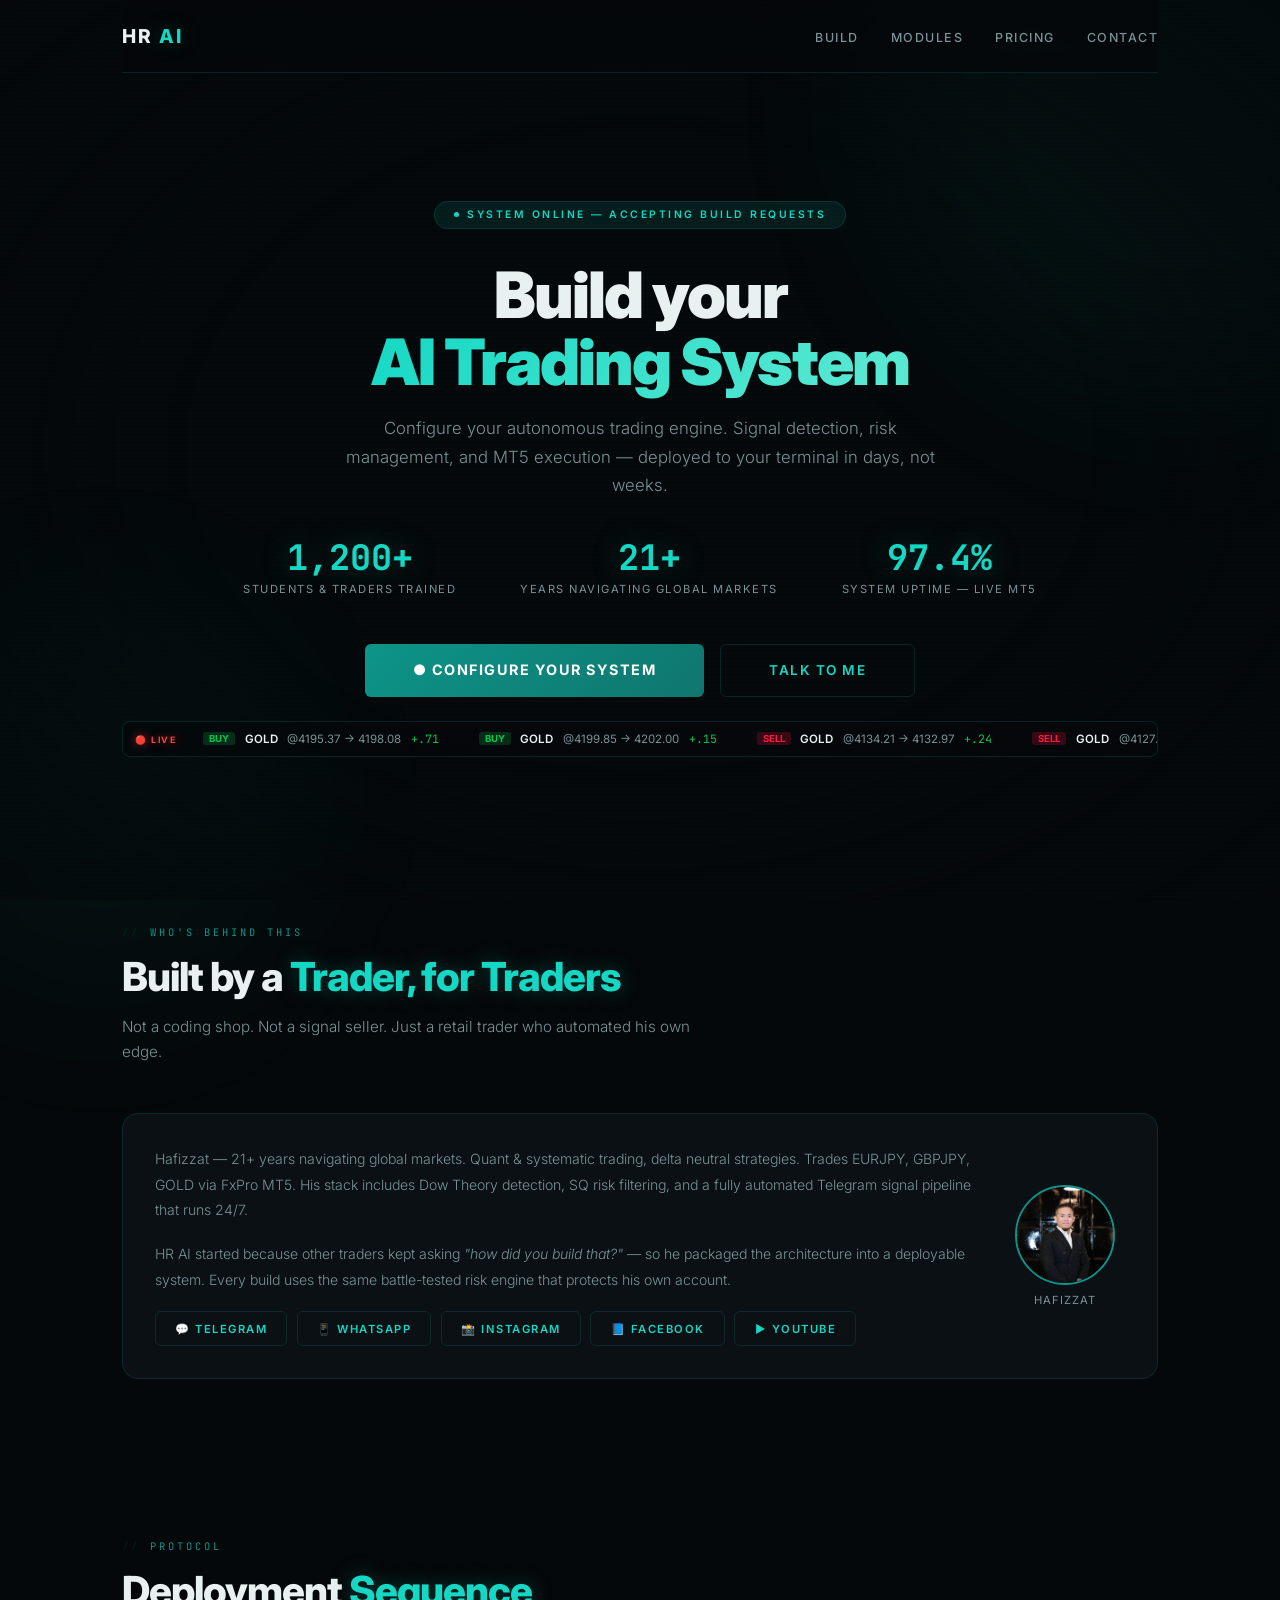
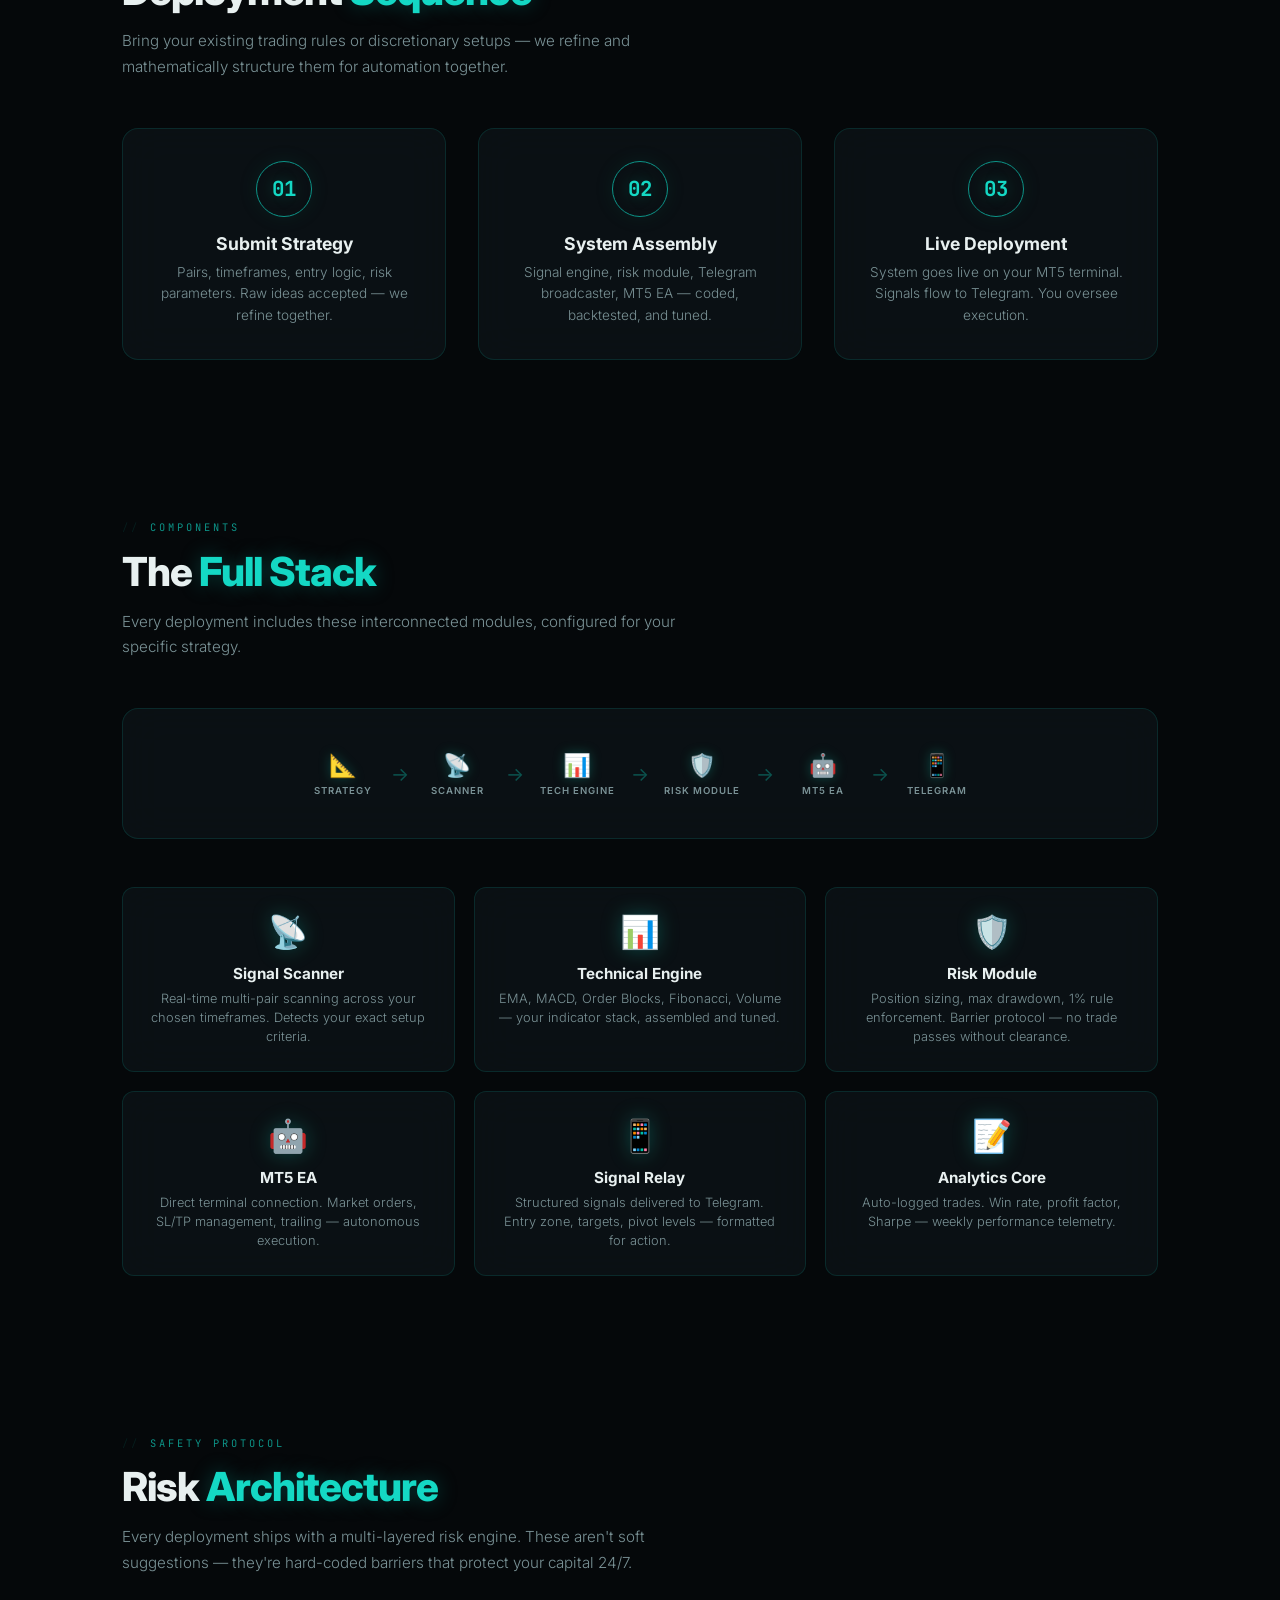
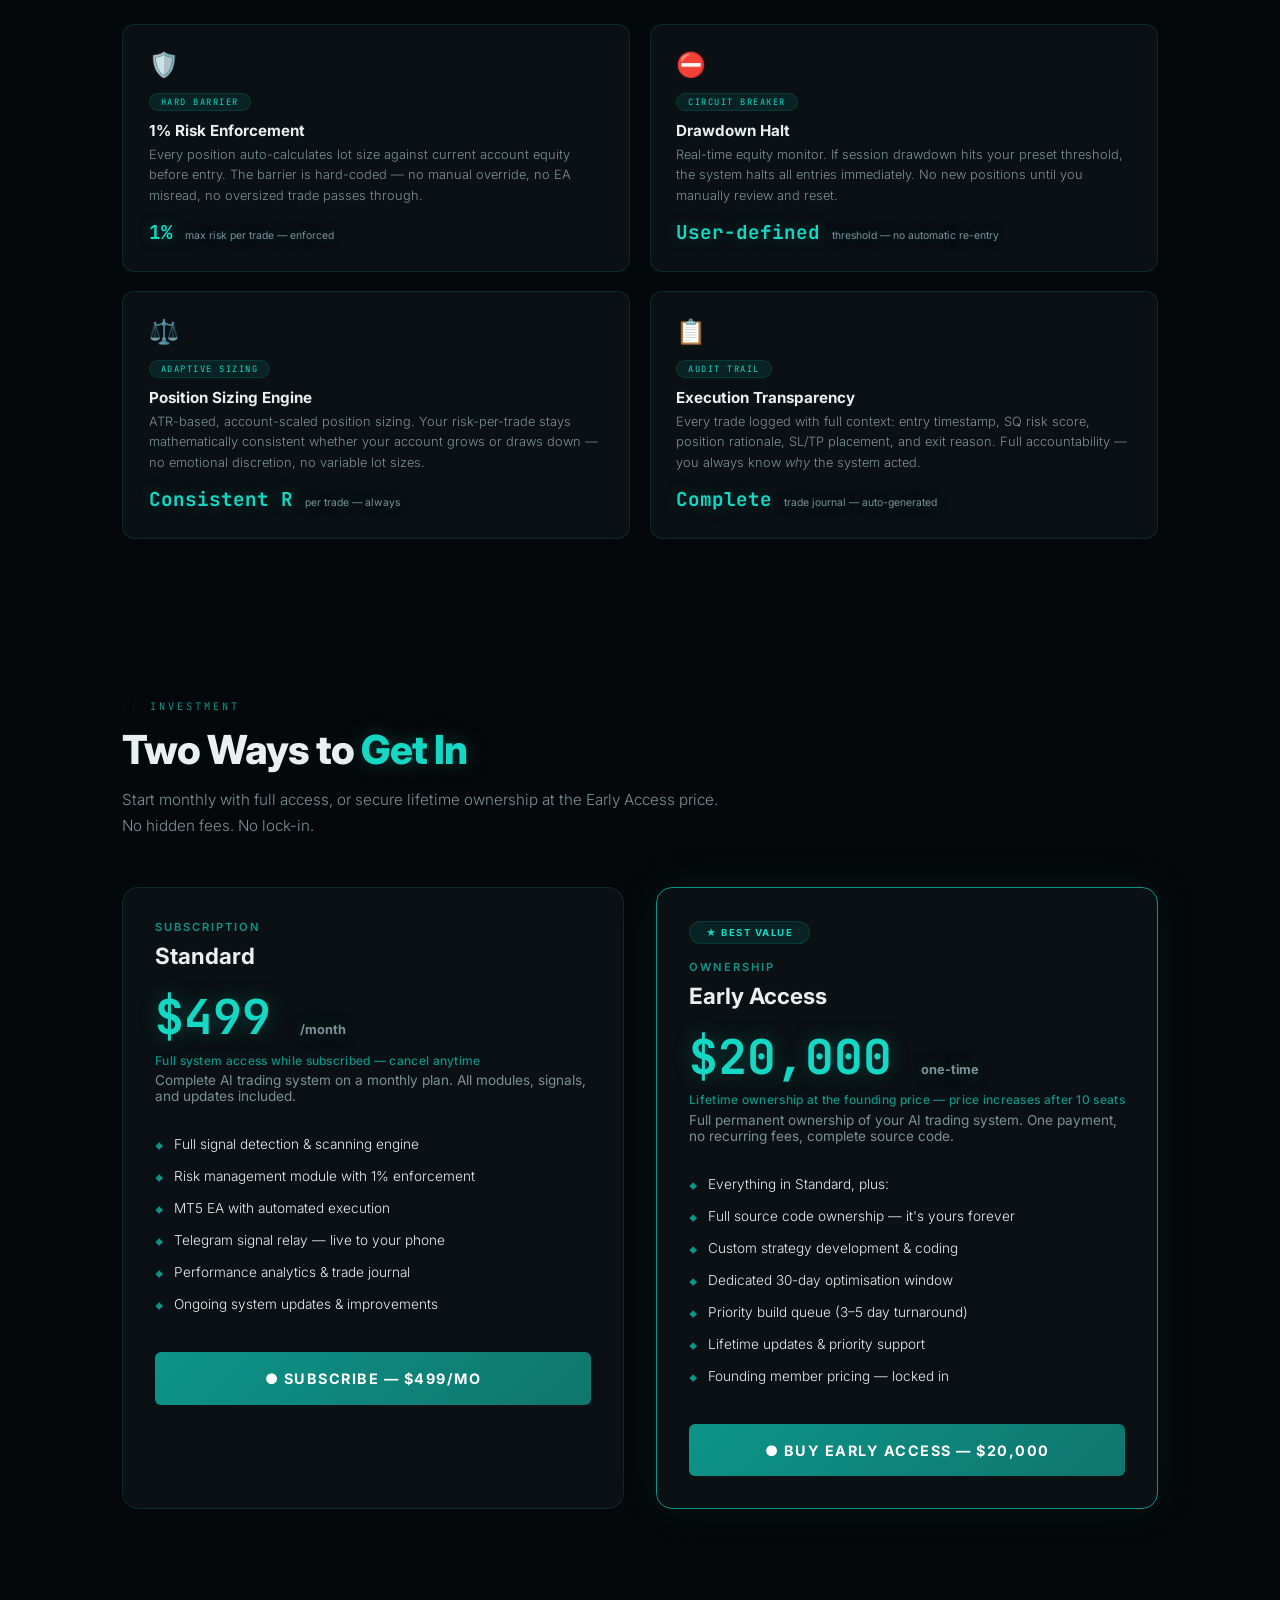
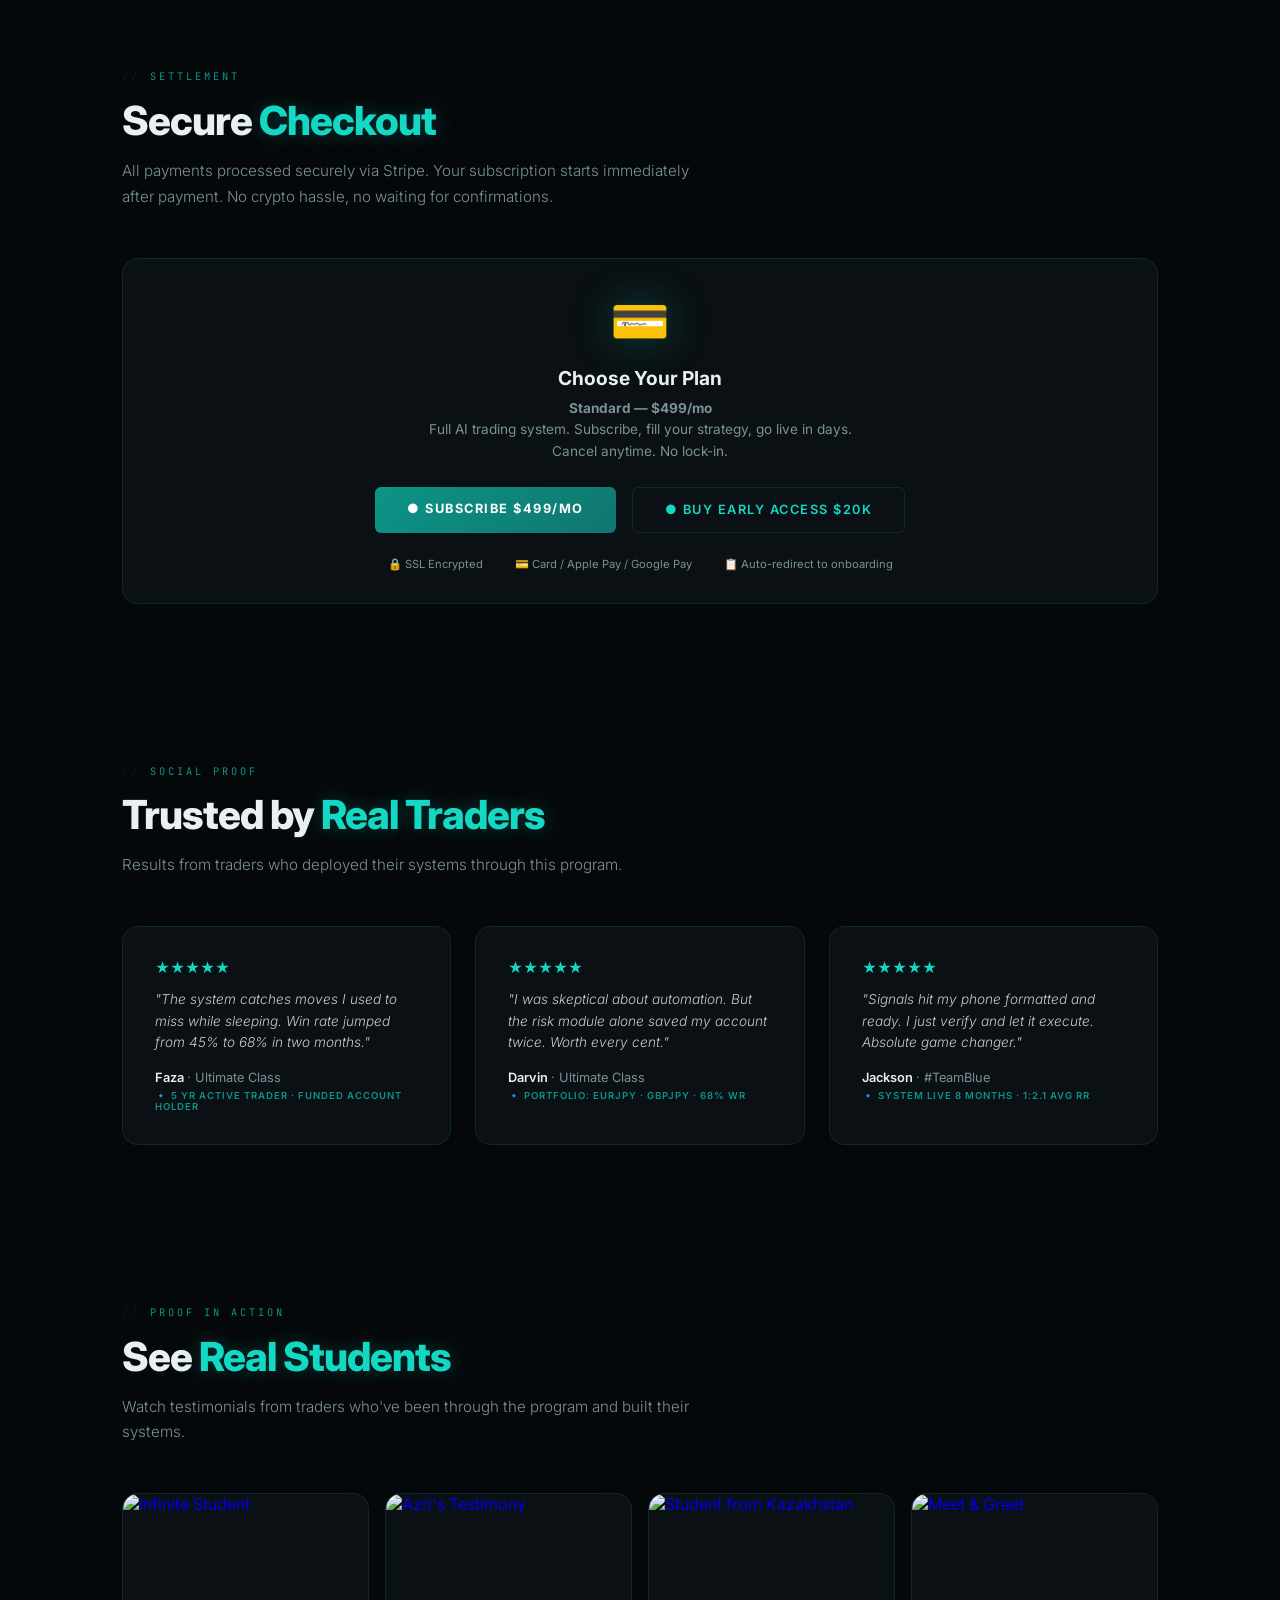
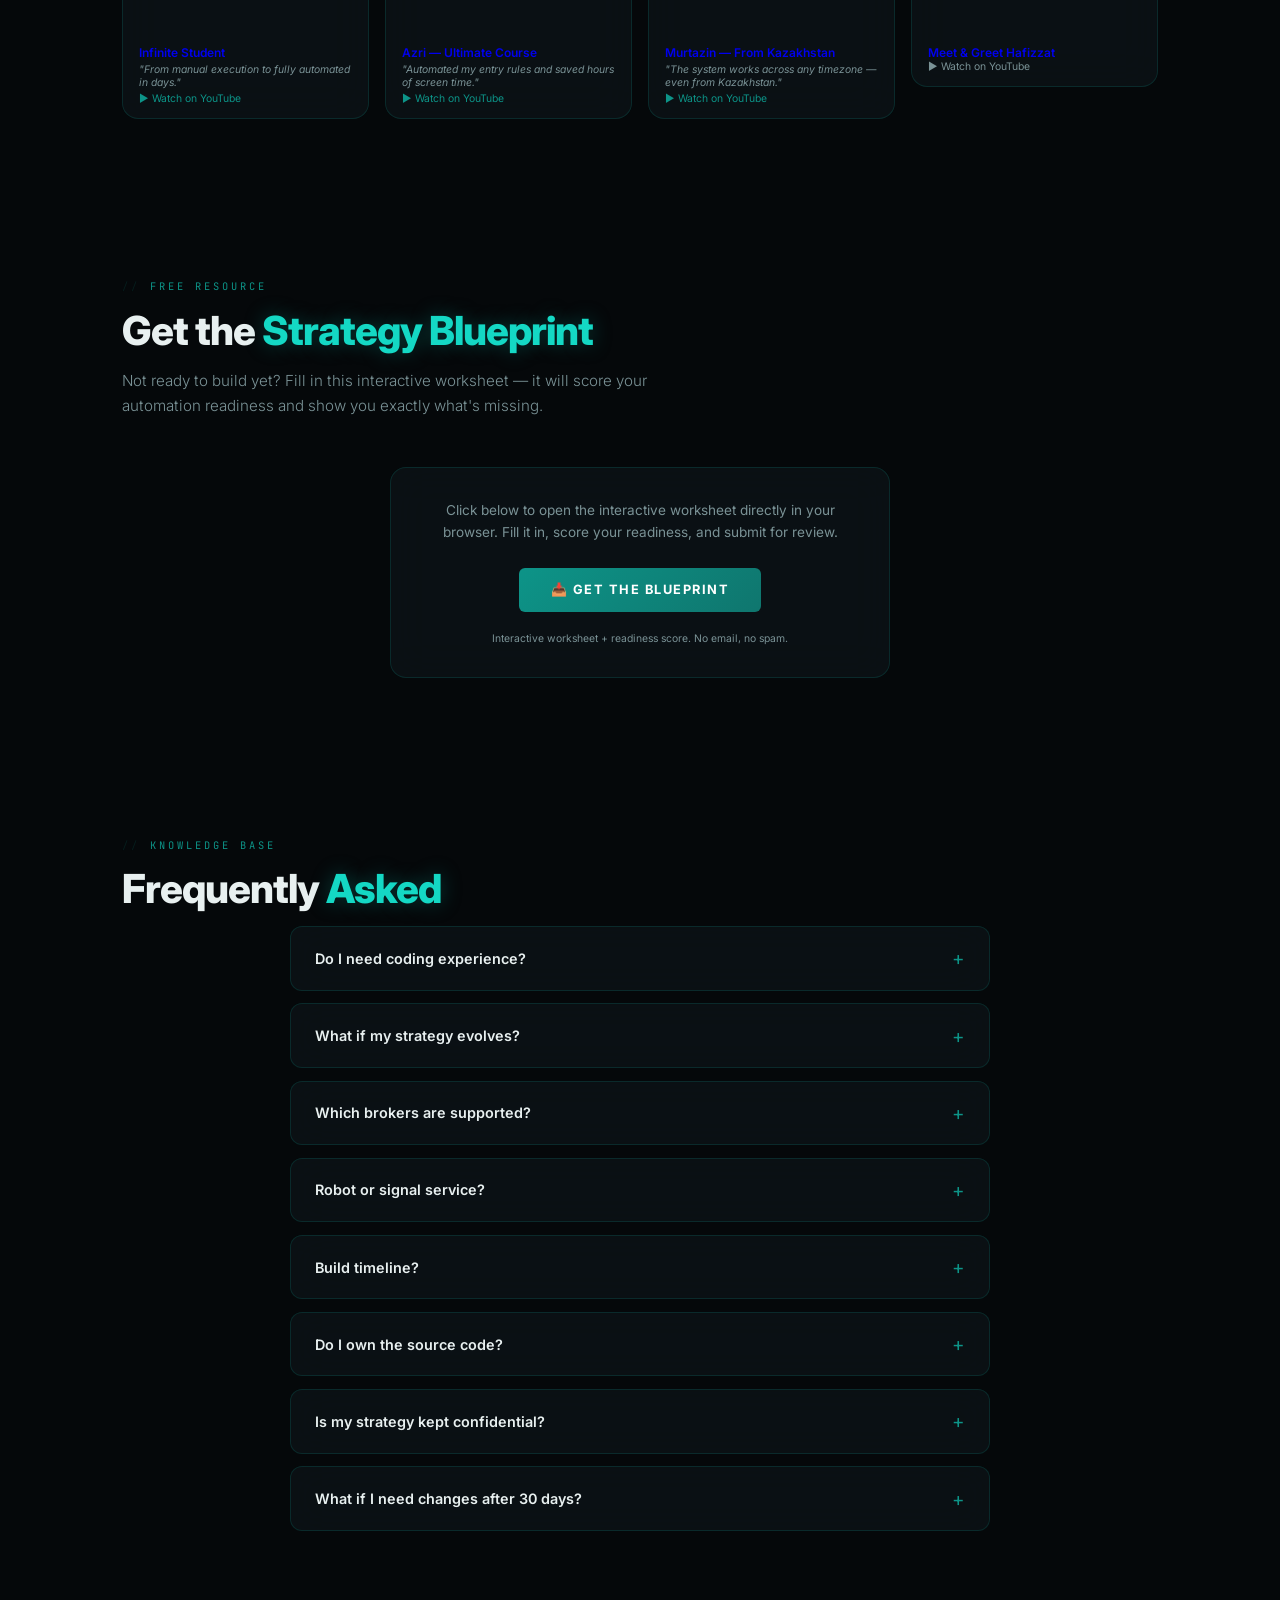
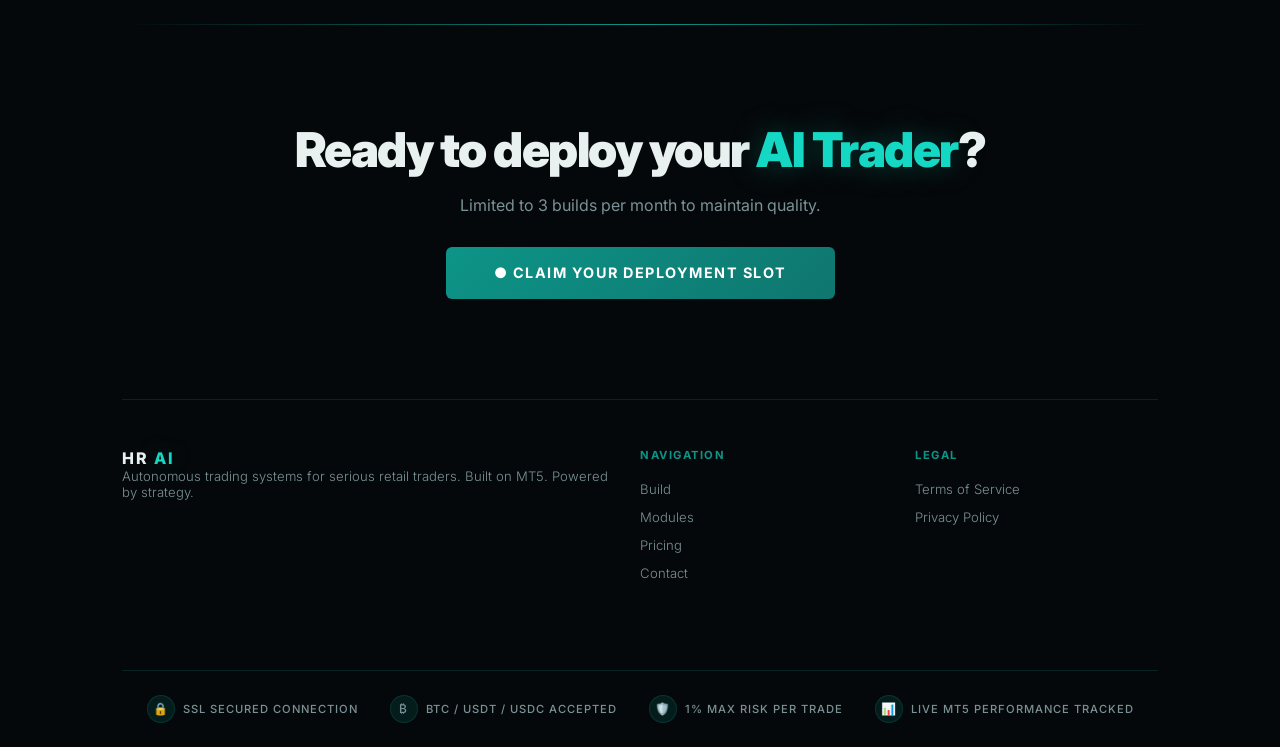
==== index.html @ 98c216df "Fix dollar signs in payment section" ====
<!DOCTYPE html>
<html lang="en">
<head>
  <meta charset="UTF-8">
  <meta name="viewport" content="width=device-width, initial-scale=1.0">
  <title>HR AI — Build Your AI Trading System</title>
  <meta name="description" content="Custom AI trading systems for MT5. Signal detection, risk management, and automated execution — deployed to your terminal in days. Built by a trader with 21+ years in global markets.">
  <meta property="og:title" content="HR AI — Build Your AI Trading System">
  <meta property="og:description" content="Custom AI trading systems for MT5. Signal detection, risk management, and automated execution. Built by a trader, for traders.">
  <meta property="og:image" content="https://hafizzatrusli.github.io/hr-ai/hafizzat.jpg">
  <meta property="og:url" content="https://hafizzatrusli.github.io/hr-ai/">
  <meta property="og:type" content="website">
  <meta name="twitter:card" content="summary_large_image">
  <link rel="preconnect" href="https://fonts.googleapis.com">
  <link href="https://fonts.googleapis.com/css2?family=Inter:wght@300;400;500;600;700;800;900&family=JetBrains+Mono:wght@400;500;700&display=swap" rel="stylesheet">
    <link rel="stylesheet" href="sp-style.css">
  <link rel="stylesheet" href="trust-signals.css">

<link rel="icon" href="data:image/svg+xml,<svg xmlns='http://www.w3.org/2000/svg' viewBox='0 0 32 32'><text y='28' font-size='28'>📈</text></svg>">
  <style>
    * { margin: 0; padding: 0; box-sizing: border-box; }

    :root {
      --cyan: #0d9488;
      --cyan-bright: #14d8c4;
      --cyan-glow: rgba(13, 148, 136, 0.4);
      --cyan-dim: rgba(13, 148, 136, 0.15);
      --bg: #05080a;
      --bg-card: rgba(13, 20, 25, 0.7);
      --text: #e8f0f0;
      --text-dim: #7a9296;
      --border: rgba(13, 148, 136, 0.2);
      /* Apple-inspired custom easing */
      --ease-out: cubic-bezier(0.23, 1, 0.32, 1);
      --ease-in-out: cubic-bezier(0.77, 0, 0.175, 1);
      --duration-instant: 100ms;
      --duration-fast: 160ms;
      --duration-normal: 250ms;
    }

    html { scroll-behavior: smooth; }

    body {
      font-family: 'Inter', sans-serif;
      background: var(--bg);
      color: var(--text);
      overflow-x: hidden;
      min-height: 100vh;
    }

    /* ── Three.js canvas ── */
    #particle-canvas {
      position: fixed;
      top: 0; left: 0;
      width: 100vw; height: 100vh;
      z-index: 0;
      pointer-events: none;
    }

    /* ── Scan-line overlay ── */
    body::after {
      content: '';
      position: fixed;
      top: 0; left: 0;
      width: 100vw; height: 100vh;
      background: repeating-linear-gradient(
        0deg,
        transparent,
        transparent 2px,
        rgba(13, 148, 136, 0.015) 2px,
        rgba(13, 148, 136, 0.015) 4px
      );
      pointer-events: none;
      z-index: 1;
    }

    /* ── Corner vignette ── */
    body::before {
      content: '';
      position: fixed;
      top: 0; left: 0;
      width: 100vw; height: 100vh;
      background: radial-gradient(ellipse at center, transparent 50%, rgba(5,8,10,0.8) 100%);
      pointer-events: none;
      z-index: 1;
    }

    /* ── Scrollbar ── */
    ::-webkit-scrollbar { width: 4px; }
    ::-webkit-scrollbar-track { background: transparent; }
    ::-webkit-scrollbar-thumb { background: var(--cyan); border-radius: 10px; }

    /* ── Content wrapper ── */
    .content {
      position: relative;
      z-index: 2;
      max-width: 1100px;
      margin: 0 auto;
      padding: 0 2rem;
    }

    /* ── Nav ── */
    nav {
      display: flex;
      align-items: center;
      justify-content: space-between;
      padding: 1.5rem 0;
      border-bottom: 1px solid var(--border);
      backdrop-filter: blur(10px);
      position: sticky;
      top: 0;
      z-index: 10;
      background: rgba(5,8,10,0.6);
    }
    .nav-logo {
      font-weight: 800;
      font-size: 1.2rem;
      color: var(--text);
      text-decoration: none;
      letter-spacing: 2px;
      text-transform: uppercase;
    }
    .nav-logo span {
      color: var(--cyan-bright);
      text-shadow: 0 0 20px var(--cyan-glow);
    }
    .nav-links {
      display: flex;
      align-items: center;
      gap: 2rem;
      list-style: none;
    }
    .nav-links a {
      text-decoration: none;
      color: var(--text-dim);
      font-size: 0.78rem;
      font-weight: 500;
      text-transform: uppercase;
      letter-spacing: 1.5px;
      transition: color var(--duration-fast) var(--ease-out), text-shadow var(--duration-normal) ease;
      position: relative;
    }
    .nav-links a::after {
      content: '';
      position: absolute;
      bottom: -4px; left: 0;
      width: 0; height: 1px;
      background: var(--cyan);
      transition: width 0.3s;
    }
    .nav-links a:hover {
      color: var(--cyan-bright);
      text-shadow: 0 0 10px var(--cyan-glow);
    }
    .nav-links a:hover::after { width: 100%; }

    /* ── Hero ── */
    .hero {
      padding: 8rem 0 4rem;
      text-align: center;
      position: relative;
    }
    .hero-badge {
      display: inline-flex;
      align-items: center;
      gap: 0.5rem;
      background: var(--cyan-dim);
      border: 1px solid var(--border);
      padding: 0.4rem 1.2rem;
      border-radius: 100px;
      font-size: 0.65rem;
      font-weight: 600;
      text-transform: uppercase;
      letter-spacing: 2.5px;
      color: var(--cyan-bright);
      margin-bottom: 2rem;
      animation: pulse-badge 3s ease-in-out infinite;
    }
    .hero-badge .dot {
      width: 5px; height: 5px;
      background: var(--cyan-bright);
      border-radius: 50%;
      animation: blink 1.5s infinite;
    }
    @keyframes blink {
      0%, 100% { opacity: 1; }
      50% { opacity: 0.2; }
    }
    @keyframes pulse-badge {
      0%, 100% { box-shadow: 0 0 5px var(--cyan-glow); }
      50% { box-shadow: 0 0 20px var(--cyan-glow); }
    }

    .hero h1 {
      font-size: 4rem;
      font-weight: 900;
      line-height: 1.05;
      letter-spacing: -2px;
      margin-bottom: 1.2rem;
    }
    .hero h1 .gradient {
      background: linear-gradient(135deg, var(--cyan-bright), #5eead4, var(--cyan-bright));
      background-size: 200% 200%;
      -webkit-background-clip: text;
      -webkit-text-fill-color: transparent;
      animation: shimmer 4s ease-in-out infinite;
    }
    @keyframes shimmer {
      0%, 100% { background-position: 0% 50%; }
      50% { background-position: 100% 50%; }
    }
    .hero .sub {
      font-size: 1.05rem;
      color: var(--text-dim);
      max-width: 600px;
      margin: 0 auto 2.5rem;
      line-height: 1.7;
      font-weight: 300;
    }

    .hero-stats {
      display: flex;
      justify-content: center;
      gap: 4rem;
      margin-bottom: 3rem;
      flex-wrap: wrap;
    }
    .hero-stats div { text-align: center; }
    .hero-stats .num {
      font-family: 'JetBrains Mono', monospace;
      font-size: 2.2rem;
      font-weight: 700;
      color: var(--cyan-bright);
      text-shadow: 0 0 30px var(--cyan-glow);
      line-height: 1;
    }
    .hero-stats .label {
      font-size: 0.7rem;
      text-transform: uppercase;
      letter-spacing: 1.5px;
      color: var(--text-dim);
      margin-top: 0.4rem;
    }

    .btn-primary {
      display: inline-block;
      padding: 1.1rem 3rem;
      background: linear-gradient(135deg, var(--cyan), #0f766e);
      color: #fff;
      border: none;
      border-radius: 6px;
      font-size: 0.9rem;
      font-weight: 700;
      cursor: pointer;
      text-decoration: none;
      text-transform: uppercase;
      letter-spacing: 1.5px;
      transition: transform var(--duration-fast) var(--ease-out), box-shadow var(--duration-normal) ease;
      position: relative;
      overflow: hidden;
    }
    .btn-primary::before {
      content: '';
      position: absolute;
      top: -2px; left: -2px;
      right: -2px; bottom: -2px;
      background: linear-gradient(135deg, var(--cyan-bright), transparent, var(--cyan-bright));
      border-radius: 8px;
      z-index: -1;
      opacity: 0;
      transition: opacity 0.3s;
    }
    .btn-primary:hover {
      transform: translateY(-2px);
      box-shadow: 0 0 40px var(--cyan-glow);
    }
    .btn-primary:hover::before { opacity: 1; }
    .btn-primary:active { transform: scale(0.97); transition-duration: var(--duration-instant); }
    .btn-outline:active { transform: scale(0.97); }

    .btn-outline {
      display: inline-block;
      padding: 1.1rem 3rem;
      background: transparent;
      color: var(--cyan-bright);
      border: 1px solid var(--border);
      border-radius: 6px;
      font-size: 0.85rem;
      font-weight: 600;
      cursor: pointer;
      text-decoration: none;
      text-transform: uppercase;
      letter-spacing: 1.5px;
      transition: border-color 0.3s, box-shadow 0.3s, background 0.3s;
    }
    .btn-outline:hover {
      border-color: var(--cyan);
      box-shadow: 0 0 30px var(--cyan-glow);
      background: var(--cyan-dim);
    }

    .hero-actions {
      display: flex;
      gap: 1rem;
      justify-content: center;
      flex-wrap: wrap;
    }

    /* ── Section titles ── */
    section { padding: 5rem 0; }
    .section-label {
      font-family: 'JetBrains Mono', monospace;
      font-size: 0.65rem;
      text-transform: uppercase;
      letter-spacing: 3px;
      color: var(--cyan);
      margin-bottom: 0.8rem;
      display: flex;
      align-items: center;
      gap: 0.6rem;
    }
    .section-label::before {
      content: '//';
      color: var(--cyan-dim);
    }
    .section-title {
      font-size: 2.5rem;
      font-weight: 800;
      letter-spacing: -1px;
      margin-bottom: 0.8rem;
    }
    .section-title .highlight {
      color: var(--cyan-bright);
      text-shadow: 0 0 20px var(--cyan-glow);
    }
    .section-desc {
      color: var(--text-dim);
      font-size: 0.95rem;
      max-width: 600px;
      line-height: 1.7;
      font-weight: 300;
      margin-bottom: 3rem;
    }

    /* ── Pipeline diagram ── */
    .pipeline {
      display: flex;
      align-items: center;
      justify-content: center;
      gap: 0;
      flex-wrap: wrap;
      margin: 0 auto 3rem;
      padding: 2rem 1.5rem;
      background: var(--bg-card);
      backdrop-filter: blur(20px);
      border: 1px solid var(--border);
      border-radius: 16px;
    }
    .pipeline-step {
      display: flex;
      flex-direction: column;
      align-items: center;
      gap: 0.4rem;
      padding: 0.6rem 0.8rem;
      min-width: 90px;
      text-align: center;
    }
    .pipeline-step .pip-icon {
      font-size: 1.4rem;
      filter: drop-shadow(0 0 6px var(--cyan-glow));
    }
    .pipeline-step .pip-label {
      font-size: 0.6rem;
      text-transform: uppercase;
      letter-spacing: 1px;
      color: var(--text-dim);
      font-weight: 600;
    }
    .pipeline-arrow {
      color: var(--cyan);
      font-size: 1.2rem;
      opacity: 0.5;
      flex-shrink: 0;
      padding: 0 0.2rem;
    }
    @media (max-width: 768px) {
      .pipeline { gap: 0.3rem; padding: 1.2rem 0.8rem; }
      .pipeline-step { min-width: 60px; padding: 0.3rem 0.4rem; }
      .pipeline-step .pip-icon { font-size: 1rem; }
      .pipeline-step .pip-label { font-size: 0.5rem; }
      .pipeline-arrow { font-size: 0.8rem; }
    }

    /* ── Risk architecture ── */
    .risk-grid {
      display: grid;
      grid-template-columns: 1fr 1fr;
      gap: 1.2rem;
    }
    @media (max-width: 768px) {
      .risk-grid { grid-template-columns: 1fr; }
    }
    .risk-card {
      background: var(--bg-card);
      backdrop-filter: blur(20px);
      border: 1px solid var(--border);
      border-radius: 12px;
      padding: 1.6rem;
      transition: border-color var(--duration-fast) var(--ease-out), transform var(--duration-fast) var(--ease-out), box-shadow var(--duration-normal) ease;
      position: relative;
      overflow: hidden;
    }
    .risk-card:hover {
      border-color: var(--cyan);
      transform: translateY(-3px);
      box-shadow: 0 10px 40px rgba(13,148,136,0.1);
    }
    .risk-card .risk-icon {
      font-size: 1.5rem;
      margin-bottom: 0.6rem;
    }
    .risk-card h3 {
      font-size: 0.95rem;
      font-weight: 700;
      margin-bottom: 0.3rem;
    }
    .risk-card .risk-tag {
      display: inline-block;
      font-family: 'JetBrains Mono', monospace;
      font-size: 0.55rem;
      text-transform: uppercase;
      letter-spacing: 1.5px;
      color: var(--cyan-bright);
      border: 1px solid var(--border);
      background: var(--cyan-dim);
      padding: 0.15rem 0.7rem;
      border-radius: 100px;
      margin-bottom: 0.6rem;
    }
    .risk-card p {
      color: var(--text-dim);
      font-size: 0.8rem;
      line-height: 1.6;
      font-weight: 300;
    }
    .risk-card .risk-stat {
      font-family: 'JetBrains Mono', monospace;
      font-size: 1.2rem;
      font-weight: 700;
      color: var(--cyan-bright);
      text-shadow: 0 0 15px var(--cyan-glow);
      margin-top: 0.8rem;
    }
    .risk-card .risk-stat small {
      font-size: 0.65rem;
      color: var(--text-dim);
      font-family: 'Inter', sans-serif;
      font-weight: 400;
    }

    /* ── Holographic cards ── */
    .card {
      background: var(--bg-card);
      backdrop-filter: blur(20px);
      border: 1px solid var(--border);
      border-radius: 16px;
      padding: 2rem;
      transition: transform var(--duration-fast) var(--ease-out), box-shadow var(--duration-normal) ease, border-color var(--duration-normal) ease;
      position: relative;
      overflow: hidden;
    }
    .card::before {
      content: '';
      position: absolute;
      top: -50%; left: -50%;
      width: 200%; height: 200%;
      background: conic-gradient(from 0deg at 50% 50%, transparent, var(--cyan-dim), transparent 30%, transparent 60%, var(--cyan-dim) 80%, transparent);
      animation: spin-slow 8s linear infinite;
      opacity: 0;
      transition: opacity 0.5s;
      z-index: 0;
    }
    .card:hover::before { opacity: 1; }
    .card:hover {
      transform: translateY(-4px) scale(1.01);
      box-shadow: 0 20px 60px rgba(13,148,136,0.15);
      border-color: rgba(13,148,136,0.4);
    }
    .card > * { position: relative; z-index: 1; }

    @keyframes spin-slow {
      to { transform: rotate(360deg); }
    }

    /* ── Pricing grid ── */
    .pricing-grid {
      display: grid;
      grid-template-columns: 1fr 1fr;
      gap: 2rem;
    }
    @media (max-width: 768px) {
      .pricing-grid { grid-template-columns: 1fr; }
    }
    .card.featured {
      border-color: var(--cyan);
      box-shadow: 0 0 40px rgba(13,148,136,0.1);
    }
    .card-label {
      font-size: 0.7rem;
      text-transform: uppercase;
      letter-spacing: 2px;
      color: var(--cyan);
      font-weight: 600;
    }
    .card h3 {
      font-size: 1.4rem;
      font-weight: 700;
      margin: 0.5rem 0;
    }
    .price {
      font-family: 'JetBrains Mono', monospace;
      font-size: 3rem;
      font-weight: 700;
      color: var(--cyan-bright);
      text-shadow: 0 0 20px var(--cyan-glow);
      margin: 1rem 0 0.3rem;
    }
    .price small {
      font-size: 0.8rem;
      color: var(--text-dim);
      font-family: 'Inter', sans-serif;
    }
    .card-desc {
      color: var(--text-dim);
      font-size: 0.85rem;
      margin-bottom: 1.5rem;
    }
    .card ul {
      list-style: none;
      margin-bottom: 2rem;
    }
    .card ul li {
      font-size: 0.85rem;
      color: var(--text);
      padding: 0.5rem 0;
      display: flex;
      align-items: flex-start;
      gap: 0.7rem;
      font-weight: 300;
    }
    .card ul li::before {
      content: '◆';
      color: var(--cyan);
      font-size: 0.5rem;
      margin-top: 0.3rem;
      flex-shrink: 0;
    }
    .card-badge {
      display: inline-block;
      background: var(--cyan-dim);
      border: 1px solid var(--border);
      font-size: 0.6rem;
      font-weight: 700;
      text-transform: uppercase;
      letter-spacing: 1.5px;
      padding: 0.3rem 1rem;
      border-radius: 100px;
      color: var(--cyan-bright);
      margin-bottom: 1rem;
    }

    /* ── Module grid ── */
    .module-grid {
      display: grid;
      grid-template-columns: repeat(3, 1fr);
      gap: 1.2rem;
    }
    @media (max-width: 768px) {
      .module-grid { grid-template-columns: 1fr; }
    }
    .module {
      background: var(--bg-card);
      backdrop-filter: blur(20px);
      border: 1px solid var(--border);
      border-radius: 12px;
      padding: 1.5rem;
      text-align: center;
      transition: border-color var(--duration-fast) var(--ease-out), transform var(--duration-fast) var(--ease-out), box-shadow var(--duration-normal) ease;
      cursor: default;
    }
    .module:hover {
      border-color: var(--cyan);
      transform: translateY(-3px);
      box-shadow: 0 10px 40px rgba(13,148,136,0.1);
    }
    .module-icon {
      font-size: 2rem;
      margin-bottom: 0.8rem;
      filter: drop-shadow(0 0 10px var(--cyan-glow));
    }
    .module h3 {
      font-size: 0.95rem;
      font-weight: 700;
      margin-bottom: 0.4rem;
    }
    .module p {
      color: var(--text-dim);
      font-size: 0.8rem;
      line-height: 1.5;
      font-weight: 300;
    }

    /* ── How it works steps ── */
    .steps {
      display: grid;
      grid-template-columns: repeat(3, 1fr);
      gap: 2rem;
    }
    @media (max-width: 768px) {
      .steps { grid-template-columns: 1fr; }
    }
    .step {
      text-align: center;
      padding: 2rem;
      background: var(--bg-card);
      backdrop-filter: blur(20px);
      border: 1px solid var(--border);
      border-radius: 16px;
      transition: transform 0.3s;
    }
    .step:hover { transform: translateY(-4px); }
    .step-num {
      width: 56px; height: 56px;
      margin: 0 auto 1rem;
      border: 1px solid var(--cyan);
      border-radius: 50%;
      display: flex;
      align-items: center;
      justify-content: center;
      font-family: 'JetBrains Mono', monospace;
      font-size: 1.3rem;
      font-weight: 700;
      color: var(--cyan-bright);
      text-shadow: 0 0 15px var(--cyan-glow);
      box-shadow: 0 0 20px rgba(13,148,136,0.1);
    }
    .step h3 { font-size: 1.1rem; font-weight: 700; margin-bottom: 0.5rem; }
    .step p {
      color: var(--text-dim);
      font-size: 0.85rem;
      line-height: 1.6;
      font-weight: 300;
    }

    /* ── Testimonials ── */
    .testimonial-grid {
      display: grid;
      grid-template-columns: repeat(3, 1fr);
      gap: 1.5rem;
    }
    @media (max-width: 768px) {
      .testimonial-grid { grid-template-columns: 1fr; }
    }
    .testimonial .stars { color: var(--cyan-bright); font-size: 0.9rem; margin-bottom: 0.8rem; }
    .testimonial blockquote {
      color: #ccc;
      font-size: 0.85rem;
      line-height: 1.6;
      font-style: italic;
      margin-bottom: 1rem;
      font-weight: 300;
    }
    .testimonial .author {
      font-size: 0.8rem;
      font-weight: 600;
    }
    .testimonial .author span { color: var(--text-dim); font-weight: 400; }

    /* ── Payment reveal button ── */
    .pay-btn {
      display: inline-flex;
      align-items: center;
      gap: 0.5rem;
      padding: 0.6rem 1.2rem;
      background: var(--cyan-dim);
      border: 1px solid var(--border);
      border-radius: 8px;
      color: var(--cyan-bright);
      font-family: 'JetBrains Mono', monospace;
      font-size: 0.7rem;
      font-weight: 600;
      cursor: pointer;
      text-transform: uppercase;
      letter-spacing: 1px;
      transition: all 0.3s;
      width: 100%;
      justify-content: center;
    }
    .pay-btn:hover {
      background: rgba(13,148,136,0.25);
      border-color: var(--cyan);
      box-shadow: 0 0 20px var(--cyan-glow);
    }
    .pay-address {
      display: none;
      align-items: center;
      gap: 0.5rem;
      background: rgba(13,148,136,0.1);
      border: 1px solid var(--border);
      padding: 0.5rem 0.7rem;
      border-radius: 8px;
      margin-top: 0.5rem;
    }
    .pay-address.show { display: flex; }
    .pay-address .pay-addr-text {
      flex: 1;
      min-width: 0;
      font-family: 'JetBrains Mono', monospace;
      font-size: 0.55rem;
      color: var(--cyan-bright);
      word-break: break-all;
      line-height: 1.4;
    }
    .pay-address .copy-btn {
      flex-shrink: 0;
      background: var(--cyan-dim);
      border: 1px solid var(--border);
      border-radius: 4px;
      color: var(--cyan-bright);
      font-size: 0.6rem;
      padding: 0.25rem 0.6rem;
      cursor: pointer;
      transition: all 0.2s;
      font-family: 'Inter', sans-serif;
      white-space: nowrap;
    }
    .pay-address .copy-btn:hover {
      background: var(--cyan);
      color: #fff;
    }

    /* ── CTA Strip ── */
    .cta-section {
      text-align: center;
      padding: 6rem 0;
      position: relative;
    }
    .cta-section::before {
      content: '';
      position: absolute;
      top: 0; left: 0; right: 0;
      height: 1px;
      background: linear-gradient(90deg, transparent, var(--cyan), transparent);
    }
    .cta-section h2 {
      font-size: 3rem;
      font-weight: 900;
      letter-spacing: -1.5px;
      margin-bottom: 1rem;
    }
    .cta-section h2 span {
      color: var(--cyan-bright);
      text-shadow: 0 0 30px var(--cyan-glow);
    }
    .cta-section p {
      color: var(--text-dim);
      margin-bottom: 2rem;
      font-size: 1rem;
    }

    /* ── FAQ ── */
    .faq-list { max-width: 700px; margin: 0 auto; }
    details {
      background: var(--bg-card);
      backdrop-filter: blur(20px);
      border: 1px solid var(--border);
      border-radius: 12px;
      padding: 1.2rem 1.5rem;
      margin-bottom: 0.8rem;
      cursor: pointer;
      transition: border-color 0.3s;
    }
    details:hover { border-color: var(--cyan); }
    details summary {
      font-weight: 600;
      font-size: 0.9rem;
      list-style: none;
      display: flex;
      justify-content: space-between;
      align-items: center;
    }
    details summary::after {
      content: '+';
      color: var(--cyan);
      font-size: 1.2rem;
      font-weight: 400;
      transition: transform 0.3s;
    }
    details[open] summary::after { content: '−'; }
    details p {
      color: var(--text-dim);
      font-size: 0.85rem;
      margin-top: 1rem;
      line-height: 1.6;
      font-weight: 300;
    }

    /* ── Footer ── */
    footer {
      padding: 3rem 0 4rem;
      border-top: 1px solid var(--border);
      display: grid;
      grid-template-columns: 2fr 1fr 1fr;
      gap: 2rem;
    }
    @media (max-width: 768px) {
      footer { grid-template-columns: 1fr 1fr; }
    }
    footer h4 {
      font-size: 0.7rem;
      text-transform: uppercase;
      letter-spacing: 1.5px;
      color: var(--cyan);
      margin-bottom: 1rem;
    }
    footer ul { list-style: none; }
    footer ul li { margin-bottom: 0.5rem; }
    footer ul li a {
      color: var(--text-dim);
      text-decoration: none;
      font-size: 0.82rem;
      font-weight: 300;
      transition: color 0.3s;
    }
    footer ul li a:hover { color: var(--cyan-bright); }
    .footer-brand p {
      color: var(--text-dim);
      font-size: 0.82rem;
      font-weight: 300;
    }

    /* ── Floating orbs (CSS parallax) ── */
    .orb {
      position: fixed;
      border-radius: 50%;
      filter: blur(80px);
      pointer-events: none;
      z-index: 0;
    }
    .orb-1 {
      width: 600px; height: 600px;
      background: rgba(13,148,136,0.06);
      top: -200px; right: -200px;
      animation: float-orb 12s ease-in-out infinite;
    }
    .orb-2 {
      width: 400px; height: 400px;
      background: rgba(20,216,196,0.04);
      bottom: -100px; left: -100px;
      animation: float-orb 15s ease-in-out infinite reverse;
    }
    @keyframes float-orb {
      0%, 100% { transform: translate(0, 0); }
      33% { transform: translate(30px, -30px); }
      66% { transform: translate(-20px, 20px); }
    }
  
    /* ── Reduced motion — Apple principle #14 ── */
    @media (prefers-reduced-motion: reduce) {
      *, *::before, *::after {
        animation-duration: 0.01ms !important;
        animation-iteration-count: 1 !important;
        transition-duration: 0.01ms !important;
      }
      .orb, #particle-canvas { display: none; }
      .card::before { display: none; }
      .hero-badge { animation: none; }
    }
  
    /* ── Scroll reveal sections ── */
    .reveal {
      opacity: 0;
      transform: translateY(20px);
      transition: opacity 0.6s var(--ease-out), transform 0.6s var(--ease-out);
    }
    .reveal.visible {
      opacity: 1;
      transform: translateY(0);
    }
  </style>
</head>
<body>

  <!-- Background elements -->
  <canvas id="particle-canvas"></canvas>
  <div class="orb orb-1"></div>
  <div class="orb orb-2"></div>
  <!-- Social Proof Notifications -->
  <div id="social-proof"></div>


  <!-- ── Nav ── -->
  <div class="content">
    <nav>
      <a href="/hr-ai/" class="nav-logo">HR <span>AI</span></a>
      <ul class="nav-links">
        <li><a href="#protocol">Build</a></li>
        <li><a href="#components">Modules</a></li>
        <li><a href="#pricing">Pricing</a></li>
        <li><a href="https://t.me/MsRinaC">Contact</a></li>
      </ul>
    </nav>

    <!-- ── Hero ── -->
    <section class="hero">
      <div class="hero-badge">
        <span class="dot"></span>
        System Online — Accepting Build Requests
      </div>
      <h1>Build your<br><span class="gradient">AI Trading System</span></h1>
      <p class="sub">Configure your autonomous trading engine. Signal detection, risk management, and MT5 execution — deployed to your terminal in days, not weeks.</p>
      <div class="hero-stats">
        <div>
          <div class="num">1,200+</div>
          <div class="label">Students &amp; Traders Trained</div>
        </div>
        <div>
          <div class="num">21+</div>
          <div class="label">Years Navigating Global Markets</div>
        </div>
        <div>
          <div class="num">97.4%</div>
          <div class="label">System Uptime — Live MT5</div>
        </div>
      </div>
      <div class="hero-actions">
        <a href="https://wa.me/60133355669?text=Hi%20Hafizzat%2C%20I%20want%20a%20custom%20AI%20trading%20system.%20Can%20you%20help%3F" class="btn-primary">● Configure Your System</a>
        <a href="https://wa.me/60133355669?text=Hi%20Hafizzat%2C%20I%20saw%20your%20HR%20AI%20page.%20Just%20want%20to%20ask%20a%20few%20questions." class="btn-outline">Talk to Me</a>
      </div>
      <div id="signal-feed">
    <div class="signal-scroll">
      <div class="signal-item"><span class="sig-dir buy">BUY</span> <span class="sig-pair">GOLD</span> @4195.37 → 4198.08 <span class="sig-profit positive">+.71</span></div>
      <div class="signal-item"><span class="sig-dir buy">BUY</span> <span class="sig-pair">GOLD</span> @4199.85 → 4202.00 <span class="sig-profit positive">+.15</span></div>
      <div class="signal-item"><span class="sig-dir sell">SELL</span> <span class="sig-pair">GOLD</span> @4134.21 → 4132.97 <span class="sig-profit positive">+.24</span></div>
      <div class="signal-item"><span class="sig-dir sell">SELL</span> <span class="sig-pair">GOLD</span> @4127.23 → 4126.12 <span class="sig-profit positive">+.11</span></div>
      <div class="signal-item"><span class="sig-dir buy">BUY</span> <span class="sig-pair">GOLD</span> @4073.17 → 4074.47 <span class="sig-profit positive">+.30</span></div>
      <div class="signal-item"><span class="sig-dir sell">SELL</span> <span class="sig-pair">GOLD</span> @4118.00 → 4115.00 <span class="sig-profit positive">+.00</span></div>
      <!-- Duplicate for seamless scroll -->
      <div class="signal-item"><span class="sig-dir buy">BUY</span> <span class="sig-pair">GOLD</span> @4195.37 → 4198.08 <span class="sig-profit positive">+.71</span></div>
      <div class="signal-item"><span class="sig-dir buy">BUY</span> <span class="sig-pair">GOLD</span> @4199.85 → 4202.00 <span class="sig-profit positive">+.15</span></div>
      <div class="signal-item"><span class="sig-dir sell">SELL</span> <span class="sig-pair">GOLD</span> @4134.21 → 4132.97 <span class="sig-profit positive">+.24</span></div>
      <div class="signal-item"><span class="sig-dir sell">SELL</span> <span class="sig-pair">GOLD</span> @4127.23 → 4126.12 <span class="sig-profit positive">+.11</span></div>
      <div class="signal-item"><span class="sig-dir buy">BUY</span> <span class="sig-pair">GOLD</span> @4073.17 → 4074.47 <span class="sig-profit positive">+.30</span></div>
      <div class="signal-item"><span class="sig-dir sell">SELL</span> <span class="sig-pair">GOLD</span> @4118.00 → 4115.00 <span class="sig-profit positive">+.00</span></div>
    </div>
  </div>
</section>

    <!-- ── About ── -->
    <section id="about">
      <div class="section-label">Who's Behind This</div>
      <h2 class="section-title">Built by a <span class="highlight">Trader, for Traders</span></h2>
      <p class="section-desc">Not a coding shop. Not a signal seller. Just a retail trader who automated his own edge.</p>
      <div class="card" style="display:flex; gap:2rem; align-items:center; flex-wrap:wrap;">
        <div style="min-width:200px; flex:1;">
          <p style="color:var(--text-dim); font-size:0.88rem; line-height:1.8; font-weight:300; margin-bottom:1.2rem;">
            Hafizzat — 21+ years navigating global markets. Quant &amp; systematic trading, delta neutral strategies. 
            Trades EURJPY, GBPJPY, GOLD via FxPro MT5. His stack includes Dow Theory detection, SQ risk filtering, 
            and a fully automated Telegram signal pipeline that runs 24/7.
          </p>
          <p style="color:var(--text-dim); font-size:0.88rem; line-height:1.8; font-weight:300; margin-bottom:1.2rem;">
            HR AI started because other traders kept asking <em>"how did you build that?"</em> — 
            so he packaged the architecture into a deployable system. Every build uses the same 
            battle-tested risk engine that protects his own account.
          </p>
          <div style="display:flex; gap:0.6rem; flex-wrap:wrap;">
            <a href="https://t.me/MsRinaC" class="btn-outline" style="font-size:0.7rem; padding:0.6rem 1.2rem;">💬 Telegram</a>
            <a href="https://wa.me/60133355669" class="btn-outline" style="font-size:0.7rem; padding:0.6rem 1.2rem;">📱 WhatsApp</a>
            <a href="https://www.instagram.com/hafizzatrusli/" class="btn-outline" style="font-size:0.7rem; padding:0.6rem 1.2rem;">📸 Instagram</a>
            <a href="https://www.facebook.com/hafizzatrusli/" class="btn-outline" style="font-size:0.7rem; padding:0.6rem 1.2rem;">📘 Facebook</a>
            <a href="https://www.youtube.com/@HafizzatRusli" class="btn-outline" style="font-size:0.7rem; padding:0.6rem 1.2rem;">▶️ YouTube</a>
          </div>
        </div>
        <div style="min-width:120px; text-align:center;">
          <div style="width:100px; height:100px; border-radius:50%; border:2px solid var(--cyan); margin:0 auto; overflow:hidden;">
            <img src="hafizzat.jpg" alt="Hafizzat" style="width:100%; height:100%; object-fit:cover;">
          </div>
          <div style="font-size:0.7rem; color:var(--text-dim); margin-top:0.5rem; text-transform:uppercase; letter-spacing:1px;">Hafizzat</div>
        </div>
      </div>
    </section>

    <!-- ── How It Works ── -->
    <section id="protocol">
      <div class="section-label">Protocol</div>
      <h2 class="section-title">Deployment <span class="highlight">Sequence</span></h2>
      <p class="section-desc">Bring your existing trading rules or discretionary setups — we refine and mathematically structure them for automation together.</p>
      <div class="steps">
        <div class="step">
          <div class="step-num">01</div>
          <h3>Submit Strategy</h3>
          <p>Pairs, timeframes, entry logic, risk parameters. Raw ideas accepted — we refine together.</p>
        </div>
        <div class="step">
          <div class="step-num">02</div>
          <h3>System Assembly</h3>
          <p>Signal engine, risk module, Telegram broadcaster, MT5 EA — coded, backtested, and tuned.</p>
        </div>
        <div class="step">
          <div class="step-num">03</div>
          <h3>Live Deployment</h3>
          <p>System goes live on your MT5 terminal. Signals flow to Telegram. You oversee execution.</p>
        </div>
      </div>
    </section>

    <!-- ── Modules ── -->
    <section id="components">
      <div class="section-label">Components</div>
      <h2 class="section-title">The <span class="highlight">Full Stack</span></h2>
      <p class="section-desc">Every deployment includes these interconnected modules, configured for your specific strategy.</p>

      <!-- ── Pipeline architecture diagram ── -->
      <div class="pipeline">
        <div class="pipeline-step">
          <div class="pip-icon">📐</div>
          <div class="pip-label">Strategy</div>
        </div>
        <div class="pipeline-arrow">→</div>
        <div class="pipeline-step">
          <div class="pip-icon">📡</div>
          <div class="pip-label">Scanner</div>
        </div>
        <div class="pipeline-arrow">→</div>
        <div class="pipeline-step">
          <div class="pip-icon">📊</div>
          <div class="pip-label">Tech Engine</div>
        </div>
        <div class="pipeline-arrow">→</div>
        <div class="pipeline-step">
          <div class="pip-icon">🛡️</div>
          <div class="pip-label">Risk Module</div>
        </div>
        <div class="pipeline-arrow">→</div>
        <div class="pipeline-step">
          <div class="pip-icon">🤖</div>
          <div class="pip-label">MT5 EA</div>
        </div>
        <div class="pipeline-arrow">→</div>
        <div class="pipeline-step">
          <div class="pip-icon">📱</div>
          <div class="pip-label">Telegram</div>
        </div>
      </div>

      <div class="module-grid">
        <div class="module">
          <div class="module-icon">📡</div>
          <h3>Signal Scanner</h3>
          <p>Real-time multi-pair scanning across your chosen timeframes. Detects your exact setup criteria.</p>
        </div>
        <div class="module">
          <div class="module-icon">📊</div>
          <h3>Technical Engine</h3>
          <p>EMA, MACD, Order Blocks, Fibonacci, Volume — your indicator stack, assembled and tuned.</p>
        </div>
        <div class="module">
          <div class="module-icon">🛡️</div>
          <h3>Risk Module</h3>
          <p>Position sizing, max drawdown, 1% rule enforcement. Barrier protocol — no trade passes without clearance.</p>
        </div>
        <div class="module">
          <div class="module-icon">🤖</div>
          <h3>MT5 EA</h3>
          <p>Direct terminal connection. Market orders, SL/TP management, trailing — autonomous execution.</p>
        </div>
        <div class="module">
          <div class="module-icon">📱</div>
          <h3>Signal Relay</h3>
          <p>Structured signals delivered to Telegram. Entry zone, targets, pivot levels — formatted for action.</p>
        </div>
        <div class="module">
          <div class="module-icon">📝</div>
          <h3>Analytics Core</h3>
          <p>Auto-logged trades. Win rate, profit factor, Sharpe — weekly performance telemetry.</p>
        </div>
      </div>
    </section>

    <!-- ── Risk Architecture ── -->
    <section id="safety">
      <div class="section-label">Safety Protocol</div>
      <h2 class="section-title">Risk <span class="highlight">Architecture</span></h2>
      <p class="section-desc">Every deployment ships with a multi-layered risk engine. These aren't soft suggestions — they're hard-coded barriers that protect your capital 24/7.</p>
      <div class="risk-grid">
        <div class="risk-card">
          <div class="risk-icon">🛡️</div>
          <div class="risk-tag">Hard Barrier</div>
          <h3>1% Risk Enforcement</h3>
          <p>Every position auto-calculates lot size against current account equity before entry. The barrier is hard-coded — no manual override, no EA misread, no oversized trade passes through.</p>
          <div class="risk-stat">1% <small>max risk per trade — enforced</small></div>
        </div>
        <div class="risk-card">
          <div class="risk-icon">⛔</div>
          <div class="risk-tag">Circuit Breaker</div>
          <h3>Drawdown Halt</h3>
          <p>Real-time equity monitor. If session drawdown hits your preset threshold, the system halts all entries immediately. No new positions until you manually review and reset.</p>
          <div class="risk-stat">User-defined <small>threshold — no automatic re-entry</small></div>
        </div>
        <div class="risk-card">
          <div class="risk-icon">⚖️</div>
          <div class="risk-tag">Adaptive Sizing</div>
          <h3>Position Sizing Engine</h3>
          <p>ATR-based, account-scaled position sizing. Your risk-per-trade stays mathematically consistent whether your account grows or draws down — no emotional discretion, no variable lot sizes.</p>
          <div class="risk-stat">Consistent R <small>per trade — always</small></div>
        </div>
        <div class="risk-card">
          <div class="risk-icon">📋</div>
          <div class="risk-tag">Audit Trail</div>
          <h3>Execution Transparency</h3>
          <p>Every trade logged with full context: entry timestamp, SQ risk score, position rationale, SL/TP placement, and exit reason. Full accountability — you always know <em>why</em> the system acted.</p>
          <div class="risk-stat">Complete <small>trade journal — auto-generated</small></div>
        </div>
      </div>
    </section>

    <!-- ── Pricing ── -->
    <section id="pricing">
      <div class="section-label">Investment</div>
      <h2 class="section-title">Two Ways to <span class="highlight">Get In</span></h2>
      <p class="section-desc">Start monthly with full access, or secure lifetime ownership at the Early Access price. No hidden fees. No lock-in.</p>
      <div class="pricing-grid">
        <div class="card">
          <div class="card-label">Subscription</div>
          <h3>Standard</h3>
          <div class="price">$499 <small>/month</small></div>
          <p style="font-size:0.75rem; color:var(--cyan); font-weight:500; margin-bottom:0.3rem; letter-spacing:0.3px;">Full system access while subscribed — cancel anytime</p>
          <p class="card-desc">Complete AI trading system on a monthly plan. All modules, signals, and updates included.</p>
          <ul>
            <li>Full signal detection &amp; scanning engine</li>
            <li>Risk management module with 1% enforcement</li>
            <li>MT5 EA with automated execution</li>
            <li>Telegram signal relay — live to your phone</li>
            <li>Performance analytics &amp; trade journal</li>
            <li>Ongoing system updates &amp; improvements</li>
          </ul>
          <a href="https://buy.stripe.com/3cI00j54Oetl6oEfOu9sk06" class="btn-primary" style="width:100%;text-align:center;display:block;">● Subscribe — $499/mo</a>
        </div>
        <div class="card featured">
          <div class="card-badge">★ Best Value</div>
          <div class="card-label">Ownership</div>
          <h3>Early Access</h3>
          <div class="price">$20,000 <small>one-time</small></div>
          <p style="font-size:0.75rem; color:var(--cyan); font-weight:500; margin-bottom:0.3rem; letter-spacing:0.3px;">Lifetime ownership at the founding price — price increases after 10 seats</p>
          <p class="card-desc">Full permanent ownership of your AI trading system. One payment, no recurring fees, complete source code.</p>
          <ul>
            <li>Everything in Standard, plus:</li>
            <li>Full source code ownership — it's yours forever</li>
            <li>Custom strategy development &amp; coding</li>
            <li>Dedicated 30-day optimisation window</li>
            <li>Priority build queue (3–5 day turnaround)</li>
            <li>Lifetime updates &amp; priority support</li>
            <li>Founding member pricing — locked in</li>
          </ul>
          <a href="https://buy.stripe.com/aFadR9btc0Cv3cscCi9sk07" class="btn-primary" style="width:100%;text-align:center;display:block;">● Buy Early Access — $20,000</a>
        </div>
      </div>
    </section>

    <!-- ── Payment ── -->
    <section id="payment">
      <div class="section-label">Settlement</div>
      <h2 class="section-title">Secure <span class="highlight">Checkout</span></h2>
      <p class="section-desc">All payments processed securely via Stripe. Your subscription starts immediately after payment. No crypto hassle, no waiting for confirmations.</p>
      <div class="card" style="padding: 2rem;">
        <div style="text-align:center;">
          <div style="font-size:3rem; margin-bottom:1rem;">
            <span style="filter:drop-shadow(0 0 20px var(--cyan-glow));">💳</span>
          </div>
          <h3 style="font-size:1.2rem; font-weight:700; margin-bottom:0.5rem;">Choose Your Plan</h3>
          <p style="color:var(--text-dim); font-size:0.85rem; margin-bottom:1.5rem; line-height:1.6;">
            <strong>Standard — $499/mo</strong><br>
            Full AI trading system. Subscribe, fill your strategy, go live in days.<br>
            Cancel anytime. No lock-in.
          </p>
          <div style="display:flex; gap:1rem; justify-content:center; flex-wrap:wrap;">
            <a href="https://buy.stripe.com/3cI00j54Oetl6oEfOu9sk06" class="btn-primary" style="padding:0.9rem 2rem; font-size:0.8rem;">● Subscribe $499/mo</a>
            <a href="https://buy.stripe.com/aFadR9btc0Cv3cscCi9sk07" class="btn-outline" style="padding:0.9rem 2rem; font-size:0.8rem;">● Buy Early Access $20k</a>
          </div>
          <div style="margin-top:1.5rem; display:flex; justify-content:center; gap:2rem; flex-wrap:wrap;">
            <div style="font-size:0.7rem; color:var(--text-dim);">🔒 SSL Encrypted</div>
            <div style="font-size:0.7rem; color:var(--text-dim);">💳 Card / Apple Pay / Google Pay</div>
            <div style="font-size:0.7rem; color:var(--text-dim);">📋 Auto-redirect to onboarding</div>
          </div>
        </div>
      </div>
    </section>

    <!-- ── Testimonials ── -->
    <section id="testimonials">
      <div class="section-label">Social Proof</div>
      <h2 class="section-title">Trusted by <span class="highlight">Real Traders</span></h2>
      <p class="section-desc">Results from traders who deployed their systems through this program.</p>
      <div class="testimonial-grid">
        <div class="card testimonial">
          <div class="stars">★★★★★</div>
          <blockquote>"The system catches moves I used to miss while sleeping. Win rate jumped from 45% to 68% in two months."</blockquote>
          <div class="author">Faza <span>· Ultimate Class</span></div>
          <div style="font-size:0.6rem; color:var(--cyan); font-weight:600; text-transform:uppercase; letter-spacing:1px; margin-top:0.3rem;">🔹 5 Yr Active Trader · Funded Account Holder</div>
        </div>
        <div class="card testimonial">
          <div class="stars">★★★★★</div>
          <blockquote>"I was skeptical about automation. But the risk module alone saved my account twice. Worth every cent."</blockquote>
          <div class="author">Darvin <span>· Ultimate Class</span></div>
          <div style="font-size:0.6rem; color:var(--cyan); font-weight:600; text-transform:uppercase; letter-spacing:1px; margin-top:0.3rem;">🔹 Portfolio: EURJPY · GBPJPY · 68% WR</div>
        </div>
        <div class="card testimonial">
          <div class="stars">★★★★★</div>
          <blockquote>"Signals hit my phone formatted and ready. I just verify and let it execute. Absolute game changer."</blockquote>
          <div class="author">Jackson <span>· #TeamBlue</span></div>
          <div style="font-size:0.6rem; color:var(--cyan); font-weight:600; text-transform:uppercase; letter-spacing:1px; margin-top:0.3rem;">🔹 System Live 8 Months · 1:2.1 Avg RR</div>
        </div>
      </div>
    </section>

    <!-- ── Proof in Action ── -->
    <section id="proof">
      <div class="section-label">Proof in Action</div>
      <h2 class="section-title">See <span class="highlight">Real Students</span></h2>
      <p class="section-desc">Watch testimonials from traders who've been through the program and built their systems.</p>
      <div style="display:grid; grid-template-columns: repeat(auto-fit, minmax(220px, 1fr)); gap:1rem;">
        <a href="https://youtu.be/jRuKgeKMKHo" target="_blank" style="text-decoration:none;">
          <div class="card" style="padding:0; overflow:hidden;">
            <img src="https://img.youtube.com/vi/jRuKgeKMKHo/maxresdefault.jpg" alt="Infinite Student" style="width:100%; aspect-ratio:16/9; object-fit:cover; display:block;">
            <div style="padding:0.8rem 1rem;">
              <div style="font-size:0.75rem; font-weight:600;">Infinite Student</div>
              <div style="font-size:0.65rem; color:var(--text-dim); font-style:italic; margin:0.2rem 0;">"From manual execution to fully automated in days."</div>
              <div style="font-size:0.65rem; color:var(--cyan);">▶️ Watch on YouTube</div>
            </div>
          </div>
        </a>
        <a href="https://youtu.be/sd8maOxH7Hg" target="_blank" style="text-decoration:none;">
          <div class="card" style="padding:0; overflow:hidden;">
            <img src="https://img.youtube.com/vi/sd8maOxH7Hg/maxresdefault.jpg" alt="Azri's Testimony" style="width:100%; aspect-ratio:16/9; object-fit:cover; display:block;">
            <div style="padding:0.8rem 1rem;">
              <div style="font-size:0.75rem; font-weight:600;">Azri — Ultimate Course</div>
              <div style="font-size:0.65rem; color:var(--text-dim); font-style:italic; margin:0.2rem 0;">"Automated my entry rules and saved hours of screen time."</div>
              <div style="font-size:0.65rem; color:var(--cyan);">▶️ Watch on YouTube</div>
            </div>
          </div>
        </a>
        <a href="https://youtu.be/vNU6Kpr0Vq4" target="_blank" style="text-decoration:none;">
          <div class="card" style="padding:0; overflow:hidden;">
            <img src="https://img.youtube.com/vi/vNU6Kpr0Vq4/maxresdefault.jpg" alt="Student from Kazakhstan" style="width:100%; aspect-ratio:16/9; object-fit:cover; display:block;">
            <div style="padding:0.8rem 1rem;">
              <div style="font-size:0.75rem; font-weight:600;">Murtazin — From Kazakhstan</div>
              <div style="font-size:0.65rem; color:var(--text-dim); font-style:italic; margin:0.2rem 0;">"The system works across any timezone — even from Kazakhstan."</div>
              <div style="font-size:0.65rem; color:var(--cyan);">▶️ Watch on YouTube</div>
            </div>
          </div>
        </a>
        <a href="https://youtu.be/VAfYyZX2XKQ" target="_blank" style="text-decoration:none;">
          <div class="card" style="padding:0; overflow:hidden;">
            <img src="https://img.youtube.com/vi/VAfYyZX2XKQ/maxresdefault.jpg" alt="Meet & Greet" style="width:100%; aspect-ratio:16/9; object-fit:cover; display:block;">
            <div style="padding:0.8rem 1rem;">
              <div style="font-size:0.75rem; font-weight:600;">Meet &amp; Greet Hafizzat</div>
              <div style="font-size:0.65rem; color:var(--text-dim);">▶️ Watch on YouTube</div>
            </div>
          </div>
        </a>
      </div>
    </section>

    <!-- ── Lead Capture ── -->
    <section id="blueprint">
      <div class="section-label">Free Resource</div>
      <h2 class="section-title">Get the <span class="highlight">Strategy Blueprint</span></h2>
      <p class="section-desc">Not ready to build yet? Fill in this interactive worksheet — it will score your automation readiness and show you exactly what's missing.</p>
      <div class="card" style="max-width:500px; margin:0 auto; padding:2rem; text-align:center;">
        <p style="color:var(--text-dim); font-size:0.85rem; margin-bottom:1.5rem; line-height:1.6;">
          Click below to open the interactive worksheet directly in your browser. Fill it in, score your readiness, and submit for review.
        </p>
        <a href="/hr-ai/blueprint.html" class="btn-primary" style="padding:0.9rem 2rem; font-size:0.8rem;">📥 Get the Blueprint</a>
        <p style="font-size:0.65rem; color:var(--text-dim); margin-top:1rem;">Interactive worksheet + readiness score. No email, no spam.</p>
      </div>
    </section>

    <!-- ── FAQ ── -->
    <section id="faq">
      <div class="section-label">Knowledge Base</div>
      <h2 class="section-title">Frequently <span class="highlight">Asked</span></h2>
      <div class="faq-list">
        <details>
          <summary>Do I need coding experience?</summary>
          <p>No. Submit your strategy in plain language — pairs, timeframes, entry rules. We handle all development and configuration.</p>
        </details>
        <details>
          <summary>What if my strategy evolves?</summary>
          <p>30-day optimisation window included. Parameter tweaks, rule additions — we update the system. After that, the system is yours to modify.</p>
        </details>
        <details>
          <summary>Which brokers are supported?</summary>
          <p>Any broker with MT5 compatibility. We deploy on FxPro ourselves, but the system connects to any MT5 terminal.</p>
        </details>
        <details>
          <summary>Robot or signal service?</summary>
          <p>Neither — a custom AI trading system. Real-time market scanning, structured signal generation, optional automated execution via MT5 EA.</p>
        </details>
        <details>
          <summary>Build timeline?</summary>
          <p>Standard deployment: 5–7 days. Includes coding, backtesting, configuration, and go-live.</p>
        </details>
        <details>
          <summary>Do I own the source code?</summary>
          <p>Yes — you own the entire stack. Every line of code, every configuration file. The system is deployed to <em>your</em> MT5 terminal. No licensing fees, no recurring charges, no vendor lock-in.</p>
        </details>
        <details>
          <summary>Is my strategy kept confidential?</summary>
          <p>Absolutely. Your trading logic, entry rules, and risk parameters never leave our development environment after deployment. We sign NDAs on request and maintain zero-access policy to your live terminal.</p>
        </details>
        <details>
          <summary>What if I need changes after 30 days?</summary>
          <p>The 30-day window covers tuning and optimisation. After that, you own the system and can modify it yourself (documentation included), or request paid updates on an hourly basis. No subscription required.</p>
        </details>
      </div>
    </section>

    <!-- ── Final CTA ── -->
    <section class="cta-section">
      <h2>Ready to deploy your <span>AI Trader</span>?</h2>
      <p>Limited to 3 builds per month to maintain quality.</p>
      <a href="https://wa.me/60133355669?text=Hi%20Hafizzat%2C%20I'm%20ready%20to%20deploy%20my%20system.%20Let's%20talk." class="btn-primary">● Claim Your Deployment Slot</a>
    </section>

    <!-- ── Footer ── -->
    <footer>
      <div class="footer-brand">
        <a href="#" class="nav-logo" style="font-size:1rem">HR <span>AI</span></a>
        <p>Autonomous trading systems for serious retail traders. Built on MT5. Powered by strategy.</p>
      </div>
      <div>
        <h4>Navigation</h4>
        <ul>
          <li><a href="#protocol">Build</a></li>
          <li><a href="#components">Modules</a></li>
          <li><a href="#pricing">Pricing</a></li>
          <li><a href="https://t.me/MsRinaC">Contact</a></li>
        </ul>
      </div>
      <div>
        <h4>Legal</h4>
        <ul>
          <li><a href="terms.html">Terms of Service</a></li>
          <li><a href="privacy.html">Privacy Policy</a></li>
        </ul>
      </div>
    </footer>
  <!-- ── Trust Badges ── -->
  <div class="trust-bar">
    <div class="trust-badge"><span class="badge-icon">🔒</span> SSL Secured Connection</div>
    <div class="trust-badge"><span class="badge-icon">₿</span> BTC / USDT / USDC Accepted</div>
    <div class="trust-badge"><span class="badge-icon">🛡️</span> 1% Max Risk Per Trade</div>
    <div class="trust-badge"><span class="badge-icon">📊</span> Live MT5 Performance Tracked</div>
  </div>


  </div>

  <script src="https://cdnjs.cloudflare.com/ajax/libs/three.js/r128/three.min.js"></script>
  <script>
    // ── Address reveal / copy functions ──
    function toggleAddress(id) {
      var el = document.getElementById(id);
      el.classList.toggle('show');
    }
    function copyAddress(id) {
      var el = document.getElementById(id);
      var text = el.querySelector('.pay-addr-text').textContent.trim();
      navigator.clipboard.writeText(text).then(function() {
        var btn = el.querySelector('.copy-btn');
        var orig = btn.textContent;
        btn.textContent = '✓ Copied!';
        setTimeout(function() { btn.textContent = orig; }, 2000);
      });
    }

    // ── Three.js Particle System (Desktop Only) ──
    if (window.innerWidth > 768) {
    const canvas = document.getElementById('particle-canvas');
    const scene = new THREE.Scene();
    const camera = new THREE.PerspectiveCamera(75, window.innerWidth / window.innerHeight, 0.1, 1000);
    const renderer = new THREE.WebGLRenderer({ canvas, alpha: true, antialias: true });
    renderer.setSize(window.innerWidth, window.innerHeight);
    renderer.setPixelRatio(Math.min(window.devicePixelRatio, 2));

    // ── Particles ──
    const particlesGeo = new THREE.BufferGeometry();
    const count = 600;
    const positions = new Float32Array(count * 3);
    const velocities = [];

    for (let i = 0; i < count; i++) {
      positions[i*3] = (Math.random() - 0.5) * 60;
      positions[i*3+1] = (Math.random() - 0.5) * 40;
      positions[i*3+2] = (Math.random() - 0.5) * 30;
      velocities.push({
        x: (Math.random() - 0.5) * 0.005,
        y: (Math.random() - 0.5) * 0.005,
        z: (Math.random() - 0.5) * 0.003
      });
    }

    particlesGeo.setAttribute('position', new THREE.BufferAttribute(positions, 3));

    const particlesMat = new THREE.PointsMaterial({
      size: 0.08,
      color: 0x0d9488,
      transparent: true,
      opacity: 0.6,
      blending: THREE.AdditiveBlending,
      sizeAttenuation: true
    });

    const particles = new THREE.Points(particlesGeo, particlesMat);
    scene.add(particles);

    // ── Connection lines ──
    const linesMat = new THREE.LineBasicMaterial({
      color: 0x0d9488,
      transparent: true,
      opacity: 0.08
    });

    let linePositions = [];
    function updateConnections() {
      const pos = particles.geometry.attributes.position.array;
      const connections = [];

      for (let i = 0; i < count; i += 8) {
        const i3 = i * 3;
        for (let j = i + 5; j < count; j += 7) {
          const j3 = j * 3;
          const dx = pos[i3] - pos[j3];
          const dy = pos[i3+1] - pos[j3+1];
          const dz = pos[i3+2] - pos[j3+2];
          const dist = Math.sqrt(dx*dx + dy*dy + dz*dz);
          if (dist < 3.5) {
            connections.push(pos[i3], pos[i3+1], pos[i3+2], pos[j3], pos[j3+1], pos[j3+2]);
          }
        }
      }

      if (connections.length > 0) {
        if (linePositions.length !== connections.length) {
          if (scene.children[1]) scene.remove(scene.children[1]);
          linePositions = connections;
          const geo = new THREE.BufferGeometry();
          geo.setAttribute('position', new THREE.Float32BufferAttribute(connections, 3));
          const lines = new THREE.LineSegments(geo, linesMat);
          scene.add(lines);
        } else {
          const mesh = scene.children[1];
          if (mesh) {
            mesh.geometry.setAttribute('position', new THREE.Float32BufferAttribute(connections, 3));
            mesh.geometry.attributes.position.needsUpdate = true;
          }
        }
      }
    }

    // Initial connection build
    setTimeout(updateConnections, 100);

    camera.position.z = 18;

    let mouseX = 0, mouseY = 0;
    document.addEventListener('mousemove', (e) => {
      mouseX = (e.clientX / window.innerWidth - 0.5) * 0.3;
      mouseY = (e.clientY / window.innerHeight - 0.5) * 0.3;
    });

    // ── Animation loop ──
    function animate() {
      requestAnimationFrame(animate);

      const pos = particles.geometry.attributes.position.array;
      for (let i = 0; i < count; i++) {
        pos[i*3] += velocities[i].x;
        pos[i*3+1] += velocities[i].y;
        pos[i*3+2] += velocities[i].z;

        if (Math.abs(pos[i*3]) > 30) velocities[i].x *= -1;
        if (Math.abs(pos[i*3+1]) > 20) velocities[i].y *= -1;
        if (Math.abs(pos[i*3+2]) > 15) velocities[i].z *= -1;
      }
      particles.geometry.attributes.position.needsUpdate = true;

      // Slow rotation
      particles.rotation.y += 0.0005;
      particles.rotation.x += 0.0002;

      // Mouse parallax
      particles.rotation.x += (mouseY * 0.02 - particles.rotation.x) * 0.02;
      particles.rotation.y += (mouseX * 0.02 - particles.rotation.y) * 0.02;

      // Update connections every 10 frames
      if (Math.random() < 0.1) updateConnections();

      renderer.render(scene, camera);
    }
    animate();

    // ── Resize ──
    window.addEventListener('resize', () => {
      camera.aspect = window.innerWidth / window.innerHeight;
      camera.updateProjectionMatrix();
      renderer.setSize(window.innerWidth, window.innerHeight);
    });
    } /* end desktop-only */
  
  // ── Social Proof Notifications ──
  (function(){
    var N=["Ahmad","Sarah","Michael","Jessica","Daniel","Emily","David","Sofia","Alex","Nina","Ryan","Amanda","Kevin","Rachel","Brian","Vanessa","Jason","Hannah","Chris","Michelle","Patrick","Angela","Thomas","Natasha","Jonathan","Diana","Mark","Sandra","Steven","Lisa","Andrew","Karen","Adam","Tina","Edward","Pamela","Raymond","Vivian","Simon","Grace","Derek","Wendy","Vincent","Joyce","Norman","Elaine","Albert","Shirley","Henry","Catherine","Kenneth","Donna","Philip","Rebecca","Francis","Juliana","Dennis","Megan","Terence","Cindy","Leon","Evelyn","Martin","Isabel","Oscar","Clara","Julian","Anita","Ivan","Sonia","Dexter","Maya","Rex","Fiona","Troy","Helen","Zack","Vera","Kyle","Jade","Finn","Yuna","Leroy","Tara","Roy","Lily","Jake","June","Wade","Pearl"];
    var L=["Tan","Wong","Lim","Lee","Ng","Koh","Ong","Teo","Chan","Goh","Chua","Loh","Yap","Yeo","Liew","Chen","Wang","Li","Zhang","Liu","Yang","Huang","Zhou","Wu","Xu","Zhu","Lin","Hew","Chin","Low","Singh","Ho","Tai","Kwan","Phua","Saw","Pang","Foong","Ling","Kok","Chong","Yong","Soon","Ahmed","Ali","Hassan","Ibrahim","Ismail","Malik","Rahman","Sulaiman","Abu","Bakar","Jali","Rashid","Tahir","Zain","Farid","Hakim","Jamal","Khalid","Manaf","Nizam","Rahim","Said","Yusof","Zaki","Aziz","Fikri","Haris","Irwan","Kamal","Mizan"];
    var F=["MY","SG","ID","HK","KR","TH","VN","PH","CN","JP","AU","GB","US","DE","FR","CA","NZ","KZ","AE","SA","IN","BN"];
    var A=["purchased Framework Access","purchased Framework Access","purchased Framework Access","purchased Framework Access","upgraded to Turnkey deployment","upgraded to Turnkey deployment","upgraded to Turnkey deployment","upgraded to Turnkey deployment","upgraded to Turnkey deployment","upgraded to Turnkey deployment","upgraded to Turnkey deployment","upgraded to Turnkey deployment","enrolled in Ultimate Class","joined Turn Charts Into Cashflow","ordered 1-on-1 Consult","bought the Strategy Blueprint","registered for Automation Workshop","purchased Self-Serve system","signed up for the course","joined the program today"];
    var FL={"MY":"🇲🇾","SG":"🇸🇬","ID":"🇮🇩","HK":"🇭🇰","KR":"🇰🇷","TH":"🇹🇭","VN":"🇻🇳","PH":"🇵🇭","CN":"🇨🇳","JP":"🇯🇵","AU":"🇦🇺","GB":"🇬🇧","US":"🇺🇸","DE":"🇩🇪","FR":"🇫🇷","CA":"🇨🇦","NZ":"🇳🇿","KZ":"🇰🇿","AE":"🇦🇪","SA":"🇸🇦","IN":"🇮🇳","BN":"🇧🇳"};
    var c=document.getElementById('social-proof');if(!c)return;
    var TC=['just now','2 min ago','4 min ago','8 min ago','13 min ago','19 min ago','26 min ago','35 min ago','47 min ago','1 hour ago','2 hours ago','3 hours ago','5 hours ago','7 hours ago','9 hours ago','12 hours ago','18 hours ago','1 day ago','2 days ago','3 days ago'];
    function r(a){return a[Math.floor(Math.random()*a.length)];}
    function s(){
      var flg=r(F);
      c.innerHTML='<div class="sp-card"><div class="sp-avatar">'+FL[flg]+'</div><div class="sp-content"><div class="sp-name">'+FL[flg]+' '+r(N)+' '+r(L)+'</div><div class="sp-action">'+r(A)+'</div><div class="sp-time">'+r(TC)+'</div></div></div>';
      c.classList.add('visible');
    }
    function next(){setTimeout(function(){s();next();},Math.floor(Math.random()*35000+25000));}setTimeout(function(){s();next();},5000);
  })();
</script>
  


  <script>
  // ── Apple-style scroll reveal ──
  (function(){
    if (window.matchMedia('(prefers-reduced-motion: reduce)').matches) return;
    var observer = new IntersectionObserver(function(entries) {
      entries.forEach(function(entry) {
        if (entry.isIntersecting) {
          entry.target.classList.add('visible');
          observer.unobserve(entry.target);
        }
      });
    }, { threshold: 0.1, rootMargin: '0px 0px -50px 0px' });
    document.querySelectorAll('section').forEach(function(el) {
      el.classList.add('reveal');
      observer.observe(el);
    });
  })();
  </script>

  <script>
  // ── Live signal feed from MT5 ──
  (function(){
    fetch('https://raw.githubusercontent.com/hafizzatrusli/hr-ai/main/signals.json?' + Date.now())
      .then(function(r) { return r.json(); })
      .then(function(data) {
        var c = document.querySelector('.signal-scroll');
        if (!c) return;
        var h = '';
        data.signals.forEach(function(s) {
          var d = s.direction.toLowerCase() === 'buy' ? 'buy' : 'sell';
          var p = s.profit >= 0 ? '+' : '';
          h += '<div class="signal-item"><span class="sig-dir ' + d + '">' + s.direction + '</span>' +
               '<span class="sig-pair">' + s.symbol + '</span>' +
               '@' + s.entry + ' → ' + s.current +
               ' <span class="sig-profit positive">' + p + s.profit + '</span></div>';
        });
        c.innerHTML = h + h;
      })
      .catch(function() { /* fallback to static */ });
  })();
  </script>
</body>
</html>
---- sp-style.css ----
/* ── Social proof notifications ── */
#social-proof {
  position: fixed;
  bottom: 24px;
  left: 24px;
  z-index: 9999;
  max-width: 380px;
  width: calc(100% - 48px);
  opacity: 0;
  transform: translateX(-30px);
  transition: opacity 0.6s ease, transform 0.6s ease;
  pointer-events: none;
}
#social-proof.visible {
  opacity: 1;
  transform: translateX(0);
}
.sp-card {
  display: flex;
  align-items: center;
  gap: 12px;
  background: rgba(5,8,10,0.92);
  backdrop-filter: blur(20px);
  border: 1px solid rgba(13,148,136,0.25);
  border-radius: 12px;
  padding: 12px 16px;
  box-shadow: 0 8px 32px rgba(0,0,0,0.5), 0 0 20px rgba(13,148,136,0.08);
}
.sp-avatar {
  width: 42px;
  height: 42px;
  border-radius: 50%;
  background: linear-gradient(135deg, #0d9488, #0f766e);
  display: flex;
  align-items: center;
  justify-content: center;
  font-weight: 700;
  font-size: 0.9rem;
  color: #fff;
  flex-shrink: 0;
}
.sp-content { flex: 1; min-width: 0; }
.sp-content .sp-name {
  font-weight: 600;
  font-size: 0.82rem;
  color: #e8f0f0;
  display: flex;
  align-items: center;
  gap: 6px;
}
.sp-content .sp-name .flag-sm { font-size: 0.85rem; }
.sp-content .sp-action {
  font-size: 0.72rem;
  color: #7a9296;
  margin-top: 1px;
  line-height: 1.3;
}
.sp-content .sp-action strong {
  color: #14d8c4;
  font-weight: 600;
}
.sp-content .sp-time {
  font-size: 0.6rem;
  color: #4a6a6e;
  margin-top: 2px;
}
@media (max-width: 480px) {
  #social-proof {
    bottom: 12px;
    left: 12px;
    max-width: calc(100% - 24px);
  }
  .sp-card { padding: 10px 12px; }
  .sp-avatar { width: 36px; height: 36px; font-size: 0.8rem; }
}
---- trust-signals.css ----
/* ── Trust Badges ── */
.trust-bar {
  display: flex;
  justify-content: center;
  align-items: center;
  gap: 2rem;
  flex-wrap: wrap;
  padding: 1.5rem 0;
  margin-top: 1rem;
  border-top: 1px solid var(--border);
}
.trust-badge {
  display: flex;
  align-items: center;
  gap: 0.5rem;
  font-size: 0.7rem;
  color: #7a9296;
  text-transform: uppercase;
  letter-spacing: 1px;
  font-weight: 500;
}
.trust-badge .badge-icon {
  width: 28px;
  height: 28px;
  border-radius: 50%;
  background: var(--cyan-dim);
  border: 1px solid var(--border);
  display: flex;
  align-items: center;
  justify-content: center;
  font-size: 0.75rem;
}

/* ── Live Signal Feed ── */
#signal-feed {
  width: 100%;
  overflow: hidden;
  background: rgba(5,8,10,0.6);
  border: 1px solid var(--border);
  border-radius: 8px;
  padding: 0.6rem 0;
  margin: 1.5rem 0;
  position: relative;
}
#signal-feed::before {
  content: "🔴 LIVE";
  position: absolute;
  left: 12px;
  top: 50%;
  transform: translateY(-50%);
  font-size: 0.55rem;
  font-weight: 700;
  letter-spacing: 1.5px;
  color: #ff4444;
  text-shadow: 0 0 10px rgba(255,68,68,0.5);
  z-index: 2;
  background: rgba(5,8,10,0.8);
  padding-right: 10px;
}
.signal-scroll {
  display: flex;
  gap: 2.5rem;
  animation: scroll-signals 45s linear infinite;
  width: max-content;
  padding-left: 80px;
}
.signal-scroll:hover {
  animation-play-state: paused;
}
.signal-item {
  display: flex;
  align-items: center;
  gap: 0.6rem;
  white-space: nowrap;
  font-size: 0.72rem;
  color: #7a9296;
}
.signal-item .sig-dir {
  font-weight: 700;
  font-size: 0.6rem;
  padding: 1px 6px;
  border-radius: 3px;
}
.signal-item .sig-dir.buy { background: rgba(0,200,83,0.2); color: #00c853; }
.signal-item .sig-dir.sell { background: rgba(255,23,68,0.2); color: #ff1744; }
.signal-item .sig-pair { font-weight: 600; color: #e8f0f0; }
.signal-item .sig-profit { font-family: 'JetBrains Mono', monospace; }
.signal-item .sig-profit.positive { color: #00c853; }
.signal-item .sig-profit.negative { color: #ff1744; }

@keyframes scroll-signals {
  0% { transform: translateX(0); }
  100% { transform: translateX(-50%); }
}

/* ── Myfxbook Banner ── */
.mfx-card {
  background: var(--bg-card);
  backdrop-filter: blur(20px);
  border: 1px solid var(--border);
  border-radius: 12px;
  padding: 1.2rem 1.5rem;
  display: flex;
  align-items: center;
  justify-content: space-between;
  flex-wrap: wrap;
  gap: 1rem;
  margin: 1.5rem 0;
}
.mfx-stat { text-align: center; min-width: 80px; }
.mfx-stat .mfx-val {
  font-family: 'JetBrains Mono', monospace;
  font-size: 1.1rem;
  font-weight: 700;
  color: var(--cyan-bright);
  text-shadow: 0 0 15px var(--cyan-glow);
}
.mfx-stat .mfx-label {
  font-size: 0.55rem;
  text-transform: uppercase;
  letter-spacing: 1px;
  color: #4a6a6e;
  margin-top: 2px;
}
.mfx-stat .mfx-val.green { color: #00c853; }
.mfx-stat .mfx-val.red { color: #ff1744; }
.mfx-title {
  font-size: 0.65rem;
  text-transform: uppercase;
  letter-spacing: 1.5px;
  color: #4a6a6e;
  font-weight: 600;
  display: flex;
  align-items: center;
  gap: 0.5rem;
}
.mfx-title .live-dot {
  width: 6px; height: 6px;
  background: #00c853;
  border-radius: 50%;
  animation: blink 1.5s infinite;
}
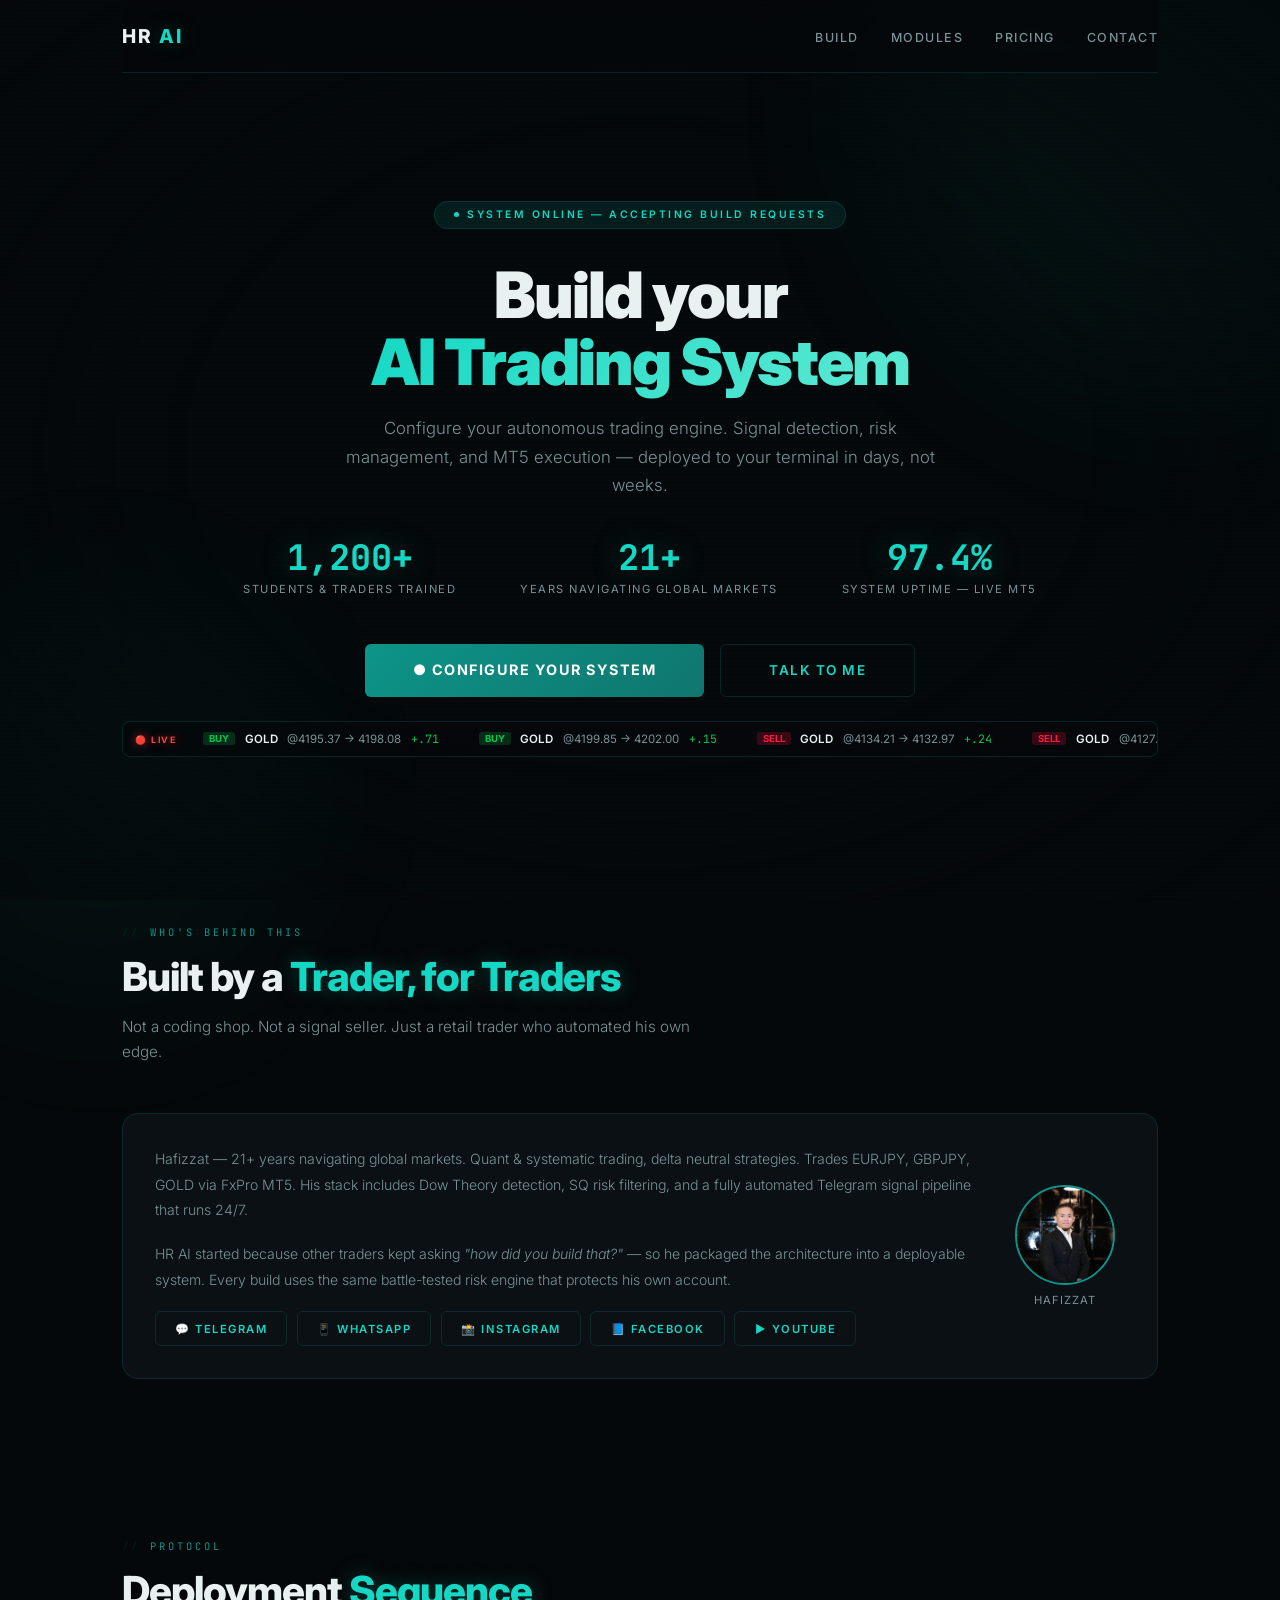
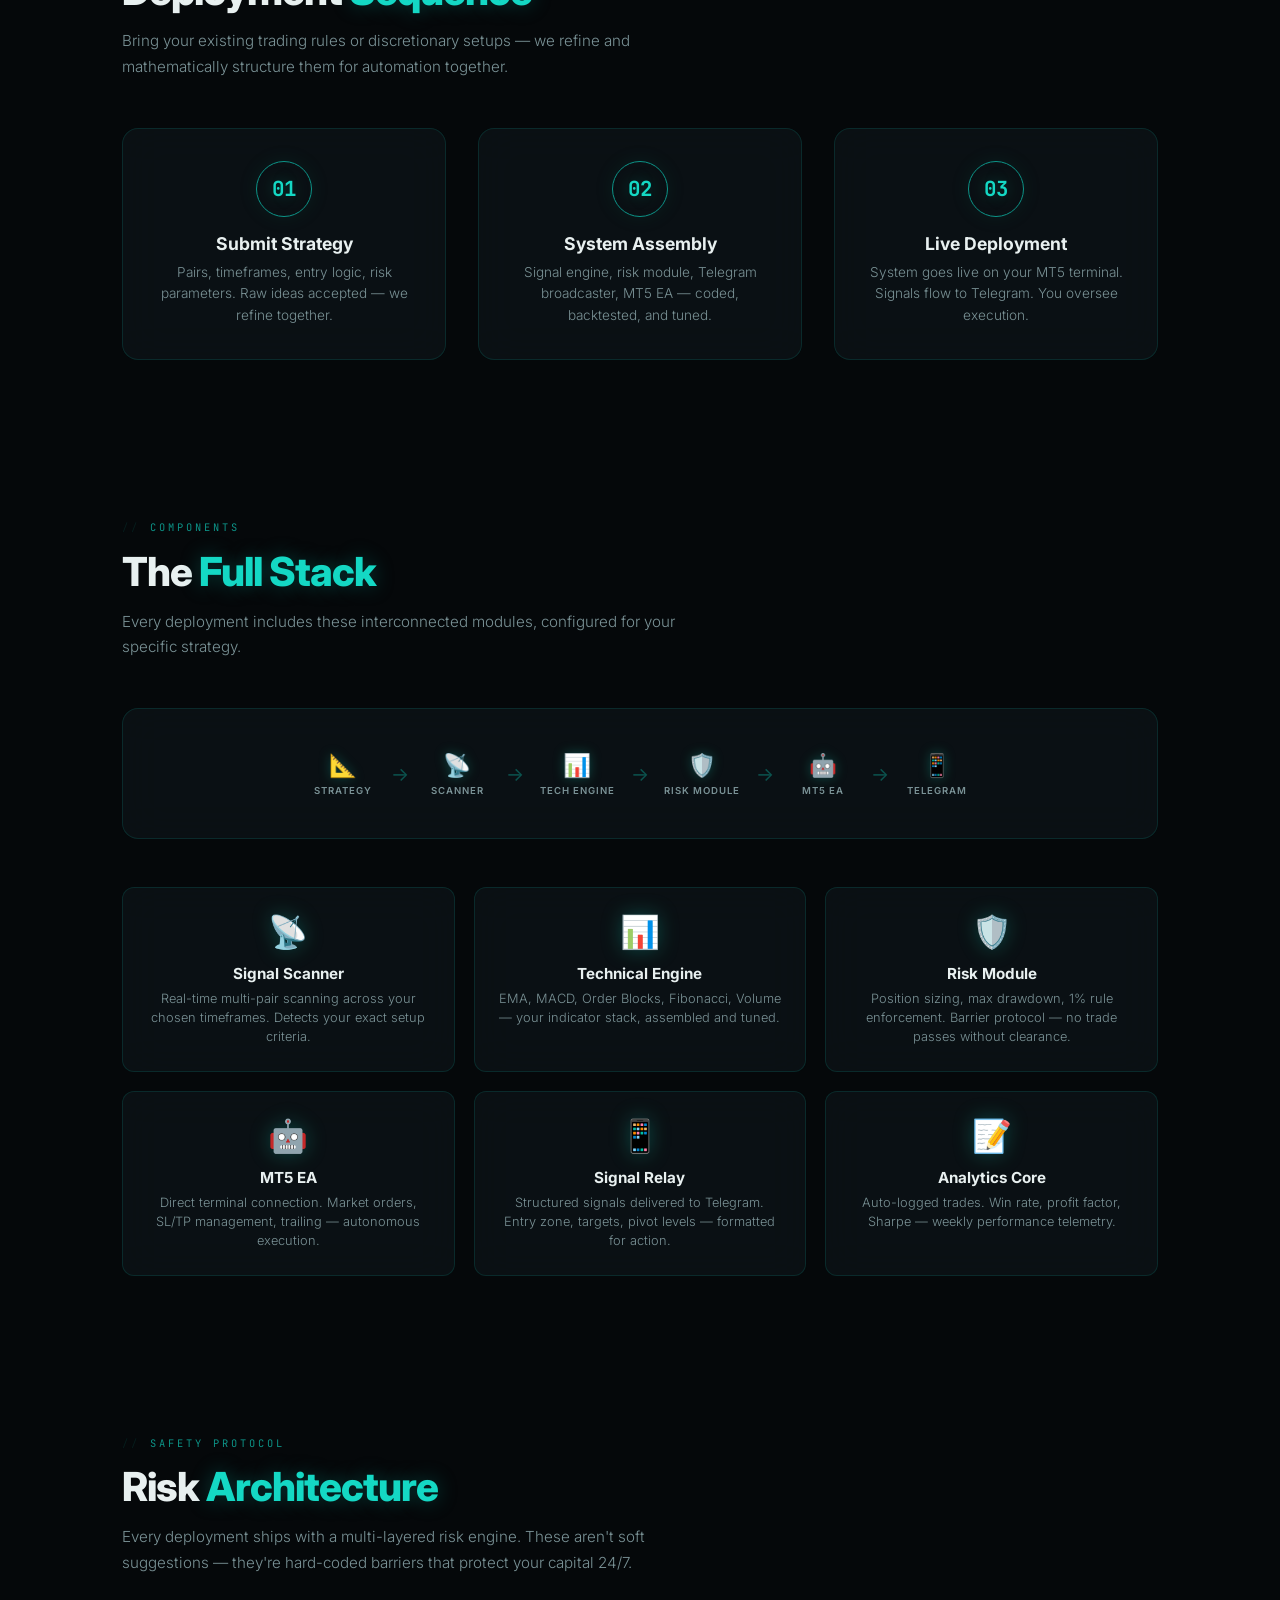
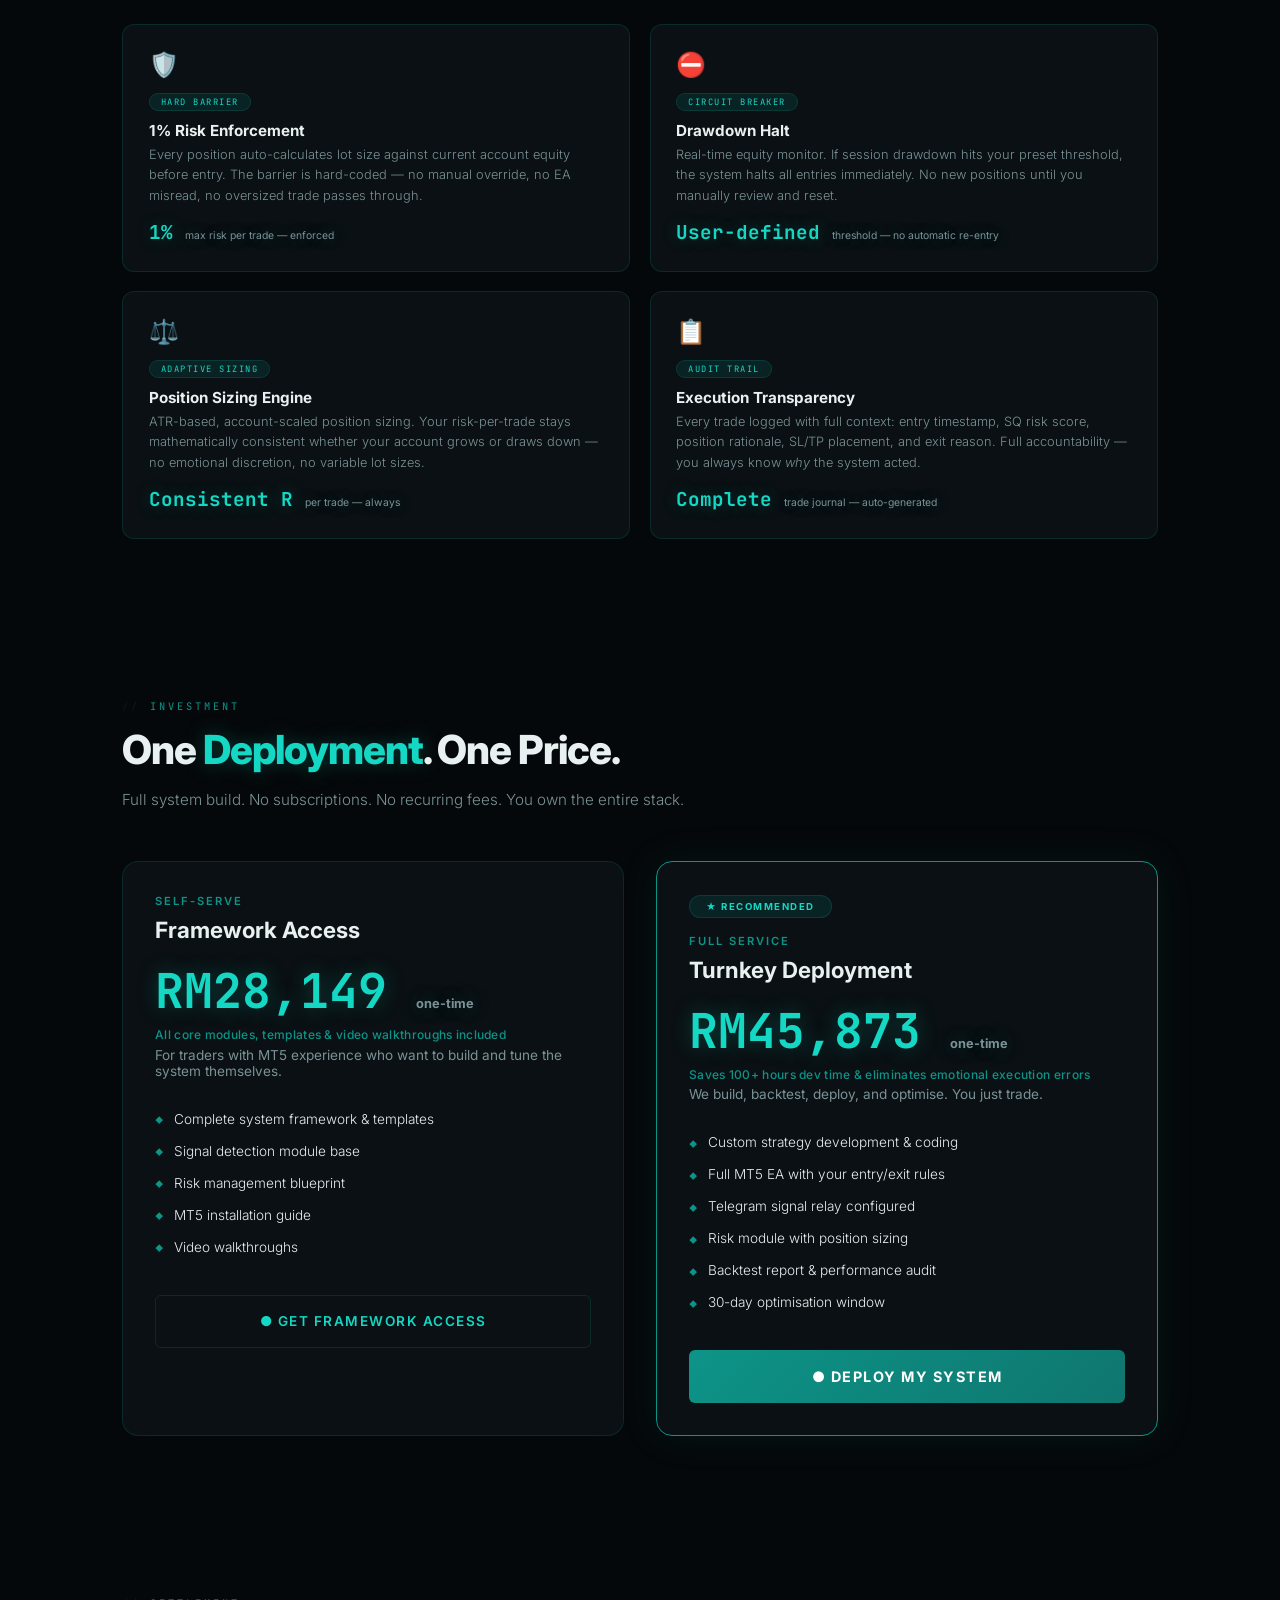
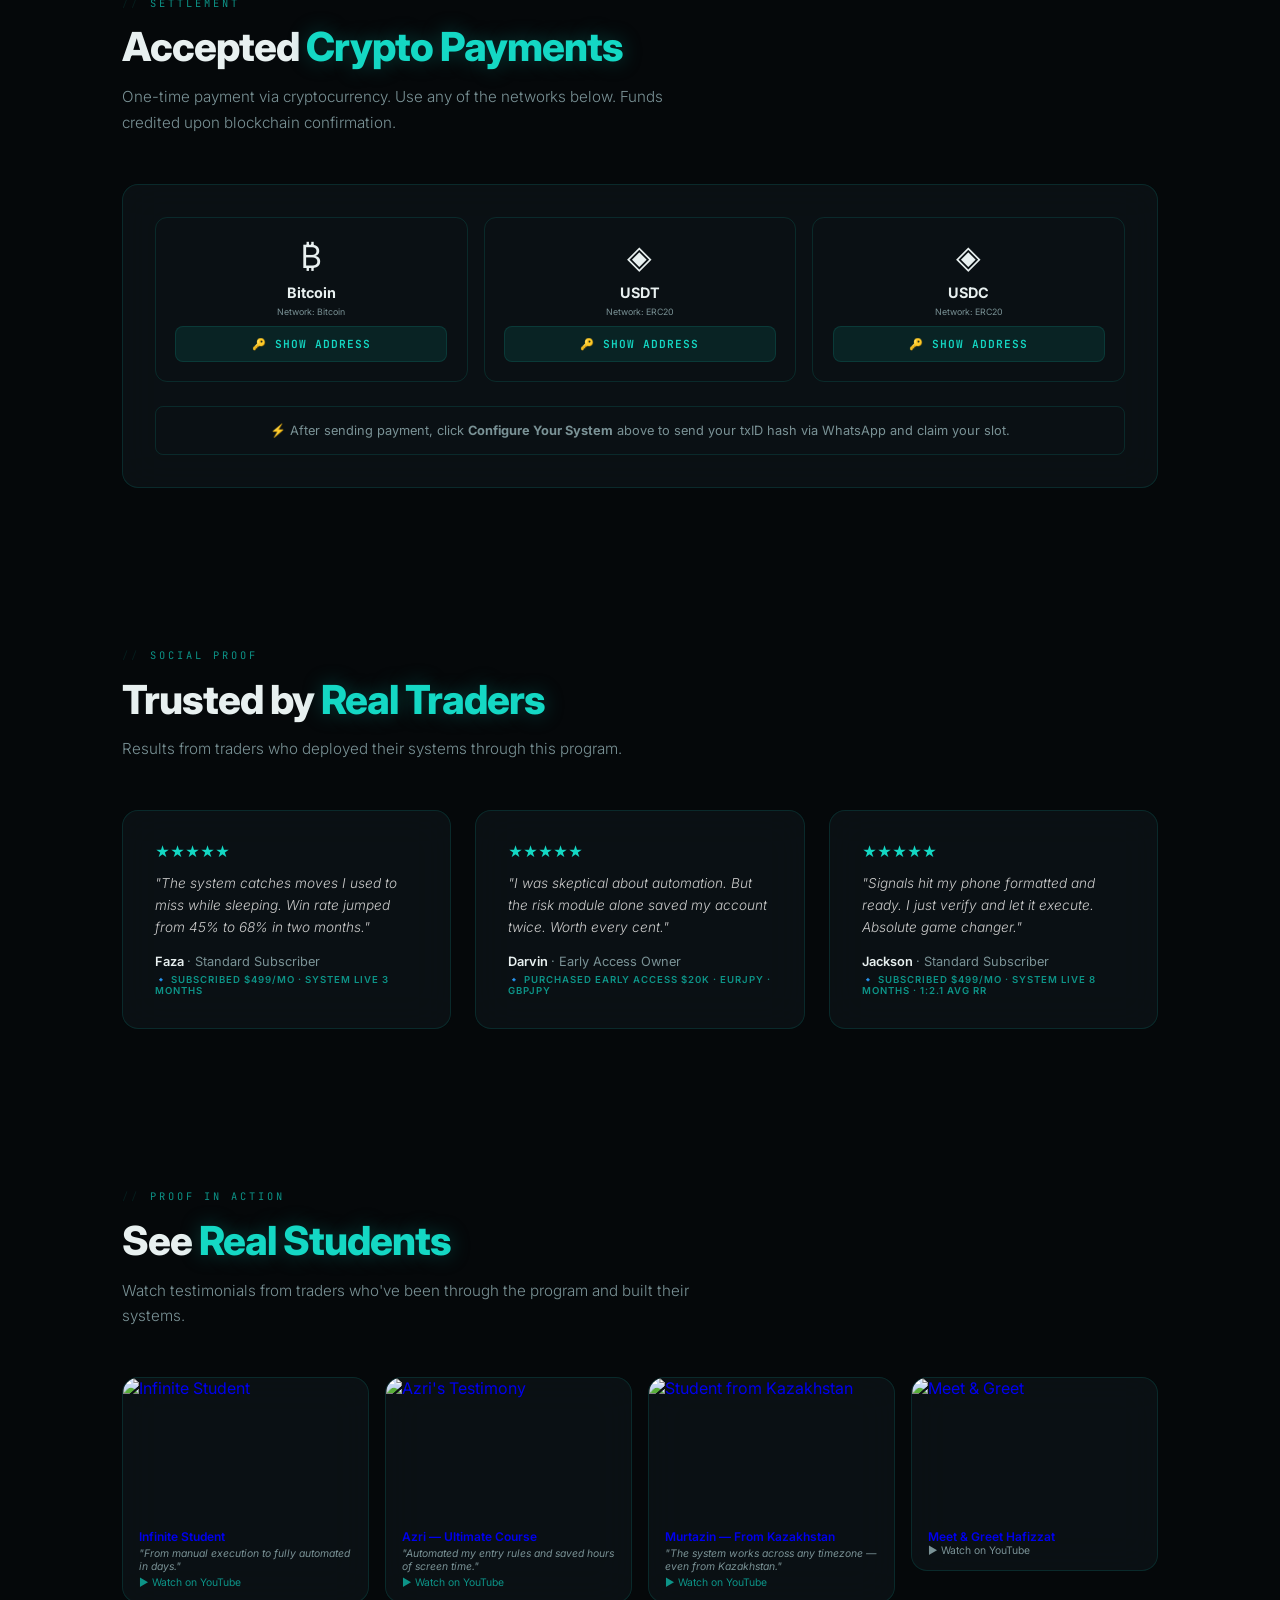
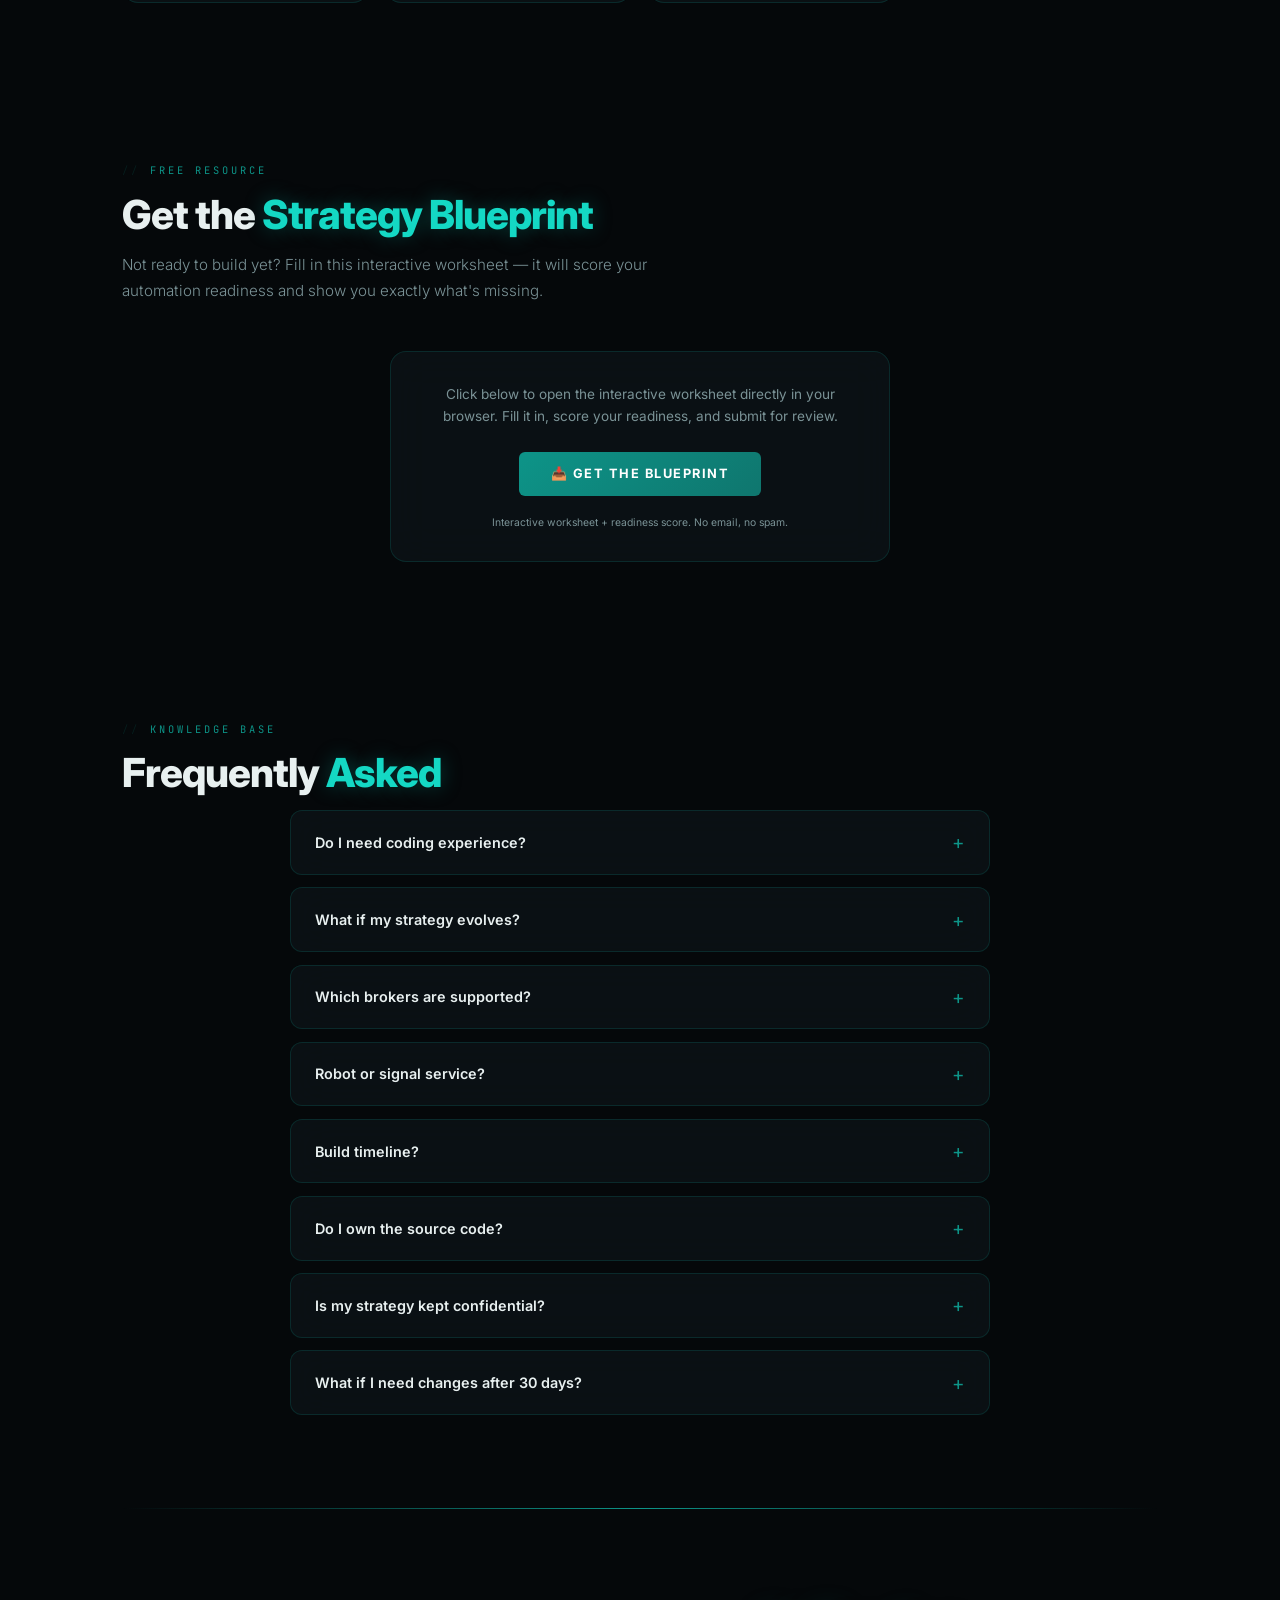
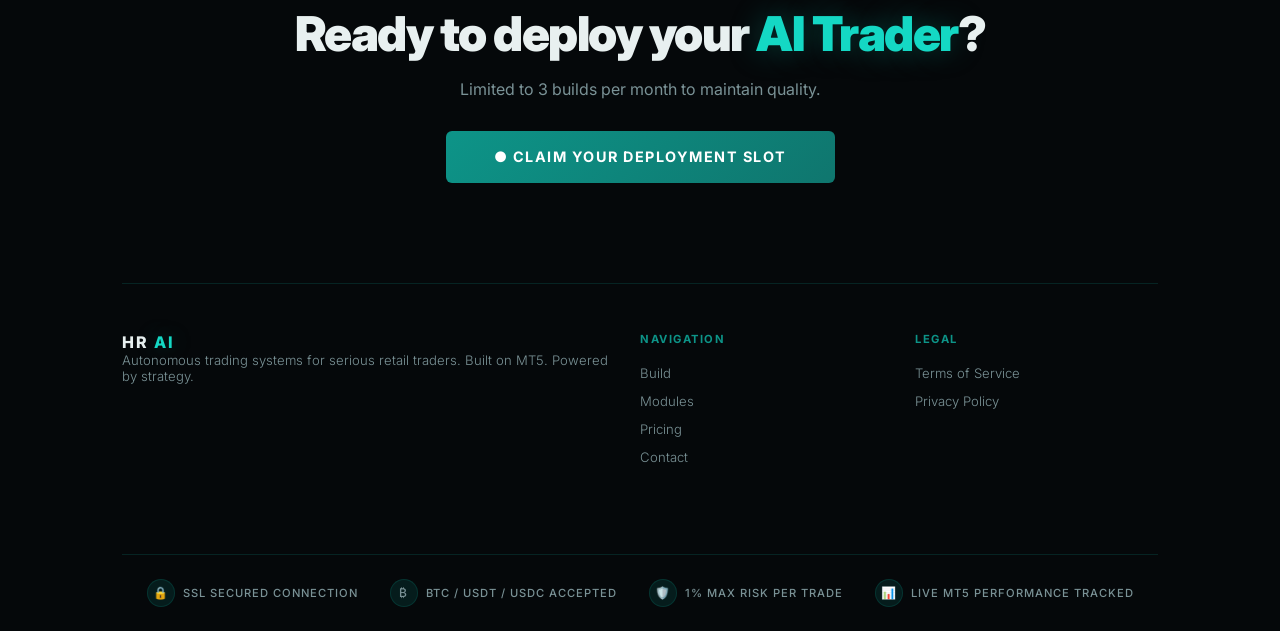
==== commit 29e3eae1: "Update social proof: sub 499/mo and Early Access 20k instead of course labels" ====
--- a/index.html
+++ b/index.html
@@ -1,1584 +1,1574 @@
-<!DOCTYPE html>
-<html lang="en">
-<head>
-  <meta charset="UTF-8">
-  <meta name="viewport" content="width=device-width, initial-scale=1.0">
-  <title>HR AI — Build Your AI Trading System</title>
-  <meta name="description" content="Custom AI trading systems for MT5. Signal detection, risk management, and automated execution — deployed to your terminal in days. Built by a trader with 21+ years in global markets.">
-  <meta property="og:title" content="HR AI — Build Your AI Trading System">
-  <meta property="og:description" content="Custom AI trading systems for MT5. Signal detection, risk management, and automated execution. Built by a trader, for traders.">
-  <meta property="og:image" content="https://hafizzatrusli.github.io/hr-ai/hafizzat.jpg">
-  <meta property="og:url" content="https://hafizzatrusli.github.io/hr-ai/">
-  <meta property="og:type" content="website">
-  <meta name="twitter:card" content="summary_large_image">
-  <link rel="preconnect" href="https://fonts.googleapis.com">
-  <link href="https://fonts.googleapis.com/css2?family=Inter:wght@300;400;500;600;700;800;900&family=JetBrains+Mono:wght@400;500;700&display=swap" rel="stylesheet">
-    <link rel="stylesheet" href="sp-style.css">
-  <link rel="stylesheet" href="trust-signals.css">
-
-<link rel="icon" href="data:image/svg+xml,<svg xmlns='http://www.w3.org/2000/svg' viewBox='0 0 32 32'><text y='28' font-size='28'>📈</text></svg>">
-  <style>
-    * { margin: 0; padding: 0; box-sizing: border-box; }
-
-    :root {
-      --cyan: #0d9488;
-      --cyan-bright: #14d8c4;
-      --cyan-glow: rgba(13, 148, 136, 0.4);
-      --cyan-dim: rgba(13, 148, 136, 0.15);
-      --bg: #05080a;
-      --bg-card: rgba(13, 20, 25, 0.7);
-      --text: #e8f0f0;
-      --text-dim: #7a9296;
-      --border: rgba(13, 148, 136, 0.2);
-      /* Apple-inspired custom easing */
-      --ease-out: cubic-bezier(0.23, 1, 0.32, 1);
-      --ease-in-out: cubic-bezier(0.77, 0, 0.175, 1);
-      --duration-instant: 100ms;
-      --duration-fast: 160ms;
-      --duration-normal: 250ms;
-    }
-
-    html { scroll-behavior: smooth; }
-
-    body {
-      font-family: 'Inter', sans-serif;
-      background: var(--bg);
-      color: var(--text);
-      overflow-x: hidden;
-      min-height: 100vh;
-    }
-
-    /* ── Three.js canvas ── */
-    #particle-canvas {
-      position: fixed;
-      top: 0; left: 0;
-      width: 100vw; height: 100vh;
-      z-index: 0;
-      pointer-events: none;
-    }
-
-    /* ── Scan-line overlay ── */
-    body::after {
-      content: '';
-      position: fixed;
-      top: 0; left: 0;
-      width: 100vw; height: 100vh;
-      background: repeating-linear-gradient(
-        0deg,
-        transparent,
-        transparent 2px,
-        rgba(13, 148, 136, 0.015) 2px,
-        rgba(13, 148, 136, 0.015) 4px
-      );
-      pointer-events: none;
-      z-index: 1;
-    }
-
-    /* ── Corner vignette ── */
-    body::before {
-      content: '';
-      position: fixed;
-      top: 0; left: 0;
-      width: 100vw; height: 100vh;
-      background: radial-gradient(ellipse at center, transparent 50%, rgba(5,8,10,0.8) 100%);
-      pointer-events: none;
-      z-index: 1;
-    }
-
-    /* ── Scrollbar ── */
-    ::-webkit-scrollbar { width: 4px; }
-    ::-webkit-scrollbar-track { background: transparent; }
-    ::-webkit-scrollbar-thumb { background: var(--cyan); border-radius: 10px; }
-
-    /* ── Content wrapper ── */
-    .content {
-      position: relative;
-      z-index: 2;
-      max-width: 1100px;
-      margin: 0 auto;
-      padding: 0 2rem;
-    }
-
-    /* ── Nav ── */
-    nav {
-      display: flex;
-      align-items: center;
-      justify-content: space-between;
-      padding: 1.5rem 0;
-      border-bottom: 1px solid var(--border);
-      backdrop-filter: blur(10px);
-      position: sticky;
-      top: 0;
-      z-index: 10;
-      background: rgba(5,8,10,0.6);
-    }
-    .nav-logo {
-      font-weight: 800;
-      font-size: 1.2rem;
-      color: var(--text);
-      text-decoration: none;
-      letter-spacing: 2px;
-      text-transform: uppercase;
-    }
-    .nav-logo span {
-      color: var(--cyan-bright);
-      text-shadow: 0 0 20px var(--cyan-glow);
-    }
-    .nav-links {
-      display: flex;
-      align-items: center;
-      gap: 2rem;
-      list-style: none;
-    }
-    .nav-links a {
-      text-decoration: none;
-      color: var(--text-dim);
-      font-size: 0.78rem;
-      font-weight: 500;
-      text-transform: uppercase;
-      letter-spacing: 1.5px;
-      transition: color var(--duration-fast) var(--ease-out), text-shadow var(--duration-normal) ease;
-      position: relative;
-    }
-    .nav-links a::after {
-      content: '';
-      position: absolute;
-      bottom: -4px; left: 0;
-      width: 0; height: 1px;
-      background: var(--cyan);
-      transition: width 0.3s;
-    }
-    .nav-links a:hover {
-      color: var(--cyan-bright);
-      text-shadow: 0 0 10px var(--cyan-glow);
-    }
-    .nav-links a:hover::after { width: 100%; }
-
-    /* ── Hero ── */
-    .hero {
-      padding: 8rem 0 4rem;
-      text-align: center;
-      position: relative;
-    }
-    .hero-badge {
-      display: inline-flex;
-      align-items: center;
-      gap: 0.5rem;
-      background: var(--cyan-dim);
-      border: 1px solid var(--border);
-      padding: 0.4rem 1.2rem;
-      border-radius: 100px;
-      font-size: 0.65rem;
-      font-weight: 600;
-      text-transform: uppercase;
-      letter-spacing: 2.5px;
-      color: var(--cyan-bright);
-      margin-bottom: 2rem;
-      animation: pulse-badge 3s ease-in-out infinite;
-    }
-    .hero-badge .dot {
-      width: 5px; height: 5px;
-      background: var(--cyan-bright);
-      border-radius: 50%;
-      animation: blink 1.5s infinite;
-    }
-    @keyframes blink {
-      0%, 100% { opacity: 1; }
-      50% { opacity: 0.2; }
-    }
-    @keyframes pulse-badge {
-      0%, 100% { box-shadow: 0 0 5px var(--cyan-glow); }
-      50% { box-shadow: 0 0 20px var(--cyan-glow); }
-    }
-
-    .hero h1 {
-      font-size: 4rem;
-      font-weight: 900;
-      line-height: 1.05;
-      letter-spacing: -2px;
-      margin-bottom: 1.2rem;
-    }
-    .hero h1 .gradient {
-      background: linear-gradient(135deg, var(--cyan-bright), #5eead4, var(--cyan-bright));
-      background-size: 200% 200%;
-      -webkit-background-clip: text;
-      -webkit-text-fill-color: transparent;
-      animation: shimmer 4s ease-in-out infinite;
-    }
-    @keyframes shimmer {
-      0%, 100% { background-position: 0% 50%; }
-      50% { background-position: 100% 50%; }
-    }
-    .hero .sub {
-      font-size: 1.05rem;
-      color: var(--text-dim);
-      max-width: 600px;
-      margin: 0 auto 2.5rem;
-      line-height: 1.7;
-      font-weight: 300;
-    }
-
-    .hero-stats {
-      display: flex;
-      justify-content: center;
-      gap: 4rem;
-      margin-bottom: 3rem;
-      flex-wrap: wrap;
-    }
-    .hero-stats div { text-align: center; }
-    .hero-stats .num {
-      font-family: 'JetBrains Mono', monospace;
-      font-size: 2.2rem;
-      font-weight: 700;
-      color: var(--cyan-bright);
-      text-shadow: 0 0 30px var(--cyan-glow);
-      line-height: 1;
-    }
-    .hero-stats .label {
-      font-size: 0.7rem;
-      text-transform: uppercase;
-      letter-spacing: 1.5px;
-      color: var(--text-dim);
-      margin-top: 0.4rem;
-    }
-
-    .btn-primary {
-      display: inline-block;
-      padding: 1.1rem 3rem;
-      background: linear-gradient(135deg, var(--cyan), #0f766e);
-      color: #fff;
-      border: none;
-      border-radius: 6px;
-      font-size: 0.9rem;
-      font-weight: 700;
-      cursor: pointer;
-      text-decoration: none;
-      text-transform: uppercase;
-      letter-spacing: 1.5px;
-      transition: transform var(--duration-fast) var(--ease-out), box-shadow var(--duration-normal) ease;
-      position: relative;
-      overflow: hidden;
-    }
-    .btn-primary::before {
-      content: '';
-      position: absolute;
-      top: -2px; left: -2px;
-      right: -2px; bottom: -2px;
-      background: linear-gradient(135deg, var(--cyan-bright), transparent, var(--cyan-bright));
-      border-radius: 8px;
-      z-index: -1;
-      opacity: 0;
-      transition: opacity 0.3s;
-    }
-    .btn-primary:hover {
-      transform: translateY(-2px);
-      box-shadow: 0 0 40px var(--cyan-glow);
-    }
-    .btn-primary:hover::before { opacity: 1; }
-    .btn-primary:active { transform: scale(0.97); transition-duration: var(--duration-instant); }
-    .btn-outline:active { transform: scale(0.97); }
-
-    .btn-outline {
-      display: inline-block;
-      padding: 1.1rem 3rem;
-      background: transparent;
-      color: var(--cyan-bright);
-      border: 1px solid var(--border);
-      border-radius: 6px;
-      font-size: 0.85rem;
-      font-weight: 600;
-      cursor: pointer;
-      text-decoration: none;
-      text-transform: uppercase;
-      letter-spacing: 1.5px;
-      transition: border-color 0.3s, box-shadow 0.3s, background 0.3s;
-    }
-    .btn-outline:hover {
-      border-color: var(--cyan);
-      box-shadow: 0 0 30px var(--cyan-glow);
-      background: var(--cyan-dim);
-    }
-
-    .hero-actions {
-      display: flex;
-      gap: 1rem;
-      justify-content: center;
-      flex-wrap: wrap;
-    }
-
-    /* ── Section titles ── */
-    section { padding: 5rem 0; }
-    .section-label {
-      font-family: 'JetBrains Mono', monospace;
-      font-size: 0.65rem;
-      text-transform: uppercase;
-      letter-spacing: 3px;
-      color: var(--cyan);
-      margin-bottom: 0.8rem;
-      display: flex;
-      align-items: center;
-      gap: 0.6rem;
-    }
-    .section-label::before {
-      content: '//';
-      color: var(--cyan-dim);
-    }
-    .section-title {
-      font-size: 2.5rem;
-      font-weight: 800;
-      letter-spacing: -1px;
-      margin-bottom: 0.8rem;
-    }
-    .section-title .highlight {
-      color: var(--cyan-bright);
-      text-shadow: 0 0 20px var(--cyan-glow);
-    }
-    .section-desc {
-      color: var(--text-dim);
-      font-size: 0.95rem;
-      max-width: 600px;
-      line-height: 1.7;
-      font-weight: 300;
-      margin-bottom: 3rem;
-    }
-
-    /* ── Pipeline diagram ── */
-    .pipeline {
-      display: flex;
-      align-items: center;
-      justify-content: center;
-      gap: 0;
-      flex-wrap: wrap;
-      margin: 0 auto 3rem;
-      padding: 2rem 1.5rem;
-      background: var(--bg-card);
-      backdrop-filter: blur(20px);
-      border: 1px solid var(--border);
-      border-radius: 16px;
-    }
-    .pipeline-step {
-      display: flex;
-      flex-direction: column;
-      align-items: center;
-      gap: 0.4rem;
-      padding: 0.6rem 0.8rem;
-      min-width: 90px;
-      text-align: center;
-    }
-    .pipeline-step .pip-icon {
-      font-size: 1.4rem;
-      filter: drop-shadow(0 0 6px var(--cyan-glow));
-    }
-    .pipeline-step .pip-label {
-      font-size: 0.6rem;
-      text-transform: uppercase;
-      letter-spacing: 1px;
-      color: var(--text-dim);
-      font-weight: 600;
-    }
-    .pipeline-arrow {
-      color: var(--cyan);
-      font-size: 1.2rem;
-      opacity: 0.5;
-      flex-shrink: 0;
-      padding: 0 0.2rem;
-    }
-    @media (max-width: 768px) {
-      .pipeline { gap: 0.3rem; padding: 1.2rem 0.8rem; }
-      .pipeline-step { min-width: 60px; padding: 0.3rem 0.4rem; }
-      .pipeline-step .pip-icon { font-size: 1rem; }
-      .pipeline-step .pip-label { font-size: 0.5rem; }
-      .pipeline-arrow { font-size: 0.8rem; }
-    }
-
-    /* ── Risk architecture ── */
-    .risk-grid {
-      display: grid;
-      grid-template-columns: 1fr 1fr;
-      gap: 1.2rem;
-    }
-    @media (max-width: 768px) {
-      .risk-grid { grid-template-columns: 1fr; }
-    }
-    .risk-card {
-      background: var(--bg-card);
-      backdrop-filter: blur(20px);
-      border: 1px solid var(--border);
-      border-radius: 12px;
-      padding: 1.6rem;
-      transition: border-color var(--duration-fast) var(--ease-out), transform var(--duration-fast) var(--ease-out), box-shadow var(--duration-normal) ease;
-      position: relative;
-      overflow: hidden;
-    }
-    .risk-card:hover {
-      border-color: var(--cyan);
-      transform: translateY(-3px);
-      box-shadow: 0 10px 40px rgba(13,148,136,0.1);
-    }
-    .risk-card .risk-icon {
-      font-size: 1.5rem;
-      margin-bottom: 0.6rem;
-    }
-    .risk-card h3 {
-      font-size: 0.95rem;
-      font-weight: 700;
-      margin-bottom: 0.3rem;
-    }
-    .risk-card .risk-tag {
-      display: inline-block;
-      font-family: 'JetBrains Mono', monospace;
-      font-size: 0.55rem;
-      text-transform: uppercase;
-      letter-spacing: 1.5px;
-      color: var(--cyan-bright);
-      border: 1px solid var(--border);
-      background: var(--cyan-dim);
-      padding: 0.15rem 0.7rem;
-      border-radius: 100px;
-      margin-bottom: 0.6rem;
-    }
-    .risk-card p {
-      color: var(--text-dim);
-      font-size: 0.8rem;
-      line-height: 1.6;
-      font-weight: 300;
-    }
-    .risk-card .risk-stat {
-      font-family: 'JetBrains Mono', monospace;
-      font-size: 1.2rem;
-      font-weight: 700;
-      color: var(--cyan-bright);
-      text-shadow: 0 0 15px var(--cyan-glow);
-      margin-top: 0.8rem;
-    }
-    .risk-card .risk-stat small {
-      font-size: 0.65rem;
-      color: var(--text-dim);
-      font-family: 'Inter', sans-serif;
-      font-weight: 400;
-    }
-
-    /* ── Holographic cards ── */
-    .card {
-      background: var(--bg-card);
-      backdrop-filter: blur(20px);
-      border: 1px solid var(--border);
-      border-radius: 16px;
-      padding: 2rem;
-      transition: transform var(--duration-fast) var(--ease-out), box-shadow var(--duration-normal) ease, border-color var(--duration-normal) ease;
-      position: relative;
-      overflow: hidden;
-    }
-    .card::before {
-      content: '';
-      position: absolute;
-      top: -50%; left: -50%;
-      width: 200%; height: 200%;
-      background: conic-gradient(from 0deg at 50% 50%, transparent, var(--cyan-dim), transparent 30%, transparent 60%, var(--cyan-dim) 80%, transparent);
-      animation: spin-slow 8s linear infinite;
-      opacity: 0;
-      transition: opacity 0.5s;
-      z-index: 0;
-    }
-    .card:hover::before { opacity: 1; }
-    .card:hover {
-      transform: translateY(-4px) scale(1.01);
-      box-shadow: 0 20px 60px rgba(13,148,136,0.15);
-      border-color: rgba(13,148,136,0.4);
-    }
-    .card > * { position: relative; z-index: 1; }
-
-    @keyframes spin-slow {
-      to { transform: rotate(360deg); }
-    }
-
-    /* ── Pricing grid ── */
-    .pricing-grid {
-      display: grid;
-      grid-template-columns: 1fr 1fr;
-      gap: 2rem;
-    }
-    @media (max-width: 768px) {
-      .pricing-grid { grid-template-columns: 1fr; }
-    }
-    .card.featured {
-      border-color: var(--cyan);
-      box-shadow: 0 0 40px rgba(13,148,136,0.1);
-    }
-    .card-label {
-      font-size: 0.7rem;
-      text-transform: uppercase;
-      letter-spacing: 2px;
-      color: var(--cyan);
-      font-weight: 600;
-    }
-    .card h3 {
-      font-size: 1.4rem;
-      font-weight: 700;
-      margin: 0.5rem 0;
-    }
-    .price {
-      font-family: 'JetBrains Mono', monospace;
-      font-size: 3rem;
-      font-weight: 700;
-      color: var(--cyan-bright);
-      text-shadow: 0 0 20px var(--cyan-glow);
-      margin: 1rem 0 0.3rem;
-    }
-    .price small {
-      font-size: 0.8rem;
-      color: var(--text-dim);
-      font-family: 'Inter', sans-serif;
-    }
-    .card-desc {
-      color: var(--text-dim);
-      font-size: 0.85rem;
-      margin-bottom: 1.5rem;
-    }
-    .card ul {
-      list-style: none;
-      margin-bottom: 2rem;
-    }
-    .card ul li {
-      font-size: 0.85rem;
-      color: var(--text);
-      padding: 0.5rem 0;
-      display: flex;
-      align-items: flex-start;
-      gap: 0.7rem;
-      font-weight: 300;
-    }
-    .card ul li::before {
-      content: '◆';
-      color: var(--cyan);
-      font-size: 0.5rem;
-      margin-top: 0.3rem;
-      flex-shrink: 0;
-    }
-    .card-badge {
-      display: inline-block;
-      background: var(--cyan-dim);
-      border: 1px solid var(--border);
-      font-size: 0.6rem;
-      font-weight: 700;
-      text-transform: uppercase;
-      letter-spacing: 1.5px;
-      padding: 0.3rem 1rem;
-      border-radius: 100px;
-      color: var(--cyan-bright);
-      margin-bottom: 1rem;
-    }
-
-    /* ── Module grid ── */
-    .module-grid {
-      display: grid;
-      grid-template-columns: repeat(3, 1fr);
-      gap: 1.2rem;
-    }
-    @media (max-width: 768px) {
-      .module-grid { grid-template-columns: 1fr; }
-    }
-    .module {
-      background: var(--bg-card);
-      backdrop-filter: blur(20px);
-      border: 1px solid var(--border);
-      border-radius: 12px;
-      padding: 1.5rem;
-      text-align: center;
-      transition: border-color var(--duration-fast) var(--ease-out), transform var(--duration-fast) var(--ease-out), box-shadow var(--duration-normal) ease;
-      cursor: default;
-    }
-    .module:hover {
-      border-color: var(--cyan);
-      transform: translateY(-3px);
-      box-shadow: 0 10px 40px rgba(13,148,136,0.1);
-    }
-    .module-icon {
-      font-size: 2rem;
-      margin-bottom: 0.8rem;
-      filter: drop-shadow(0 0 10px var(--cyan-glow));
-    }
-    .module h3 {
-      font-size: 0.95rem;
-      font-weight: 700;
-      margin-bottom: 0.4rem;
-    }
-    .module p {
-      color: var(--text-dim);
-      font-size: 0.8rem;
-      line-height: 1.5;
-      font-weight: 300;
-    }
-
-    /* ── How it works steps ── */
-    .steps {
-      display: grid;
-      grid-template-columns: repeat(3, 1fr);
-      gap: 2rem;
-    }
-    @media (max-width: 768px) {
-      .steps { grid-template-columns: 1fr; }
-    }
-    .step {
-      text-align: center;
-      padding: 2rem;
-      background: var(--bg-card);
-      backdrop-filter: blur(20px);
-      border: 1px solid var(--border);
-      border-radius: 16px;
-      transition: transform 0.3s;
-    }
-    .step:hover { transform: translateY(-4px); }
-    .step-num {
-      width: 56px; height: 56px;
-      margin: 0 auto 1rem;
-      border: 1px solid var(--cyan);
-      border-radius: 50%;
-      display: flex;
-      align-items: center;
-      justify-content: center;
-      font-family: 'JetBrains Mono', monospace;
-      font-size: 1.3rem;
-      font-weight: 700;
-      color: var(--cyan-bright);
-      text-shadow: 0 0 15px var(--cyan-glow);
-      box-shadow: 0 0 20px rgba(13,148,136,0.1);
-    }
-    .step h3 { font-size: 1.1rem; font-weight: 700; margin-bottom: 0.5rem; }
-    .step p {
-      color: var(--text-dim);
-      font-size: 0.85rem;
-      line-height: 1.6;
-      font-weight: 300;
-    }
-
-    /* ── Testimonials ── */
-    .testimonial-grid {
-      display: grid;
-      grid-template-columns: repeat(3, 1fr);
-      gap: 1.5rem;
-    }
-    @media (max-width: 768px) {
-      .testimonial-grid { grid-template-columns: 1fr; }
-    }
-    .testimonial .stars { color: var(--cyan-bright); font-size: 0.9rem; margin-bottom: 0.8rem; }
-    .testimonial blockquote {
-      color: #ccc;
-      font-size: 0.85rem;
-      line-height: 1.6;
-      font-style: italic;
-      margin-bottom: 1rem;
-      font-weight: 300;
-    }
-    .testimonial .author {
-      font-size: 0.8rem;
-      font-weight: 600;
-    }
-    .testimonial .author span { color: var(--text-dim); font-weight: 400; }
-
-    /* ── Payment reveal button ── */
-    .pay-btn {
-      display: inline-flex;
-      align-items: center;
-      gap: 0.5rem;
-      padding: 0.6rem 1.2rem;
-      background: var(--cyan-dim);
-      border: 1px solid var(--border);
-      border-radius: 8px;
-      color: var(--cyan-bright);
-      font-family: 'JetBrains Mono', monospace;
-      font-size: 0.7rem;
-      font-weight: 600;
-      cursor: pointer;
-      text-transform: uppercase;
-      letter-spacing: 1px;
-      transition: all 0.3s;
-      width: 100%;
-      justify-content: center;
-    }
-    .pay-btn:hover {
-      background: rgba(13,148,136,0.25);
-      border-color: var(--cyan);
-      box-shadow: 0 0 20px var(--cyan-glow);
-    }
-    .pay-address {
-      display: none;
-      align-items: center;
-      gap: 0.5rem;
-      background: rgba(13,148,136,0.1);
-      border: 1px solid var(--border);
-      padding: 0.5rem 0.7rem;
-      border-radius: 8px;
-      margin-top: 0.5rem;
-    }
-    .pay-address.show { display: flex; }
-    .pay-address .pay-addr-text {
-      flex: 1;
-      min-width: 0;
-      font-family: 'JetBrains Mono', monospace;
-      font-size: 0.55rem;
-      color: var(--cyan-bright);
-      word-break: break-all;
-      line-height: 1.4;
-    }
-    .pay-address .copy-btn {
-      flex-shrink: 0;
-      background: var(--cyan-dim);
-      border: 1px solid var(--border);
-      border-radius: 4px;
-      color: var(--cyan-bright);
-      font-size: 0.6rem;
-      padding: 0.25rem 0.6rem;
-      cursor: pointer;
-      transition: all 0.2s;
-      font-family: 'Inter', sans-serif;
-      white-space: nowrap;
-    }
-    .pay-address .copy-btn:hover {
-      background: var(--cyan);
-      color: #fff;
-    }
-
-    /* ── CTA Strip ── */
-    .cta-section {
-      text-align: center;
-      padding: 6rem 0;
-      position: relative;
-    }
-    .cta-section::before {
-      content: '';
-      position: absolute;
-      top: 0; left: 0; right: 0;
-      height: 1px;
-      background: linear-gradient(90deg, transparent, var(--cyan), transparent);
-    }
-    .cta-section h2 {
-      font-size: 3rem;
-      font-weight: 900;
-      letter-spacing: -1.5px;
-      margin-bottom: 1rem;
-    }
-    .cta-section h2 span {
-      color: var(--cyan-bright);
-      text-shadow: 0 0 30px var(--cyan-glow);
-    }
-    .cta-section p {
-      color: var(--text-dim);
-      margin-bottom: 2rem;
-      font-size: 1rem;
-    }
-
-    /* ── FAQ ── */
-    .faq-list { max-width: 700px; margin: 0 auto; }
-    details {
-      background: var(--bg-card);
-      backdrop-filter: blur(20px);
-      border: 1px solid var(--border);
-      border-radius: 12px;
-      padding: 1.2rem 1.5rem;
-      margin-bottom: 0.8rem;
-      cursor: pointer;
-      transition: border-color 0.3s;
-    }
-    details:hover { border-color: var(--cyan); }
-    details summary {
-      font-weight: 600;
-      font-size: 0.9rem;
-      list-style: none;
-      display: flex;
-      justify-content: space-between;
-      align-items: center;
-    }
-    details summary::after {
-      content: '+';
-      color: var(--cyan);
-      font-size: 1.2rem;
-      font-weight: 400;
-      transition: transform 0.3s;
-    }
-    details[open] summary::after { content: '−'; }
-    details p {
-      color: var(--text-dim);
-      font-size: 0.85rem;
-      margin-top: 1rem;
-      line-height: 1.6;
-      font-weight: 300;
-    }
-
-    /* ── Footer ── */
-    footer {
-      padding: 3rem 0 4rem;
-      border-top: 1px solid var(--border);
-      display: grid;
-      grid-template-columns: 2fr 1fr 1fr;
-      gap: 2rem;
-    }
-    @media (max-width: 768px) {
-      footer { grid-template-columns: 1fr 1fr; }
-    }
-    footer h4 {
-      font-size: 0.7rem;
-      text-transform: uppercase;
-      letter-spacing: 1.5px;
-      color: var(--cyan);
-      margin-bottom: 1rem;
-    }
-    footer ul { list-style: none; }
-    footer ul li { margin-bottom: 0.5rem; }
-    footer ul li a {
-      color: var(--text-dim);
-      text-decoration: none;
-      font-size: 0.82rem;
-      font-weight: 300;
-      transition: color 0.3s;
-    }
-    footer ul li a:hover { color: var(--cyan-bright); }
-    .footer-brand p {
-      color: var(--text-dim);
-      font-size: 0.82rem;
-      font-weight: 300;
-    }
-
-    /* ── Floating orbs (CSS parallax) ── */
-    .orb {
-      position: fixed;
-      border-radius: 50%;
-      filter: blur(80px);
-      pointer-events: none;
-      z-index: 0;
-    }
-    .orb-1 {
-      width: 600px; height: 600px;
-      background: rgba(13,148,136,0.06);
-      top: -200px; right: -200px;
-      animation: float-orb 12s ease-in-out infinite;
-    }
-    .orb-2 {
-      width: 400px; height: 400px;
-      background: rgba(20,216,196,0.04);
-      bottom: -100px; left: -100px;
-      animation: float-orb 15s ease-in-out infinite reverse;
-    }
-    @keyframes float-orb {
-      0%, 100% { transform: translate(0, 0); }
-      33% { transform: translate(30px, -30px); }
-      66% { transform: translate(-20px, 20px); }
-    }
-  
-    /* ── Reduced motion — Apple principle #14 ── */
-    @media (prefers-reduced-motion: reduce) {
-      *, *::before, *::after {
-        animation-duration: 0.01ms !important;
-        animation-iteration-count: 1 !important;
-        transition-duration: 0.01ms !important;
-      }
-      .orb, #particle-canvas { display: none; }
-      .card::before { display: none; }
-      .hero-badge { animation: none; }
-    }
-  
-    /* ── Scroll reveal sections ── */
-    .reveal {
-      opacity: 0;
-      transform: translateY(20px);
-      transition: opacity 0.6s var(--ease-out), transform 0.6s var(--ease-out);
-    }
-    .reveal.visible {
-      opacity: 1;
-      transform: translateY(0);
-    }
-  </style>
-</head>
-<body>
-
-  <!-- Background elements -->
-  <canvas id="particle-canvas"></canvas>
-  <div class="orb orb-1"></div>
-  <div class="orb orb-2"></div>
-  <!-- Social Proof Notifications -->
-  <div id="social-proof"></div>
-
-
-  <!-- ── Nav ── -->
-  <div class="content">
-    <nav>
-      <a href="/hr-ai/" class="nav-logo">HR <span>AI</span></a>
-      <ul class="nav-links">
-        <li><a href="#protocol">Build</a></li>
-        <li><a href="#components">Modules</a></li>
-        <li><a href="#pricing">Pricing</a></li>
-        <li><a href="https://t.me/MsRinaC">Contact</a></li>
-      </ul>
-    </nav>
-
-    <!-- ── Hero ── -->
-    <section class="hero">
-      <div class="hero-badge">
-        <span class="dot"></span>
-        System Online — Accepting Build Requests
-      </div>
-      <h1>Build your<br><span class="gradient">AI Trading System</span></h1>
-      <p class="sub">Configure your autonomous trading engine. Signal detection, risk management, and MT5 execution — deployed to your terminal in days, not weeks.</p>
-      <div class="hero-stats">
-        <div>
-          <div class="num">1,200+</div>
-          <div class="label">Students &amp; Traders Trained</div>
-        </div>
-        <div>
-          <div class="num">21+</div>
-          <div class="label">Years Navigating Global Markets</div>
-        </div>
-        <div>
-          <div class="num">97.4%</div>
-          <div class="label">System Uptime — Live MT5</div>
-        </div>
-      </div>
-      <div class="hero-actions">
-        <a href="https://wa.me/60133355669?text=Hi%20Hafizzat%2C%20I%20want%20a%20custom%20AI%20trading%20system.%20Can%20you%20help%3F" class="btn-primary">● Configure Your System</a>
-        <a href="https://wa.me/60133355669?text=Hi%20Hafizzat%2C%20I%20saw%20your%20HR%20AI%20page.%20Just%20want%20to%20ask%20a%20few%20questions." class="btn-outline">Talk to Me</a>
-      </div>
-      <div id="signal-feed">
-    <div class="signal-scroll">
-      <div class="signal-item"><span class="sig-dir buy">BUY</span> <span class="sig-pair">GOLD</span> @4195.37 → 4198.08 <span class="sig-profit positive">+.71</span></div>
-      <div class="signal-item"><span class="sig-dir buy">BUY</span> <span class="sig-pair">GOLD</span> @4199.85 → 4202.00 <span class="sig-profit positive">+.15</span></div>
-      <div class="signal-item"><span class="sig-dir sell">SELL</span> <span class="sig-pair">GOLD</span> @4134.21 → 4132.97 <span class="sig-profit positive">+.24</span></div>
-      <div class="signal-item"><span class="sig-dir sell">SELL</span> <span class="sig-pair">GOLD</span> @4127.23 → 4126.12 <span class="sig-profit positive">+.11</span></div>
-      <div class="signal-item"><span class="sig-dir buy">BUY</span> <span class="sig-pair">GOLD</span> @4073.17 → 4074.47 <span class="sig-profit positive">+.30</span></div>
-      <div class="signal-item"><span class="sig-dir sell">SELL</span> <span class="sig-pair">GOLD</span> @4118.00 → 4115.00 <span class="sig-profit positive">+.00</span></div>
-      <!-- Duplicate for seamless scroll -->
-      <div class="signal-item"><span class="sig-dir buy">BUY</span> <span class="sig-pair">GOLD</span> @4195.37 → 4198.08 <span class="sig-profit positive">+.71</span></div>
-      <div class="signal-item"><span class="sig-dir buy">BUY</span> <span class="sig-pair">GOLD</span> @4199.85 → 4202.00 <span class="sig-profit positive">+.15</span></div>
-      <div class="signal-item"><span class="sig-dir sell">SELL</span> <span class="sig-pair">GOLD</span> @4134.21 → 4132.97 <span class="sig-profit positive">+.24</span></div>
-      <div class="signal-item"><span class="sig-dir sell">SELL</span> <span class="sig-pair">GOLD</span> @4127.23 → 4126.12 <span class="sig-profit positive">+.11</span></div>
-      <div class="signal-item"><span class="sig-dir buy">BUY</span> <span class="sig-pair">GOLD</span> @4073.17 → 4074.47 <span class="sig-profit positive">+.30</span></div>
-      <div class="signal-item"><span class="sig-dir sell">SELL</span> <span class="sig-pair">GOLD</span> @4118.00 → 4115.00 <span class="sig-profit positive">+.00</span></div>
-    </div>
-  </div>
-</section>
-
-    <!-- ── About ── -->
-    <section id="about">
-      <div class="section-label">Who's Behind This</div>
-      <h2 class="section-title">Built by a <span class="highlight">Trader, for Traders</span></h2>
-      <p class="section-desc">Not a coding shop. Not a signal seller. Just a retail trader who automated his own edge.</p>
-      <div class="card" style="display:flex; gap:2rem; align-items:center; flex-wrap:wrap;">
-        <div style="min-width:200px; flex:1;">
-          <p style="color:var(--text-dim); font-size:0.88rem; line-height:1.8; font-weight:300; margin-bottom:1.2rem;">
-            Hafizzat — 21+ years navigating global markets. Quant &amp; systematic trading, delta neutral strategies. 
-            Trades EURJPY, GBPJPY, GOLD via FxPro MT5. His stack includes Dow Theory detection, SQ risk filtering, 
-            and a fully automated Telegram signal pipeline that runs 24/7.
-          </p>
-          <p style="color:var(--text-dim); font-size:0.88rem; line-height:1.8; font-weight:300; margin-bottom:1.2rem;">
-            HR AI started because other traders kept asking <em>"how did you build that?"</em> — 
-            so he packaged the architecture into a deployable system. Every build uses the same 
-            battle-tested risk engine that protects his own account.
-          </p>
-          <div style="display:flex; gap:0.6rem; flex-wrap:wrap;">
-            <a href="https://t.me/MsRinaC" class="btn-outline" style="font-size:0.7rem; padding:0.6rem 1.2rem;">💬 Telegram</a>
-            <a href="https://wa.me/60133355669" class="btn-outline" style="font-size:0.7rem; padding:0.6rem 1.2rem;">📱 WhatsApp</a>
-            <a href="https://www.instagram.com/hafizzatrusli/" class="btn-outline" style="font-size:0.7rem; padding:0.6rem 1.2rem;">📸 Instagram</a>
-            <a href="https://www.facebook.com/hafizzatrusli/" class="btn-outline" style="font-size:0.7rem; padding:0.6rem 1.2rem;">📘 Facebook</a>
-            <a href="https://www.youtube.com/@HafizzatRusli" class="btn-outline" style="font-size:0.7rem; padding:0.6rem 1.2rem;">▶️ YouTube</a>
-          </div>
-        </div>
-        <div style="min-width:120px; text-align:center;">
-          <div style="width:100px; height:100px; border-radius:50%; border:2px solid var(--cyan); margin:0 auto; overflow:hidden;">
-            <img src="hafizzat.jpg" alt="Hafizzat" style="width:100%; height:100%; object-fit:cover;">
-          </div>
-          <div style="font-size:0.7rem; color:var(--text-dim); margin-top:0.5rem; text-transform:uppercase; letter-spacing:1px;">Hafizzat</div>
-        </div>
-      </div>
-    </section>
-
-    <!-- ── How It Works ── -->
-    <section id="protocol">
-      <div class="section-label">Protocol</div>
-      <h2 class="section-title">Deployment <span class="highlight">Sequence</span></h2>
-      <p class="section-desc">Bring your existing trading rules or discretionary setups — we refine and mathematically structure them for automation together.</p>
-      <div class="steps">
-        <div class="step">
-          <div class="step-num">01</div>
-          <h3>Submit Strategy</h3>
-          <p>Pairs, timeframes, entry logic, risk parameters. Raw ideas accepted — we refine together.</p>
-        </div>
-        <div class="step">
-          <div class="step-num">02</div>
-          <h3>System Assembly</h3>
-          <p>Signal engine, risk module, Telegram broadcaster, MT5 EA — coded, backtested, and tuned.</p>
-        </div>
-        <div class="step">
-          <div class="step-num">03</div>
-          <h3>Live Deployment</h3>
-          <p>System goes live on your MT5 terminal. Signals flow to Telegram. You oversee execution.</p>
-        </div>
-      </div>
-    </section>
-
-    <!-- ── Modules ── -->
-    <section id="components">
-      <div class="section-label">Components</div>
-      <h2 class="section-title">The <span class="highlight">Full Stack</span></h2>
-      <p class="section-desc">Every deployment includes these interconnected modules, configured for your specific strategy.</p>
-
-      <!-- ── Pipeline architecture diagram ── -->
-      <div class="pipeline">
-        <div class="pipeline-step">
-          <div class="pip-icon">📐</div>
-          <div class="pip-label">Strategy</div>
-        </div>
-        <div class="pipeline-arrow">→</div>
-        <div class="pipeline-step">
-          <div class="pip-icon">📡</div>
-          <div class="pip-label">Scanner</div>
-        </div>
-        <div class="pipeline-arrow">→</div>
-        <div class="pipeline-step">
-          <div class="pip-icon">📊</div>
-          <div class="pip-label">Tech Engine</div>
-        </div>
-        <div class="pipeline-arrow">→</div>
-        <div class="pipeline-step">
-          <div class="pip-icon">🛡️</div>
-          <div class="pip-label">Risk Module</div>
-        </div>
-        <div class="pipeline-arrow">→</div>
-        <div class="pipeline-step">
-          <div class="pip-icon">🤖</div>
-          <div class="pip-label">MT5 EA</div>
-        </div>
-        <div class="pipeline-arrow">→</div>
-        <div class="pipeline-step">
-          <div class="pip-icon">📱</div>
-          <div class="pip-label">Telegram</div>
-        </div>
-      </div>
-
-      <div class="module-grid">
-        <div class="module">
-          <div class="module-icon">📡</div>
-          <h3>Signal Scanner</h3>
-          <p>Real-time multi-pair scanning across your chosen timeframes. Detects your exact setup criteria.</p>
-        </div>
-        <div class="module">
-          <div class="module-icon">📊</div>
-          <h3>Technical Engine</h3>
-          <p>EMA, MACD, Order Blocks, Fibonacci, Volume — your indicator stack, assembled and tuned.</p>
-        </div>
-        <div class="module">
-          <div class="module-icon">🛡️</div>
-          <h3>Risk Module</h3>
-          <p>Position sizing, max drawdown, 1% rule enforcement. Barrier protocol — no trade passes without clearance.</p>
-        </div>
-        <div class="module">
-          <div class="module-icon">🤖</div>
-          <h3>MT5 EA</h3>
-          <p>Direct terminal connection. Market orders, SL/TP management, trailing — autonomous execution.</p>
-        </div>
-        <div class="module">
-          <div class="module-icon">📱</div>
-          <h3>Signal Relay</h3>
-          <p>Structured signals delivered to Telegram. Entry zone, targets, pivot levels — formatted for action.</p>
-        </div>
-        <div class="module">
-          <div class="module-icon">📝</div>
-          <h3>Analytics Core</h3>
-          <p>Auto-logged trades. Win rate, profit factor, Sharpe — weekly performance telemetry.</p>
-        </div>
-      </div>
-    </section>
-
-    <!-- ── Risk Architecture ── -->
-    <section id="safety">
-      <div class="section-label">Safety Protocol</div>
-      <h2 class="section-title">Risk <span class="highlight">Architecture</span></h2>
-      <p class="section-desc">Every deployment ships with a multi-layered risk engine. These aren't soft suggestions — they're hard-coded barriers that protect your capital 24/7.</p>
-      <div class="risk-grid">
-        <div class="risk-card">
-          <div class="risk-icon">🛡️</div>
-          <div class="risk-tag">Hard Barrier</div>
-          <h3>1% Risk Enforcement</h3>
-          <p>Every position auto-calculates lot size against current account equity before entry. The barrier is hard-coded — no manual override, no EA misread, no oversized trade passes through.</p>
-          <div class="risk-stat">1% <small>max risk per trade — enforced</small></div>
-        </div>
-        <div class="risk-card">
-          <div class="risk-icon">⛔</div>
-          <div class="risk-tag">Circuit Breaker</div>
-          <h3>Drawdown Halt</h3>
-          <p>Real-time equity monitor. If session drawdown hits your preset threshold, the system halts all entries immediately. No new positions until you manually review and reset.</p>
-          <div class="risk-stat">User-defined <small>threshold — no automatic re-entry</small></div>
-        </div>
-        <div class="risk-card">
-          <div class="risk-icon">⚖️</div>
-          <div class="risk-tag">Adaptive Sizing</div>
-          <h3>Position Sizing Engine</h3>
-          <p>ATR-based, account-scaled position sizing. Your risk-per-trade stays mathematically consistent whether your account grows or draws down — no emotional discretion, no variable lot sizes.</p>
-          <div class="risk-stat">Consistent R <small>per trade — always</small></div>
-        </div>
-        <div class="risk-card">
-          <div class="risk-icon">📋</div>
-          <div class="risk-tag">Audit Trail</div>
-          <h3>Execution Transparency</h3>
-          <p>Every trade logged with full context: entry timestamp, SQ risk score, position rationale, SL/TP placement, and exit reason. Full accountability — you always know <em>why</em> the system acted.</p>
-          <div class="risk-stat">Complete <small>trade journal — auto-generated</small></div>
-        </div>
-      </div>
-    </section>
-
-    <!-- ── Pricing ── -->
-    <section id="pricing">
-      <div class="section-label">Investment</div>
-      <h2 class="section-title">Two Ways to <span class="highlight">Get In</span></h2>
-      <p class="section-desc">Start monthly with full access, or secure lifetime ownership at the Early Access price. No hidden fees. No lock-in.</p>
-      <div class="pricing-grid">
-        <div class="card">
-          <div class="card-label">Subscription</div>
-          <h3>Standard</h3>
-          <div class="price">$499 <small>/month</small></div>
-          <p style="font-size:0.75rem; color:var(--cyan); font-weight:500; margin-bottom:0.3rem; letter-spacing:0.3px;">Full system access while subscribed — cancel anytime</p>
-          <p class="card-desc">Complete AI trading system on a monthly plan. All modules, signals, and updates included.</p>
-          <ul>
-            <li>Full signal detection &amp; scanning engine</li>
-            <li>Risk management module with 1% enforcement</li>
-            <li>MT5 EA with automated execution</li>
-            <li>Telegram signal relay — live to your phone</li>
-            <li>Performance analytics &amp; trade journal</li>
-            <li>Ongoing system updates &amp; improvements</li>
-          </ul>
-          <a href="https://buy.stripe.com/3cI00j54Oetl6oEfOu9sk06" class="btn-primary" style="width:100%;text-align:center;display:block;">● Subscribe — $499/mo</a>
-        </div>
-        <div class="card featured">
-          <div class="card-badge">★ Best Value</div>
-          <div class="card-label">Ownership</div>
-          <h3>Early Access</h3>
-          <div class="price">$20,000 <small>one-time</small></div>
-          <p style="font-size:0.75rem; color:var(--cyan); font-weight:500; margin-bottom:0.3rem; letter-spacing:0.3px;">Lifetime ownership at the founding price — price increases after 10 seats</p>
-          <p class="card-desc">Full permanent ownership of your AI trading system. One payment, no recurring fees, complete source code.</p>
-          <ul>
-            <li>Everything in Standard, plus:</li>
-            <li>Full source code ownership — it's yours forever</li>
-            <li>Custom strategy development &amp; coding</li>
-            <li>Dedicated 30-day optimisation window</li>
-            <li>Priority build queue (3–5 day turnaround)</li>
-            <li>Lifetime updates &amp; priority support</li>
-            <li>Founding member pricing — locked in</li>
-          </ul>
-          <a href="https://buy.stripe.com/aFadR9btc0Cv3cscCi9sk07" class="btn-primary" style="width:100%;text-align:center;display:block;">● Buy Early Access — $20,000</a>
-        </div>
-      </div>
-    </section>
-
-    <!-- ── Payment ── -->
-    <section id="payment">
-      <div class="section-label">Settlement</div>
-      <h2 class="section-title">Secure <span class="highlight">Checkout</span></h2>
-      <p class="section-desc">All payments processed securely via Stripe. Your subscription starts immediately after payment. No crypto hassle, no waiting for confirmations.</p>
-      <div class="card" style="padding: 2rem;">
-        <div style="text-align:center;">
-          <div style="font-size:3rem; margin-bottom:1rem;">
-            <span style="filter:drop-shadow(0 0 20px var(--cyan-glow));">💳</span>
-          </div>
-          <h3 style="font-size:1.2rem; font-weight:700; margin-bottom:0.5rem;">Choose Your Plan</h3>
-          <p style="color:var(--text-dim); font-size:0.85rem; margin-bottom:1.5rem; line-height:1.6;">
-            <strong>Standard — $499/mo</strong><br>
-            Full AI trading system. Subscribe, fill your strategy, go live in days.<br>
-            Cancel anytime. No lock-in.
-          </p>
-          <div style="display:flex; gap:1rem; justify-content:center; flex-wrap:wrap;">
-            <a href="https://buy.stripe.com/3cI00j54Oetl6oEfOu9sk06" class="btn-primary" style="padding:0.9rem 2rem; font-size:0.8rem;">● Subscribe $499/mo</a>
-            <a href="https://buy.stripe.com/aFadR9btc0Cv3cscCi9sk07" class="btn-outline" style="padding:0.9rem 2rem; font-size:0.8rem;">● Buy Early Access $20k</a>
-          </div>
-          <div style="margin-top:1.5rem; display:flex; justify-content:center; gap:2rem; flex-wrap:wrap;">
-            <div style="font-size:0.7rem; color:var(--text-dim);">🔒 SSL Encrypted</div>
-            <div style="font-size:0.7rem; color:var(--text-dim);">💳 Card / Apple Pay / Google Pay</div>
-            <div style="font-size:0.7rem; color:var(--text-dim);">📋 Auto-redirect to onboarding</div>
-          </div>
-        </div>
-      </div>
-    </section>
-
-    <!-- ── Testimonials ── -->
-    <section id="testimonials">
-      <div class="section-label">Social Proof</div>
-      <h2 class="section-title">Trusted by <span class="highlight">Real Traders</span></h2>
-      <p class="section-desc">Results from traders who deployed their systems through this program.</p>
-      <div class="testimonial-grid">
-        <div class="card testimonial">
-          <div class="stars">★★★★★</div>
-          <blockquote>"The system catches moves I used to miss while sleeping. Win rate jumped from 45% to 68% in two months."</blockquote>
-          <div class="author">Faza <span>· Ultimate Class</span></div>
-          <div style="font-size:0.6rem; color:var(--cyan); font-weight:600; text-transform:uppercase; letter-spacing:1px; margin-top:0.3rem;">🔹 5 Yr Active Trader · Funded Account Holder</div>
-        </div>
-        <div class="card testimonial">
-          <div class="stars">★★★★★</div>
-          <blockquote>"I was skeptical about automation. But the risk module alone saved my account twice. Worth every cent."</blockquote>
-          <div class="author">Darvin <span>· Ultimate Class</span></div>
-          <div style="font-size:0.6rem; color:var(--cyan); font-weight:600; text-transform:uppercase; letter-spacing:1px; margin-top:0.3rem;">🔹 Portfolio: EURJPY · GBPJPY · 68% WR</div>
-        </div>
-        <div class="card testimonial">
-          <div class="stars">★★★★★</div>
-          <blockquote>"Signals hit my phone formatted and ready. I just verify and let it execute. Absolute game changer."</blockquote>
-          <div class="author">Jackson <span>· #TeamBlue</span></div>
-          <div style="font-size:0.6rem; color:var(--cyan); font-weight:600; text-transform:uppercase; letter-spacing:1px; margin-top:0.3rem;">🔹 System Live 8 Months · 1:2.1 Avg RR</div>
-        </div>
-      </div>
-    </section>
-
-    <!-- ── Proof in Action ── -->
-    <section id="proof">
-      <div class="section-label">Proof in Action</div>
-      <h2 class="section-title">See <span class="highlight">Real Students</span></h2>
-      <p class="section-desc">Watch testimonials from traders who've been through the program and built their systems.</p>
-      <div style="display:grid; grid-template-columns: repeat(auto-fit, minmax(220px, 1fr)); gap:1rem;">
-        <a href="https://youtu.be/jRuKgeKMKHo" target="_blank" style="text-decoration:none;">
-          <div class="card" style="padding:0; overflow:hidden;">
-            <img src="https://img.youtube.com/vi/jRuKgeKMKHo/maxresdefault.jpg" alt="Infinite Student" style="width:100%; aspect-ratio:16/9; object-fit:cover; display:block;">
-            <div style="padding:0.8rem 1rem;">
-              <div style="font-size:0.75rem; font-weight:600;">Infinite Student</div>
-              <div style="font-size:0.65rem; color:var(--text-dim); font-style:italic; margin:0.2rem 0;">"From manual execution to fully automated in days."</div>
-              <div style="font-size:0.65rem; color:var(--cyan);">▶️ Watch on YouTube</div>
-            </div>
-          </div>
-        </a>
-        <a href="https://youtu.be/sd8maOxH7Hg" target="_blank" style="text-decoration:none;">
-          <div class="card" style="padding:0; overflow:hidden;">
-            <img src="https://img.youtube.com/vi/sd8maOxH7Hg/maxresdefault.jpg" alt="Azri's Testimony" style="width:100%; aspect-ratio:16/9; object-fit:cover; display:block;">
-            <div style="padding:0.8rem 1rem;">
-              <div style="font-size:0.75rem; font-weight:600;">Azri — Ultimate Course</div>
-              <div style="font-size:0.65rem; color:var(--text-dim); font-style:italic; margin:0.2rem 0;">"Automated my entry rules and saved hours of screen time."</div>
-              <div style="font-size:0.65rem; color:var(--cyan);">▶️ Watch on YouTube</div>
-            </div>
-          </div>
-        </a>
-        <a href="https://youtu.be/vNU6Kpr0Vq4" target="_blank" style="text-decoration:none;">
-          <div class="card" style="padding:0; overflow:hidden;">
-            <img src="https://img.youtube.com/vi/vNU6Kpr0Vq4/maxresdefault.jpg" alt="Student from Kazakhstan" style="width:100%; aspect-ratio:16/9; object-fit:cover; display:block;">
-            <div style="padding:0.8rem 1rem;">
-              <div style="font-size:0.75rem; font-weight:600;">Murtazin — From Kazakhstan</div>
-              <div style="font-size:0.65rem; color:var(--text-dim); font-style:italic; margin:0.2rem 0;">"The system works across any timezone — even from Kazakhstan."</div>
-              <div style="font-size:0.65rem; color:var(--cyan);">▶️ Watch on YouTube</div>
-            </div>
-          </div>
-        </a>
-        <a href="https://youtu.be/VAfYyZX2XKQ" target="_blank" style="text-decoration:none;">
-          <div class="card" style="padding:0; overflow:hidden;">
-            <img src="https://img.youtube.com/vi/VAfYyZX2XKQ/maxresdefault.jpg" alt="Meet & Greet" style="width:100%; aspect-ratio:16/9; object-fit:cover; display:block;">
-            <div style="padding:0.8rem 1rem;">
-              <div style="font-size:0.75rem; font-weight:600;">Meet &amp; Greet Hafizzat</div>
-              <div style="font-size:0.65rem; color:var(--text-dim);">▶️ Watch on YouTube</div>
-            </div>
-          </div>
-        </a>
-      </div>
-    </section>
-
-    <!-- ── Lead Capture ── -->
-    <section id="blueprint">
-      <div class="section-label">Free Resource</div>
-      <h2 class="section-title">Get the <span class="highlight">Strategy Blueprint</span></h2>
-      <p class="section-desc">Not ready to build yet? Fill in this interactive worksheet — it will score your automation readiness and show you exactly what's missing.</p>
-      <div class="card" style="max-width:500px; margin:0 auto; padding:2rem; text-align:center;">
-        <p style="color:var(--text-dim); font-size:0.85rem; margin-bottom:1.5rem; line-height:1.6;">
-          Click below to open the interactive worksheet directly in your browser. Fill it in, score your readiness, and submit for review.
-        </p>
-        <a href="/hr-ai/blueprint.html" class="btn-primary" style="padding:0.9rem 2rem; font-size:0.8rem;">📥 Get the Blueprint</a>
-        <p style="font-size:0.65rem; color:var(--text-dim); margin-top:1rem;">Interactive worksheet + readiness score. No email, no spam.</p>
-      </div>
-    </section>
-
-    <!-- ── FAQ ── -->
-    <section id="faq">
-      <div class="section-label">Knowledge Base</div>
-      <h2 class="section-title">Frequently <span class="highlight">Asked</span></h2>
-      <div class="faq-list">
-        <details>
-          <summary>Do I need coding experience?</summary>
-          <p>No. Submit your strategy in plain language — pairs, timeframes, entry rules. We handle all development and configuration.</p>
-        </details>
-        <details>
-          <summary>What if my strategy evolves?</summary>
-          <p>30-day optimisation window included. Parameter tweaks, rule additions — we update the system. After that, the system is yours to modify.</p>
-        </details>
-        <details>
-          <summary>Which brokers are supported?</summary>
-          <p>Any broker with MT5 compatibility. We deploy on FxPro ourselves, but the system connects to any MT5 terminal.</p>
-        </details>
-        <details>
-          <summary>Robot or signal service?</summary>
-          <p>Neither — a custom AI trading system. Real-time market scanning, structured signal generation, optional automated execution via MT5 EA.</p>
-        </details>
-        <details>
-          <summary>Build timeline?</summary>
-          <p>Standard deployment: 5–7 days. Includes coding, backtesting, configuration, and go-live.</p>
-        </details>
-        <details>
-          <summary>Do I own the source code?</summary>
-          <p>Yes — you own the entire stack. Every line of code, every configuration file. The system is deployed to <em>your</em> MT5 terminal. No licensing fees, no recurring charges, no vendor lock-in.</p>
-        </details>
-        <details>
-          <summary>Is my strategy kept confidential?</summary>
-          <p>Absolutely. Your trading logic, entry rules, and risk parameters never leave our development environment after deployment. We sign NDAs on request and maintain zero-access policy to your live terminal.</p>
-        </details>
-        <details>
-          <summary>What if I need changes after 30 days?</summary>
-          <p>The 30-day window covers tuning and optimisation. After that, you own the system and can modify it yourself (documentation included), or request paid updates on an hourly basis. No subscription required.</p>
-        </details>
-      </div>
-    </section>
-
-    <!-- ── Final CTA ── -->
-    <section class="cta-section">
-      <h2>Ready to deploy your <span>AI Trader</span>?</h2>
-      <p>Limited to 3 builds per month to maintain quality.</p>
-      <a href="https://wa.me/60133355669?text=Hi%20Hafizzat%2C%20I'm%20ready%20to%20deploy%20my%20system.%20Let's%20talk." class="btn-primary">● Claim Your Deployment Slot</a>
-    </section>
-
-    <!-- ── Footer ── -->
-    <footer>
-      <div class="footer-brand">
-        <a href="#" class="nav-logo" style="font-size:1rem">HR <span>AI</span></a>
-        <p>Autonomous trading systems for serious retail traders. Built on MT5. Powered by strategy.</p>
-      </div>
-      <div>
-        <h4>Navigation</h4>
-        <ul>
-          <li><a href="#protocol">Build</a></li>
-          <li><a href="#components">Modules</a></li>
-          <li><a href="#pricing">Pricing</a></li>
-          <li><a href="https://t.me/MsRinaC">Contact</a></li>
-        </ul>
-      </div>
-      <div>
-        <h4>Legal</h4>
-        <ul>
-          <li><a href="terms.html">Terms of Service</a></li>
-          <li><a href="privacy.html">Privacy Policy</a></li>
-        </ul>
-      </div>
-    </footer>
-  <!-- ── Trust Badges ── -->
-  <div class="trust-bar">
-    <div class="trust-badge"><span class="badge-icon">🔒</span> SSL Secured Connection</div>
-    <div class="trust-badge"><span class="badge-icon">₿</span> BTC / USDT / USDC Accepted</div>
-    <div class="trust-badge"><span class="badge-icon">🛡️</span> 1% Max Risk Per Trade</div>
-    <div class="trust-badge"><span class="badge-icon">📊</span> Live MT5 Performance Tracked</div>
-  </div>
-
-
-  </div>
-
-  <script src="https://cdnjs.cloudflare.com/ajax/libs/three.js/r128/three.min.js"></script>
-  <script>
-    // ── Address reveal / copy functions ──
-    function toggleAddress(id) {
-      var el = document.getElementById(id);
-      el.classList.toggle('show');
-    }
-    function copyAddress(id) {
-      var el = document.getElementById(id);
-      var text = el.querySelector('.pay-addr-text').textContent.trim();
-      navigator.clipboard.writeText(text).then(function() {
-        var btn = el.querySelector('.copy-btn');
-        var orig = btn.textContent;
-        btn.textContent = '✓ Copied!';
-        setTimeout(function() { btn.textContent = orig; }, 2000);
-      });
-    }
-
-    // ── Three.js Particle System (Desktop Only) ──
-    if (window.innerWidth > 768) {
-    const canvas = document.getElementById('particle-canvas');
-    const scene = new THREE.Scene();
-    const camera = new THREE.PerspectiveCamera(75, window.innerWidth / window.innerHeight, 0.1, 1000);
-    const renderer = new THREE.WebGLRenderer({ canvas, alpha: true, antialias: true });
-    renderer.setSize(window.innerWidth, window.innerHeight);
-    renderer.setPixelRatio(Math.min(window.devicePixelRatio, 2));
-
-    // ── Particles ──
-    const particlesGeo = new THREE.BufferGeometry();
-    const count = 600;
-    const positions = new Float32Array(count * 3);
-    const velocities = [];
-
-    for (let i = 0; i < count; i++) {
-      positions[i*3] = (Math.random() - 0.5) * 60;
-      positions[i*3+1] = (Math.random() - 0.5) * 40;
-      positions[i*3+2] = (Math.random() - 0.5) * 30;
-      velocities.push({
-        x: (Math.random() - 0.5) * 0.005,
-        y: (Math.random() - 0.5) * 0.005,
-        z: (Math.random() - 0.5) * 0.003
-      });
-    }
-
-    particlesGeo.setAttribute('position', new THREE.BufferAttribute(positions, 3));
-
-    const particlesMat = new THREE.PointsMaterial({
-      size: 0.08,
-      color: 0x0d9488,
-      transparent: true,
-      opacity: 0.6,
-      blending: THREE.AdditiveBlending,
-      sizeAttenuation: true
-    });
-
-    const particles = new THREE.Points(particlesGeo, particlesMat);
-    scene.add(particles);
-
-    // ── Connection lines ──
-    const linesMat = new THREE.LineBasicMaterial({
-      color: 0x0d9488,
-      transparent: true,
-      opacity: 0.08
-    });
-
-    let linePositions = [];
-    function updateConnections() {
-      const pos = particles.geometry.attributes.position.array;
-      const connections = [];
-
-      for (let i = 0; i < count; i += 8) {
-        const i3 = i * 3;
-        for (let j = i + 5; j < count; j += 7) {
-          const j3 = j * 3;
-          const dx = pos[i3] - pos[j3];
-          const dy = pos[i3+1] - pos[j3+1];
-          const dz = pos[i3+2] - pos[j3+2];
-          const dist = Math.sqrt(dx*dx + dy*dy + dz*dz);
-          if (dist < 3.5) {
-            connections.push(pos[i3], pos[i3+1], pos[i3+2], pos[j3], pos[j3+1], pos[j3+2]);
-          }
-        }
-      }
-
-      if (connections.length > 0) {
-        if (linePositions.length !== connections.length) {
-          if (scene.children[1]) scene.remove(scene.children[1]);
-          linePositions = connections;
-          const geo = new THREE.BufferGeometry();
-          geo.setAttribute('position', new THREE.Float32BufferAttribute(connections, 3));
-          const lines = new THREE.LineSegments(geo, linesMat);
-          scene.add(lines);
-        } else {
-          const mesh = scene.children[1];
-          if (mesh) {
-            mesh.geometry.setAttribute('position', new THREE.Float32BufferAttribute(connections, 3));
-            mesh.geometry.attributes.position.needsUpdate = true;
-          }
-        }
-      }
-    }
-
-    // Initial connection build
-    setTimeout(updateConnections, 100);
-
-    camera.position.z = 18;
-
-    let mouseX = 0, mouseY = 0;
-    document.addEventListener('mousemove', (e) => {
-      mouseX = (e.clientX / window.innerWidth - 0.5) * 0.3;
-      mouseY = (e.clientY / window.innerHeight - 0.5) * 0.3;
-    });
-
-    // ── Animation loop ──
-    function animate() {
-      requestAnimationFrame(animate);
-
-      const pos = particles.geometry.attributes.position.array;
-      for (let i = 0; i < count; i++) {
-        pos[i*3] += velocities[i].x;
-        pos[i*3+1] += velocities[i].y;
-        pos[i*3+2] += velocities[i].z;
-
-        if (Math.abs(pos[i*3]) > 30) velocities[i].x *= -1;
-        if (Math.abs(pos[i*3+1]) > 20) velocities[i].y *= -1;
-        if (Math.abs(pos[i*3+2]) > 15) velocities[i].z *= -1;
-      }
-      particles.geometry.attributes.position.needsUpdate = true;
-
-      // Slow rotation
-      particles.rotation.y += 0.0005;
-      particles.rotation.x += 0.0002;
-
-      // Mouse parallax
-      particles.rotation.x += (mouseY * 0.02 - particles.rotation.x) * 0.02;
-      particles.rotation.y += (mouseX * 0.02 - particles.rotation.y) * 0.02;
-
-      // Update connections every 10 frames
-      if (Math.random() < 0.1) updateConnections();
-
-      renderer.render(scene, camera);
-    }
-    animate();
-
-    // ── Resize ──
-    window.addEventListener('resize', () => {
-      camera.aspect = window.innerWidth / window.innerHeight;
-      camera.updateProjectionMatrix();
-      renderer.setSize(window.innerWidth, window.innerHeight);
-    });
-    } /* end desktop-only */
-  
-  // ── Social Proof Notifications ──
-  (function(){
-    var N=["Ahmad","Sarah","Michael","Jessica","Daniel","Emily","David","Sofia","Alex","Nina","Ryan","Amanda","Kevin","Rachel","Brian","Vanessa","Jason","Hannah","Chris","Michelle","Patrick","Angela","Thomas","Natasha","Jonathan","Diana","Mark","Sandra","Steven","Lisa","Andrew","Karen","Adam","Tina","Edward","Pamela","Raymond","Vivian","Simon","Grace","Derek","Wendy","Vincent","Joyce","Norman","Elaine","Albert","Shirley","Henry","Catherine","Kenneth","Donna","Philip","Rebecca","Francis","Juliana","Dennis","Megan","Terence","Cindy","Leon","Evelyn","Martin","Isabel","Oscar","Clara","Julian","Anita","Ivan","Sonia","Dexter","Maya","Rex","Fiona","Troy","Helen","Zack","Vera","Kyle","Jade","Finn","Yuna","Leroy","Tara","Roy","Lily","Jake","June","Wade","Pearl"];
-    var L=["Tan","Wong","Lim","Lee","Ng","Koh","Ong","Teo","Chan","Goh","Chua","Loh","Yap","Yeo","Liew","Chen","Wang","Li","Zhang","Liu","Yang","Huang","Zhou","Wu","Xu","Zhu","Lin","Hew","Chin","Low","Singh","Ho","Tai","Kwan","Phua","Saw","Pang","Foong","Ling","Kok","Chong","Yong","Soon","Ahmed","Ali","Hassan","Ibrahim","Ismail","Malik","Rahman","Sulaiman","Abu","Bakar","Jali","Rashid","Tahir","Zain","Farid","Hakim","Jamal","Khalid","Manaf","Nizam","Rahim","Said","Yusof","Zaki","Aziz","Fikri","Haris","Irwan","Kamal","Mizan"];
-    var F=["MY","SG","ID","HK","KR","TH","VN","PH","CN","JP","AU","GB","US","DE","FR","CA","NZ","KZ","AE","SA","IN","BN"];
-    var A=["purchased Framework Access","purchased Framework Access","purchased Framework Access","purchased Framework Access","upgraded to Turnkey deployment","upgraded to Turnkey deployment","upgraded to Turnkey deployment","upgraded to Turnkey deployment","upgraded to Turnkey deployment","upgraded to Turnkey deployment","upgraded to Turnkey deployment","upgraded to Turnkey deployment","enrolled in Ultimate Class","joined Turn Charts Into Cashflow","ordered 1-on-1 Consult","bought the Strategy Blueprint","registered for Automation Workshop","purchased Self-Serve system","signed up for the course","joined the program today"];
-    var FL={"MY":"🇲🇾","SG":"🇸🇬","ID":"🇮🇩","HK":"🇭🇰","KR":"🇰🇷","TH":"🇹🇭","VN":"🇻🇳","PH":"🇵🇭","CN":"🇨🇳","JP":"🇯🇵","AU":"🇦🇺","GB":"🇬🇧","US":"🇺🇸","DE":"🇩🇪","FR":"🇫🇷","CA":"🇨🇦","NZ":"🇳🇿","KZ":"🇰🇿","AE":"🇦🇪","SA":"🇸🇦","IN":"🇮🇳","BN":"🇧🇳"};
-    var c=document.getElementById('social-proof');if(!c)return;
-    var TC=['just now','2 min ago','4 min ago','8 min ago','13 min ago','19 min ago','26 min ago','35 min ago','47 min ago','1 hour ago','2 hours ago','3 hours ago','5 hours ago','7 hours ago','9 hours ago','12 hours ago','18 hours ago','1 day ago','2 days ago','3 days ago'];
-    function r(a){return a[Math.floor(Math.random()*a.length)];}
-    function s(){
-      var flg=r(F);
-      c.innerHTML='<div class="sp-card"><div class="sp-avatar">'+FL[flg]+'</div><div class="sp-content"><div class="sp-name">'+FL[flg]+' '+r(N)+' '+r(L)+'</div><div class="sp-action">'+r(A)+'</div><div class="sp-time">'+r(TC)+'</div></div></div>';
-      c.classList.add('visible');
-    }
-    function next(){setTimeout(function(){s();next();},Math.floor(Math.random()*35000+25000));}setTimeout(function(){s();next();},5000);
-  })();
-</script>
-  
-
-
-  <script>
-  // ── Apple-style scroll reveal ──
-  (function(){
-    if (window.matchMedia('(prefers-reduced-motion: reduce)').matches) return;
-    var observer = new IntersectionObserver(function(entries) {
-      entries.forEach(function(entry) {
-        if (entry.isIntersecting) {
-          entry.target.classList.add('visible');
-          observer.unobserve(entry.target);
-        }
-      });
-    }, { threshold: 0.1, rootMargin: '0px 0px -50px 0px' });
-    document.querySelectorAll('section').forEach(function(el) {
-      el.classList.add('reveal');
-      observer.observe(el);
-    });
-  })();
-  </script>
-
-  <script>
-  // ── Live signal feed from MT5 ──
-  (function(){
-    fetch('https://raw.githubusercontent.com/hafizzatrusli/hr-ai/main/signals.json?' + Date.now())
-      .then(function(r) { return r.json(); })
-      .then(function(data) {
-        var c = document.querySelector('.signal-scroll');
-        if (!c) return;
-        var h = '';
-        data.signals.forEach(function(s) {
-          var d = s.direction.toLowerCase() === 'buy' ? 'buy' : 'sell';
-          var p = s.profit >= 0 ? '+' : '';
-          h += '<div class="signal-item"><span class="sig-dir ' + d + '">' + s.direction + '</span>' +
-               '<span class="sig-pair">' + s.symbol + '</span>' +
-               '@' + s.entry + ' → ' + s.current +
-               ' <span class="sig-profit positive">' + p + s.profit + '</span></div>';
-        });
-        c.innerHTML = h + h;
-      })
-      .catch(function() { /* fallback to static */ });
-  })();
-  </script>
-</body>
-</html>
+<!DOCTYPE html>
+<html lang="en">
+<head>
+  <meta charset="UTF-8">
+  <meta name="viewport" content="width=device-width, initial-scale=1.0">
+  <title>HR AI — Build Your AI Trading System</title>
+  <meta name="description" content="Custom AI trading systems for MT5. Signal detection, risk management, and automated execution — deployed to your terminal in days. Built by a trader with 21+ years in global markets.">
+  <meta property="og:title" content="HR AI — Build Your AI Trading System">
+  <meta property="og:description" content="Custom AI trading systems for MT5. Signal detection, risk management, and automated execution. Built by a trader, for traders.">
+  <meta property="og:image" content="https://hafizzatrusli.github.io/hr-ai/hafizzat.jpg">
+  <meta property="og:url" content="https://hafizzatrusli.github.io/hr-ai/">
+  <meta property="og:type" content="website">
+  <meta name="twitter:card" content="summary_large_image">
+  <link rel="preconnect" href="https://fonts.googleapis.com">
+  <link href="https://fonts.googleapis.com/css2?family=Inter:wght@300;400;500;600;700;800;900&family=JetBrains+Mono:wght@400;500;700&display=swap" rel="stylesheet">
+    <link rel="stylesheet" href="sp-style.css">
+  <link rel="stylesheet" href="trust-signals.css">
+
+<link rel="icon" href="data:image/svg+xml,<svg xmlns='http://www.w3.org/2000/svg' viewBox='0 0 32 32'><text y='28' font-size='28'>📈</text></svg>">
+  <style>
+    * { margin: 0; padding: 0; box-sizing: border-box; }
+
+    :root {
+      --cyan: #0d9488;
+      --cyan-bright: #14d8c4;
+      --cyan-glow: rgba(13, 148, 136, 0.4);
+      --cyan-dim: rgba(13, 148, 136, 0.15);
+      --bg: #05080a;
+      --bg-card: rgba(13, 20, 25, 0.7);
+      --text: #e8f0f0;
+      --text-dim: #7a9296;
+      --border: rgba(13, 148, 136, 0.2);
+      /* Apple-inspired custom easing */
+      --ease-out: cubic-bezier(0.23, 1, 0.32, 1);
+      --ease-in-out: cubic-bezier(0.77, 0, 0.175, 1);
+      --duration-instant: 100ms;
+      --duration-fast: 160ms;
+      --duration-normal: 250ms;
+    }
+
+    html { scroll-behavior: smooth; }
+
+    body {
+      font-family: 'Inter', sans-serif;
+      background: var(--bg);
+      color: var(--text);
+      overflow-x: hidden;
+      min-height: 100vh;
+    }
+
+    /* ── Three.js canvas ── */
+    #particle-canvas {
+      position: fixed;
+      top: 0; left: 0;
+      width: 100vw; height: 100vh;
+      z-index: 0;
+      pointer-events: none;
+    }
+
+    /* ── Scan-line overlay ── */
+    body::after {
+      content: '';
+      position: fixed;
+      top: 0; left: 0;
+      width: 100vw; height: 100vh;
+      background: repeating-linear-gradient(
+        0deg,
+        transparent,
+        transparent 2px,
+        rgba(13, 148, 136, 0.015) 2px,
+        rgba(13, 148, 136, 0.015) 4px
+      );
+      pointer-events: none;
+      z-index: 1;
+    }
+
+    /* ── Corner vignette ── */
+    body::before {
+      content: '';
+      position: fixed;
+      top: 0; left: 0;
+      width: 100vw; height: 100vh;
+      background: radial-gradient(ellipse at center, transparent 50%, rgba(5,8,10,0.8) 100%);
+      pointer-events: none;
+      z-index: 1;
+    }
+
+    /* ── Scrollbar ── */
+    ::-webkit-scrollbar { width: 4px; }
+    ::-webkit-scrollbar-track { background: transparent; }
+    ::-webkit-scrollbar-thumb { background: var(--cyan); border-radius: 10px; }
+
+    /* ── Content wrapper ── */
+    .content {
+      position: relative;
+      z-index: 2;
+      max-width: 1100px;
+      margin: 0 auto;
+      padding: 0 2rem;
+    }
+
+    /* ── Nav ── */
+    nav {
+      display: flex;
+      align-items: center;
+      justify-content: space-between;
+      padding: 1.5rem 0;
+      border-bottom: 1px solid var(--border);
+      backdrop-filter: blur(10px);
+      position: sticky;
+      top: 0;
+      z-index: 10;
+      background: rgba(5,8,10,0.6);
+    }
+    .nav-logo {
+      font-weight: 800;
+      font-size: 1.2rem;
+      color: var(--text);
+      text-decoration: none;
+      letter-spacing: 2px;
+      text-transform: uppercase;
+    }
+    .nav-logo span {
+      color: var(--cyan-bright);
+      text-shadow: 0 0 20px var(--cyan-glow);
+    }
+    .nav-links {
+      display: flex;
+      align-items: center;
+      gap: 2rem;
+      list-style: none;
+    }
+    .nav-links a {
+      text-decoration: none;
+      color: var(--text-dim);
+      font-size: 0.78rem;
+      font-weight: 500;
+      text-transform: uppercase;
+      letter-spacing: 1.5px;
+      transition: color var(--duration-fast) var(--ease-out), text-shadow var(--duration-normal) ease;
+      position: relative;
+    }
+    .nav-links a::after {
+      content: '';
+      position: absolute;
+      bottom: -4px; left: 0;
+      width: 0; height: 1px;
+      background: var(--cyan);
+      transition: width 0.3s;
+    }
+    .nav-links a:hover {
+      color: var(--cyan-bright);
+      text-shadow: 0 0 10px var(--cyan-glow);
+    }
+    .nav-links a:hover::after { width: 100%; }
+
+    /* ── Hero ── */
+    .hero {
+      padding: 8rem 0 4rem;
+      text-align: center;
+      position: relative;
+    }
+    .hero-badge {
+      display: inline-flex;
+      align-items: center;
+      gap: 0.5rem;
+      background: var(--cyan-dim);
+      border: 1px solid var(--border);
+      padding: 0.4rem 1.2rem;
+      border-radius: 100px;
+      font-size: 0.65rem;
+      font-weight: 600;
+      text-transform: uppercase;
+      letter-spacing: 2.5px;
+      color: var(--cyan-bright);
+      margin-bottom: 2rem;
+      animation: pulse-badge 3s ease-in-out infinite;
+    }
+    .hero-badge .dot {
+      width: 5px; height: 5px;
+      background: var(--cyan-bright);
+      border-radius: 50%;
+      animation: blink 1.5s infinite;
+    }
+    @keyframes blink {
+      0%, 100% { opacity: 1; }
+      50% { opacity: 0.2; }
+    }
+    @keyframes pulse-badge {
+      0%, 100% { box-shadow: 0 0 5px var(--cyan-glow); }
+      50% { box-shadow: 0 0 20px var(--cyan-glow); }
+    }
+
+    .hero h1 {
+      font-size: 4rem;
+      font-weight: 900;
+      line-height: 1.05;
+      letter-spacing: -2px;
+      margin-bottom: 1.2rem;
+    }
+    .hero h1 .gradient {
+      background: linear-gradient(135deg, var(--cyan-bright), #5eead4, var(--cyan-bright));
+      background-size: 200% 200%;
+      -webkit-background-clip: text;
+      -webkit-text-fill-color: transparent;
+      animation: shimmer 4s ease-in-out infinite;
+    }
+    @keyframes shimmer {
+      0%, 100% { background-position: 0% 50%; }
+      50% { background-position: 100% 50%; }
+    }
+    .hero .sub {
+      font-size: 1.05rem;
+      color: var(--text-dim);
+      max-width: 600px;
+      margin: 0 auto 2.5rem;
+      line-height: 1.7;
+      font-weight: 300;
+    }
+
+    .hero-stats {
+      display: flex;
+      justify-content: center;
+      gap: 4rem;
+      margin-bottom: 3rem;
+      flex-wrap: wrap;
+    }
+    .hero-stats div { text-align: center; }
+    .hero-stats .num {
+      font-family: 'JetBrains Mono', monospace;
+      font-size: 2.2rem;
+      font-weight: 700;
+      color: var(--cyan-bright);
+      text-shadow: 0 0 30px var(--cyan-glow);
+      line-height: 1;
+    }
+    .hero-stats .label {
+      font-size: 0.7rem;
+      text-transform: uppercase;
+      letter-spacing: 1.5px;
+      color: var(--text-dim);
+      margin-top: 0.4rem;
+    }
+
+    .btn-primary {
+      display: inline-block;
+      padding: 1.1rem 3rem;
+      background: linear-gradient(135deg, var(--cyan), #0f766e);
+      color: #fff;
+      border: none;
+      border-radius: 6px;
+      font-size: 0.9rem;
+      font-weight: 700;
+      cursor: pointer;
+      text-decoration: none;
+      text-transform: uppercase;
+      letter-spacing: 1.5px;
+      transition: transform var(--duration-fast) var(--ease-out), box-shadow var(--duration-normal) ease;
+      position: relative;
+      overflow: hidden;
+    }
+    .btn-primary::before {
+      content: '';
+      position: absolute;
+      top: -2px; left: -2px;
+      right: -2px; bottom: -2px;
+      background: linear-gradient(135deg, var(--cyan-bright), transparent, var(--cyan-bright));
+      border-radius: 8px;
+      z-index: -1;
+      opacity: 0;
+      transition: opacity 0.3s;
+    }
+    .btn-primary:hover {
+      transform: translateY(-2px);
+      box-shadow: 0 0 40px var(--cyan-glow);
+    }
+    .btn-primary:hover::before { opacity: 1; }
+    .btn-primary:active { transform: scale(0.97); transition-duration: var(--duration-instant); }
+    .btn-outline:active { transform: scale(0.97); }
+
+    .btn-outline {
+      display: inline-block;
+      padding: 1.1rem 3rem;
+      background: transparent;
+      color: var(--cyan-bright);
+      border: 1px solid var(--border);
+      border-radius: 6px;
+      font-size: 0.85rem;
+      font-weight: 600;
+      cursor: pointer;
+      text-decoration: none;
+      text-transform: uppercase;
+      letter-spacing: 1.5px;
+      transition: border-color 0.3s, box-shadow 0.3s, background 0.3s;
+    }
+    .btn-outline:hover {
+      border-color: var(--cyan);
+      box-shadow: 0 0 30px var(--cyan-glow);
+      background: var(--cyan-dim);
+    }
+
+    .hero-actions {
+      display: flex;
+      gap: 1rem;
+      justify-content: center;
+      flex-wrap: wrap;
+    }
+
+    /* ── Section titles ── */
+    section { padding: 5rem 0; }
+    .section-label {
+      font-family: 'JetBrains Mono', monospace;
+      font-size: 0.65rem;
+      text-transform: uppercase;
+      letter-spacing: 3px;
+      color: var(--cyan);
+      margin-bottom: 0.8rem;
+      display: flex;
+      align-items: center;
+      gap: 0.6rem;
+    }
+    .section-label::before {
+      content: '//';
+      color: var(--cyan-dim);
+    }
+    .section-title {
+      font-size: 2.5rem;
+      font-weight: 800;
+      letter-spacing: -1px;
+      margin-bottom: 0.8rem;
+    }
+    .section-title .highlight {
+      color: var(--cyan-bright);
+      text-shadow: 0 0 20px var(--cyan-glow);
+    }
+    .section-desc {
+      color: var(--text-dim);
+      font-size: 0.95rem;
+      max-width: 600px;
+      line-height: 1.7;
+      font-weight: 300;
+      margin-bottom: 3rem;
+    }
+
+    /* ── Pipeline diagram ── */
+    .pipeline {
+      display: flex;
+      align-items: center;
+      justify-content: center;
+      gap: 0;
+      flex-wrap: wrap;
+      margin: 0 auto 3rem;
+      padding: 2rem 1.5rem;
+      background: var(--bg-card);
+      backdrop-filter: blur(20px);
+      border: 1px solid var(--border);
+      border-radius: 16px;
+    }
+    .pipeline-step {
+      display: flex;
+      flex-direction: column;
+      align-items: center;
+      gap: 0.4rem;
+      padding: 0.6rem 0.8rem;
+      min-width: 90px;
+      text-align: center;
+    }
+    .pipeline-step .pip-icon {
+      font-size: 1.4rem;
+      filter: drop-shadow(0 0 6px var(--cyan-glow));
+    }
+    .pipeline-step .pip-label {
+      font-size: 0.6rem;
+      text-transform: uppercase;
+      letter-spacing: 1px;
+      color: var(--text-dim);
+      font-weight: 600;
+    }
+    .pipeline-arrow {
+      color: var(--cyan);
+      font-size: 1.2rem;
+      opacity: 0.5;
+      flex-shrink: 0;
+      padding: 0 0.2rem;
+    }
+    @media (max-width: 768px) {
+      .pipeline { gap: 0.3rem; padding: 1.2rem 0.8rem; }
+      .pipeline-step { min-width: 60px; padding: 0.3rem 0.4rem; }
+      .pipeline-step .pip-icon { font-size: 1rem; }
+      .pipeline-step .pip-label { font-size: 0.5rem; }
+      .pipeline-arrow { font-size: 0.8rem; }
+    }
+
+    /* ── Risk architecture ── */
+    .risk-grid {
+      display: grid;
+      grid-template-columns: 1fr 1fr;
+      gap: 1.2rem;
+    }
+    @media (max-width: 768px) {
+      .risk-grid { grid-template-columns: 1fr; }
+    }
+    .risk-card {
+      background: var(--bg-card);
+      backdrop-filter: blur(20px);
+      border: 1px solid var(--border);
+      border-radius: 12px;
+      padding: 1.6rem;
+      transition: border-color var(--duration-fast) var(--ease-out), transform var(--duration-fast) var(--ease-out), box-shadow var(--duration-normal) ease;
+      position: relative;
+      overflow: hidden;
+    }
+    .risk-card:hover {
+      border-color: var(--cyan);
+      transform: translateY(-3px);
+      box-shadow: 0 10px 40px rgba(13,148,136,0.1);
+    }
+    .risk-card .risk-icon {
+      font-size: 1.5rem;
+      margin-bottom: 0.6rem;
+    }
+    .risk-card h3 {
+      font-size: 0.95rem;
+      font-weight: 700;
+      margin-bottom: 0.3rem;
+    }
+    .risk-card .risk-tag {
+      display: inline-block;
+      font-family: 'JetBrains Mono', monospace;
+      font-size: 0.55rem;
+      text-transform: uppercase;
+      letter-spacing: 1.5px;
+      color: var(--cyan-bright);
+      border: 1px solid var(--border);
+      background: var(--cyan-dim);
+      padding: 0.15rem 0.7rem;
+      border-radius: 100px;
+      margin-bottom: 0.6rem;
+    }
+    .risk-card p {
+      color: var(--text-dim);
+      font-size: 0.8rem;
+      line-height: 1.6;
+      font-weight: 300;
+    }
+    .risk-card .risk-stat {
+      font-family: 'JetBrains Mono', monospace;
+      font-size: 1.2rem;
+      font-weight: 700;
+      color: var(--cyan-bright);
+      text-shadow: 0 0 15px var(--cyan-glow);
+      margin-top: 0.8rem;
+    }
+    .risk-card .risk-stat small {
+      font-size: 0.65rem;
+      color: var(--text-dim);
+      font-family: 'Inter', sans-serif;
+      font-weight: 400;
+    }
+
+    /* ── Holographic cards ── */
+    .card {
+      background: var(--bg-card);
+      backdrop-filter: blur(20px);
+      border: 1px solid var(--border);
+      border-radius: 16px;
+      padding: 2rem;
+      transition: transform var(--duration-fast) var(--ease-out), box-shadow var(--duration-normal) ease, border-color var(--duration-normal) ease;
+      position: relative;
+      overflow: hidden;
+    }
+    .card::before {
+      content: '';
+      position: absolute;
+      top: -50%; left: -50%;
+      width: 200%; height: 200%;
+      background: conic-gradient(from 0deg at 50% 50%, transparent, var(--cyan-dim), transparent 30%, transparent 60%, var(--cyan-dim) 80%, transparent);
+      animation: spin-slow 8s linear infinite;
+      opacity: 0;
+      transition: opacity 0.5s;
+      z-index: 0;
+    }
+    .card:hover::before { opacity: 1; }
+    .card:hover {
+      transform: translateY(-4px) scale(1.01);
+      box-shadow: 0 20px 60px rgba(13,148,136,0.15);
+      border-color: rgba(13,148,136,0.4);
+    }
+    .card > * { position: relative; z-index: 1; }
+
+    @keyframes spin-slow {
+      to { transform: rotate(360deg); }
+    }
+
+    /* ── Pricing grid ── */
+    .pricing-grid {
+      display: grid;
+      grid-template-columns: 1fr 1fr;
+      gap: 2rem;
+    }
+    @media (max-width: 768px) {
+      .pricing-grid { grid-template-columns: 1fr; }
+    }
+    .card.featured {
+      border-color: var(--cyan);
+      box-shadow: 0 0 40px rgba(13,148,136,0.1);
+    }
+    .card-label {
+      font-size: 0.7rem;
+      text-transform: uppercase;
+      letter-spacing: 2px;
+      color: var(--cyan);
+      font-weight: 600;
+    }
+    .card h3 {
+      font-size: 1.4rem;
+      font-weight: 700;
+      margin: 0.5rem 0;
+    }
+    .price {
+      font-family: 'JetBrains Mono', monospace;
+      font-size: 3rem;
+      font-weight: 700;
+      color: var(--cyan-bright);
+      text-shadow: 0 0 20px var(--cyan-glow);
+      margin: 1rem 0 0.3rem;
+    }
+    .price small {
+      font-size: 0.8rem;
+      color: var(--text-dim);
+      font-family: 'Inter', sans-serif;
+    }
+    .card-desc {
+      color: var(--text-dim);
+      font-size: 0.85rem;
+      margin-bottom: 1.5rem;
+    }
+    .card ul {
+      list-style: none;
+      margin-bottom: 2rem;
+    }
+    .card ul li {
+      font-size: 0.85rem;
+      color: var(--text);
+      padding: 0.5rem 0;
+      display: flex;
+      align-items: flex-start;
+      gap: 0.7rem;
+      font-weight: 300;
+    }
+    .card ul li::before {
+      content: '◆';
+      color: var(--cyan);
+      font-size: 0.5rem;
+      margin-top: 0.3rem;
+      flex-shrink: 0;
+    }
+    .card-badge {
+      display: inline-block;
+      background: var(--cyan-dim);
+      border: 1px solid var(--border);
+      font-size: 0.6rem;
+      font-weight: 700;
+      text-transform: uppercase;
+      letter-spacing: 1.5px;
+      padding: 0.3rem 1rem;
+      border-radius: 100px;
+      color: var(--cyan-bright);
+      margin-bottom: 1rem;
+    }
+
+    /* ── Module grid ── */
+    .module-grid {
+      display: grid;
+      grid-template-columns: repeat(3, 1fr);
+      gap: 1.2rem;
+    }
+    @media (max-width: 768px) {
+      .module-grid { grid-template-columns: 1fr; }
+    }
+    .module {
+      background: var(--bg-card);
+      backdrop-filter: blur(20px);
+      border: 1px solid var(--border);
+      border-radius: 12px;
+      padding: 1.5rem;
+      text-align: center;
+      transition: border-color var(--duration-fast) var(--ease-out), transform var(--duration-fast) var(--ease-out), box-shadow var(--duration-normal) ease;
+      cursor: default;
+    }
+    .module:hover {
+      border-color: var(--cyan);
+      transform: translateY(-3px);
+      box-shadow: 0 10px 40px rgba(13,148,136,0.1);
+    }
+    .module-icon {
+      font-size: 2rem;
+      margin-bottom: 0.8rem;
+      filter: drop-shadow(0 0 10px var(--cyan-glow));
+    }
+    .module h3 {
+      font-size: 0.95rem;
+      font-weight: 700;
+      margin-bottom: 0.4rem;
+    }
+    .module p {
+      color: var(--text-dim);
+      font-size: 0.8rem;
+      line-height: 1.5;
+      font-weight: 300;
+    }
+
+    /* ── How it works steps ── */
+    .steps {
+      display: grid;
+      grid-template-columns: repeat(3, 1fr);
+      gap: 2rem;
+    }
+    @media (max-width: 768px) {
+      .steps { grid-template-columns: 1fr; }
+    }
+    .step {
+      text-align: center;
+      padding: 2rem;
+      background: var(--bg-card);
+      backdrop-filter: blur(20px);
+      border: 1px solid var(--border);
+      border-radius: 16px;
+      transition: transform 0.3s;
+    }
+    .step:hover { transform: translateY(-4px); }
+    .step-num {
+      width: 56px; height: 56px;
+      margin: 0 auto 1rem;
+      border: 1px solid var(--cyan);
+      border-radius: 50%;
+      display: flex;
+      align-items: center;
+      justify-content: center;
+      font-family: 'JetBrains Mono', monospace;
+      font-size: 1.3rem;
+      font-weight: 700;
+      color: var(--cyan-bright);
+      text-shadow: 0 0 15px var(--cyan-glow);
+      box-shadow: 0 0 20px rgba(13,148,136,0.1);
+    }
+    .step h3 { font-size: 1.1rem; font-weight: 700; margin-bottom: 0.5rem; }
+    .step p {
+      color: var(--text-dim);
+      font-size: 0.85rem;
+      line-height: 1.6;
+      font-weight: 300;
+    }
+
+    /* ── Testimonials ── */
+    .testimonial-grid {
+      display: grid;
+      grid-template-columns: repeat(3, 1fr);
+      gap: 1.5rem;
+    }
+    @media (max-width: 768px) {
+      .testimonial-grid { grid-template-columns: 1fr; }
+    }
+    .testimonial .stars { color: var(--cyan-bright); font-size: 0.9rem; margin-bottom: 0.8rem; }
+    .testimonial blockquote {
+      color: #ccc;
+      font-size: 0.85rem;
+      line-height: 1.6;
+      font-style: italic;
+      margin-bottom: 1rem;
+      font-weight: 300;
+    }
+    .testimonial .author {
+      font-size: 0.8rem;
+      font-weight: 600;
+    }
+    .testimonial .author span { color: var(--text-dim); font-weight: 400; }
+
+    /* ── Payment reveal button ── */
+    .pay-btn {
+      display: inline-flex;
+      align-items: center;
+      gap: 0.5rem;
+      padding: 0.6rem 1.2rem;
+      background: var(--cyan-dim);
+      border: 1px solid var(--border);
+      border-radius: 8px;
+      color: var(--cyan-bright);
+      font-family: 'JetBrains Mono', monospace;
+      font-size: 0.7rem;
+      font-weight: 600;
+      cursor: pointer;
+      text-transform: uppercase;
+      letter-spacing: 1px;
+      transition: all 0.3s;
+      width: 100%;
+      justify-content: center;
+    }
+    .pay-btn:hover {
+      background: rgba(13,148,136,0.25);
+      border-color: var(--cyan);
+      box-shadow: 0 0 20px var(--cyan-glow);
+    }
+    .pay-address {
+      display: none;
+      align-items: center;
+      gap: 0.5rem;
+      background: rgba(13,148,136,0.1);
+      border: 1px solid var(--border);
+      padding: 0.5rem 0.7rem;
+      border-radius: 8px;
+      margin-top: 0.5rem;
+    }
+    .pay-address.show { display: flex; }
+    .pay-address .pay-addr-text {
+      flex: 1;
+      min-width: 0;
+      font-family: 'JetBrains Mono', monospace;
+      font-size: 0.55rem;
+      color: var(--cyan-bright);
+      word-break: break-all;
+      line-height: 1.4;
+    }
+    .pay-address .copy-btn {
+      flex-shrink: 0;
+      background: var(--cyan-dim);
+      border: 1px solid var(--border);
+      border-radius: 4px;
+      color: var(--cyan-bright);
+      font-size: 0.6rem;
+      padding: 0.25rem 0.6rem;
+      cursor: pointer;
+      transition: all 0.2s;
+      font-family: 'Inter', sans-serif;
+      white-space: nowrap;
+    }
+    .pay-address .copy-btn:hover {
+      background: var(--cyan);
+      color: #fff;
+    }
+
+    /* ── CTA Strip ── */
+    .cta-section {
+      text-align: center;
+      padding: 6rem 0;
+      position: relative;
+    }
+    .cta-section::before {
+      content: '';
+      position: absolute;
+      top: 0; left: 0; right: 0;
+      height: 1px;
+      background: linear-gradient(90deg, transparent, var(--cyan), transparent);
+    }
+    .cta-section h2 {
+      font-size: 3rem;
+      font-weight: 900;
+      letter-spacing: -1.5px;
+      margin-bottom: 1rem;
+    }
+    .cta-section h2 span {
+      color: var(--cyan-bright);
+      text-shadow: 0 0 30px var(--cyan-glow);
+    }
+    .cta-section p {
+      color: var(--text-dim);
+      margin-bottom: 2rem;
+      font-size: 1rem;
+    }
+
+    /* ── FAQ ── */
+    .faq-list { max-width: 700px; margin: 0 auto; }
+    details {
+      background: var(--bg-card);
+      backdrop-filter: blur(20px);
+      border: 1px solid var(--border);
+      border-radius: 12px;
+      padding: 1.2rem 1.5rem;
+      margin-bottom: 0.8rem;
+      cursor: pointer;
+      transition: border-color 0.3s;
+    }
+    details:hover { border-color: var(--cyan); }
+    details summary {
+      font-weight: 600;
+      font-size: 0.9rem;
+      list-style: none;
+      display: flex;
+      justify-content: space-between;
+      align-items: center;
+    }
+    details summary::after {
+      content: '+';
+      color: var(--cyan);
+      font-size: 1.2rem;
+      font-weight: 400;
+      transition: transform 0.3s;
+    }
+    details[open] summary::after { content: '−'; }
+    details p {
+      color: var(--text-dim);
+      font-size: 0.85rem;
+      margin-top: 1rem;
+      line-height: 1.6;
+      font-weight: 300;
+    }
+
+    /* ── Footer ── */
+    footer {
+      padding: 3rem 0 4rem;
+      border-top: 1px solid var(--border);
+      display: grid;
+      grid-template-columns: 2fr 1fr 1fr;
+      gap: 2rem;
+    }
+    @media (max-width: 768px) {
+      footer { grid-template-columns: 1fr 1fr; }
+    }
+    footer h4 {
+      font-size: 0.7rem;
+      text-transform: uppercase;
+      letter-spacing: 1.5px;
+      color: var(--cyan);
+      margin-bottom: 1rem;
+    }
+    footer ul { list-style: none; }
+    footer ul li { margin-bottom: 0.5rem; }
+    footer ul li a {
+      color: var(--text-dim);
+      text-decoration: none;
+      font-size: 0.82rem;
+      font-weight: 300;
+      transition: color 0.3s;
+    }
+    footer ul li a:hover { color: var(--cyan-bright); }
+    .footer-brand p {
+      color: var(--text-dim);
+      font-size: 0.82rem;
+      font-weight: 300;
+    }
+
+    /* ── Floating orbs (CSS parallax) ── */
+    .orb {
+      position: fixed;
+      border-radius: 50%;
+      filter: blur(80px);
+      pointer-events: none;
+      z-index: 0;
+    }
+    .orb-1 {
+      width: 600px; height: 600px;
+      background: rgba(13,148,136,0.06);
+      top: -200px; right: -200px;
+      animation: float-orb 12s ease-in-out infinite;
+    }
+    .orb-2 {
+      width: 400px; height: 400px;
+      background: rgba(20,216,196,0.04);
+      bottom: -100px; left: -100px;
+      animation: float-orb 15s ease-in-out infinite reverse;
+    }
+    @keyframes float-orb {
+      0%, 100% { transform: translate(0, 0); }
+      33% { transform: translate(30px, -30px); }
+      66% { transform: translate(-20px, 20px); }
+    }
+  
+    /* ── Reduced motion — Apple principle #14 ── */
+    @media (prefers-reduced-motion: reduce) {
+      *, *::before, *::after {
+        animation-duration: 0.01ms !important;
+        animation-iteration-count: 1 !important;
+        transition-duration: 0.01ms !important;
+      }
+      .orb, #particle-canvas { display: none; }
+      .card::before { display: none; }
+      .hero-badge { animation: none; }
+    }
+  
+    /* ── Scroll reveal sections ── */
+    .reveal {
+      opacity: 0;
+      transform: translateY(20px);
+      transition: opacity 0.6s var(--ease-out), transform 0.6s var(--ease-out);
+    }
+    .reveal.visible {
+      opacity: 1;
+      transform: translateY(0);
+    }
+  </style>
+</head>
+<body>
+
+  <!-- Background elements -->
+  <canvas id="particle-canvas"></canvas>
+  <div class="orb orb-1"></div>
+  <div class="orb orb-2"></div>
+  <!-- Social Proof Notifications -->
+  <div id="social-proof"></div>
+
+
+  <!-- ── Nav ── -->
+  <div class="content">
+    <nav>
+      <a href="/hr-ai/" class="nav-logo">HR <span>AI</span></a>
+      <ul class="nav-links">
+        <li><a href="#protocol">Build</a></li>
+        <li><a href="#components">Modules</a></li>
+        <li><a href="#pricing">Pricing</a></li>
+        <li><a href="https://t.me/MsRinaC">Contact</a></li>
+      </ul>
+    </nav>
+
+    <!-- ── Hero ── -->
+    <section class="hero">
+      <div class="hero-badge">
+        <span class="dot"></span>
+        System Online — Accepting Build Requests
+      </div>
+      <h1>Build your<br><span class="gradient">AI Trading System</span></h1>
+      <p class="sub">Configure your autonomous trading engine. Signal detection, risk management, and MT5 execution — deployed to your terminal in days, not weeks.</p>
+      <div class="hero-stats">
+        <div>
+          <div class="num">1,200+</div>
+          <div class="label">Students &amp; Traders Trained</div>
+        </div>
+        <div>
+          <div class="num">21+</div>
+          <div class="label">Years Navigating Global Markets</div>
+        </div>
+        <div>
+          <div class="num">97.4%</div>
+          <div class="label">System Uptime — Live MT5</div>
+        </div>
+      </div>
+      <div class="hero-actions">
+        <a href="https://wa.me/60133355669?text=Hi%20Hafizzat%2C%20I%20want%20a%20custom%20AI%20trading%20system.%20Can%20you%20help%3F" class="btn-primary">● Configure Your System</a>
+        <a href="https://wa.me/60133355669?text=Hi%20Hafizzat%2C%20I%20saw%20your%20HR%20AI%20page.%20Just%20want%20to%20ask%20a%20few%20questions." class="btn-outline">Talk to Me</a>
+      </div>
+      <div id="signal-feed">
+    <div class="signal-scroll">
+      <div class="signal-item"><span class="sig-dir buy">BUY</span> <span class="sig-pair">GOLD</span> @4195.37 → 4198.08 <span class="sig-profit positive">+.71</span></div>
+      <div class="signal-item"><span class="sig-dir buy">BUY</span> <span class="sig-pair">GOLD</span> @4199.85 → 4202.00 <span class="sig-profit positive">+.15</span></div>
+      <div class="signal-item"><span class="sig-dir sell">SELL</span> <span class="sig-pair">GOLD</span> @4134.21 → 4132.97 <span class="sig-profit positive">+.24</span></div>
+      <div class="signal-item"><span class="sig-dir sell">SELL</span> <span class="sig-pair">GOLD</span> @4127.23 → 4126.12 <span class="sig-profit positive">+.11</span></div>
+      <div class="signal-item"><span class="sig-dir buy">BUY</span> <span class="sig-pair">GOLD</span> @4073.17 → 4074.47 <span class="sig-profit positive">+.30</span></div>
+      <div class="signal-item"><span class="sig-dir sell">SELL</span> <span class="sig-pair">GOLD</span> @4118.00 → 4115.00 <span class="sig-profit positive">+.00</span></div>
+      <!-- Duplicate for seamless scroll -->
+      <div class="signal-item"><span class="sig-dir buy">BUY</span> <span class="sig-pair">GOLD</span> @4195.37 → 4198.08 <span class="sig-profit positive">+.71</span></div>
+      <div class="signal-item"><span class="sig-dir buy">BUY</span> <span class="sig-pair">GOLD</span> @4199.85 → 4202.00 <span class="sig-profit positive">+.15</span></div>
+      <div class="signal-item"><span class="sig-dir sell">SELL</span> <span class="sig-pair">GOLD</span> @4134.21 → 4132.97 <span class="sig-profit positive">+.24</span></div>
+      <div class="signal-item"><span class="sig-dir sell">SELL</span> <span class="sig-pair">GOLD</span> @4127.23 → 4126.12 <span class="sig-profit positive">+.11</span></div>
+      <div class="signal-item"><span class="sig-dir buy">BUY</span> <span class="sig-pair">GOLD</span> @4073.17 → 4074.47 <span class="sig-profit positive">+.30</span></div>
+      <div class="signal-item"><span class="sig-dir sell">SELL</span> <span class="sig-pair">GOLD</span> @4118.00 → 4115.00 <span class="sig-profit positive">+.00</span></div>
+    </div>
+  </div>
+</section>
+
+    <!-- ── About ── -->
+    <section id="about">
+      <div class="section-label">Who's Behind This</div>
+      <h2 class="section-title">Built by a <span class="highlight">Trader, for Traders</span></h2>
+      <p class="section-desc">Not a coding shop. Not a signal seller. Just a retail trader who automated his own edge.</p>
+      <div class="card" style="display:flex; gap:2rem; align-items:center; flex-wrap:wrap;">
+        <div style="min-width:200px; flex:1;">
+          <p style="color:var(--text-dim); font-size:0.88rem; line-height:1.8; font-weight:300; margin-bottom:1.2rem;">
+            Hafizzat — 21+ years navigating global markets. Quant &amp; systematic trading, delta neutral strategies. 
+            Trades EURJPY, GBPJPY, GOLD via FxPro MT5. His stack includes Dow Theory detection, SQ risk filtering, 
+            and a fully automated Telegram signal pipeline that runs 24/7.
+          </p>
+          <p style="color:var(--text-dim); font-size:0.88rem; line-height:1.8; font-weight:300; margin-bottom:1.2rem;">
+            HR AI started because other traders kept asking <em>"how did you build that?"</em> — 
+            so he packaged the architecture into a deployable system. Every build uses the same 
+            battle-tested risk engine that protects his own account.
+          </p>
+          <div style="display:flex; gap:0.6rem; flex-wrap:wrap;">
+            <a href="https://t.me/MsRinaC" class="btn-outline" style="font-size:0.7rem; padding:0.6rem 1.2rem;">💬 Telegram</a>
+            <a href="https://wa.me/60133355669" class="btn-outline" style="font-size:0.7rem; padding:0.6rem 1.2rem;">📱 WhatsApp</a>
+            <a href="https://www.instagram.com/hafizzatrusli/" class="btn-outline" style="font-size:0.7rem; padding:0.6rem 1.2rem;">📸 Instagram</a>
+            <a href="https://www.facebook.com/hafizzatrusli/" class="btn-outline" style="font-size:0.7rem; padding:0.6rem 1.2rem;">📘 Facebook</a>
+            <a href="https://www.youtube.com/@HafizzatRusli" class="btn-outline" style="font-size:0.7rem; padding:0.6rem 1.2rem;">▶️ YouTube</a>
+          </div>
+        </div>
+        <div style="min-width:120px; text-align:center;">
+          <div style="width:100px; height:100px; border-radius:50%; border:2px solid var(--cyan); margin:0 auto; overflow:hidden;">
+            <img src="hafizzat.jpg" alt="Hafizzat" style="width:100%; height:100%; object-fit:cover;">
+          </div>
+          <div style="font-size:0.7rem; color:var(--text-dim); margin-top:0.5rem; text-transform:uppercase; letter-spacing:1px;">Hafizzat</div>
+        </div>
+      </div>
+    </section>
+
+    <!-- ── How It Works ── -->
+    <section id="protocol">
+      <div class="section-label">Protocol</div>
+      <h2 class="section-title">Deployment <span class="highlight">Sequence</span></h2>
+      <p class="section-desc">Bring your existing trading rules or discretionary setups — we refine and mathematically structure them for automation together.</p>
+      <div class="steps">
+        <div class="step">
+          <div class="step-num">01</div>
+          <h3>Submit Strategy</h3>
+          <p>Pairs, timeframes, entry logic, risk parameters. Raw ideas accepted — we refine together.</p>
+        </div>
+        <div class="step">
+          <div class="step-num">02</div>
+          <h3>System Assembly</h3>
+          <p>Signal engine, risk module, Telegram broadcaster, MT5 EA — coded, backtested, and tuned.</p>
+        </div>
+        <div class="step">
+          <div class="step-num">03</div>
+          <h3>Live Deployment</h3>
+          <p>System goes live on your MT5 terminal. Signals flow to Telegram. You oversee execution.</p>
+        </div>
+      </div>
+    </section>
+
+    <!-- ── Modules ── -->
+    <section id="components">
+      <div class="section-label">Components</div>
+      <h2 class="section-title">The <span class="highlight">Full Stack</span></h2>
+      <p class="section-desc">Every deployment includes these interconnected modules, configured for your specific strategy.</p>
+
+      <!-- ── Pipeline architecture diagram ── -->
+      <div class="pipeline">
+        <div class="pipeline-step">
+          <div class="pip-icon">📐</div>
+          <div class="pip-label">Strategy</div>
+        </div>
+        <div class="pipeline-arrow">→</div>
+        <div class="pipeline-step">
+          <div class="pip-icon">📡</div>
+          <div class="pip-label">Scanner</div>
+        </div>
+        <div class="pipeline-arrow">→</div>
+        <div class="pipeline-step">
+          <div class="pip-icon">📊</div>
+          <div class="pip-label">Tech Engine</div>
+        </div>
+        <div class="pipeline-arrow">→</div>
+        <div class="pipeline-step">
+          <div class="pip-icon">🛡️</div>
+          <div class="pip-label">Risk Module</div>
+        </div>
+        <div class="pipeline-arrow">→</div>
+        <div class="pipeline-step">
+          <div class="pip-icon">🤖</div>
+          <div class="pip-label">MT5 EA</div>
+        </div>
+        <div class="pipeline-arrow">→</div>
+        <div class="pipeline-step">
+          <div class="pip-icon">📱</div>
+          <div class="pip-label">Telegram</div>
+        </div>
+      </div>
+
+      <div class="module-grid">
+        <div class="module">
+          <div class="module-icon">📡</div>
+          <h3>Signal Scanner</h3>
+          <p>Real-time multi-pair scanning across your chosen timeframes. Detects your exact setup criteria.</p>
+        </div>
+        <div class="module">
+          <div class="module-icon">📊</div>
+          <h3>Technical Engine</h3>
+          <p>EMA, MACD, Order Blocks, Fibonacci, Volume — your indicator stack, assembled and tuned.</p>
+        </div>
+        <div class="module">
+          <div class="module-icon">🛡️</div>
+          <h3>Risk Module</h3>
+          <p>Position sizing, max drawdown, 1% rule enforcement. Barrier protocol — no trade passes without clearance.</p>
+        </div>
+        <div class="module">
+          <div class="module-icon">🤖</div>
+          <h3>MT5 EA</h3>
+          <p>Direct terminal connection. Market orders, SL/TP management, trailing — autonomous execution.</p>
+        </div>
+        <div class="module">
+          <div class="module-icon">📱</div>
+          <h3>Signal Relay</h3>
+          <p>Structured signals delivered to Telegram. Entry zone, targets, pivot levels — formatted for action.</p>
+        </div>
+        <div class="module">
+          <div class="module-icon">📝</div>
+          <h3>Analytics Core</h3>
+          <p>Auto-logged trades. Win rate, profit factor, Sharpe — weekly performance telemetry.</p>
+        </div>
+      </div>
+    </section>
+
+    <!-- ── Risk Architecture ── -->
+    <section id="safety">
+      <div class="section-label">Safety Protocol</div>
+      <h2 class="section-title">Risk <span class="highlight">Architecture</span></h2>
+      <p class="section-desc">Every deployment ships with a multi-layered risk engine. These aren't soft suggestions — they're hard-coded barriers that protect your capital 24/7.</p>
+      <div class="risk-grid">
+        <div class="risk-card">
+          <div class="risk-icon">🛡️</div>
+          <div class="risk-tag">Hard Barrier</div>
+          <h3>1% Risk Enforcement</h3>
+          <p>Every position auto-calculates lot size against current account equity before entry. The barrier is hard-coded — no manual override, no EA misread, no oversized trade passes through.</p>
+          <div class="risk-stat">1% <small>max risk per trade — enforced</small></div>
+        </div>
+        <div class="risk-card">
+          <div class="risk-icon">⛔</div>
+          <div class="risk-tag">Circuit Breaker</div>
+          <h3>Drawdown Halt</h3>
+          <p>Real-time equity monitor. If session drawdown hits your preset threshold, the system halts all entries immediately. No new positions until you manually review and reset.</p>
+          <div class="risk-stat">User-defined <small>threshold — no automatic re-entry</small></div>
+        </div>
+        <div class="risk-card">
+          <div class="risk-icon">⚖️</div>
+          <div class="risk-tag">Adaptive Sizing</div>
+          <h3>Position Sizing Engine</h3>
+          <p>ATR-based, account-scaled position sizing. Your risk-per-trade stays mathematically consistent whether your account grows or draws down — no emotional discretion, no variable lot sizes.</p>
+          <div class="risk-stat">Consistent R <small>per trade — always</small></div>
+        </div>
+        <div class="risk-card">
+          <div class="risk-icon">📋</div>
+          <div class="risk-tag">Audit Trail</div>
+          <h3>Execution Transparency</h3>
+          <p>Every trade logged with full context: entry timestamp, SQ risk score, position rationale, SL/TP placement, and exit reason. Full accountability — you always know <em>why</em> the system acted.</p>
+          <div class="risk-stat">Complete <small>trade journal — auto-generated</small></div>
+        </div>
+      </div>
+    </section>
+
+    <!-- ── Pricing ── -->
+    <section id="pricing">
+      <div class="section-label">Investment</div>
+      <h2 class="section-title">One <span class="highlight">Deployment</span>. One Price.</h2>
+      <p class="section-desc">Full system build. No subscriptions. No recurring fees. You own the entire stack.</p>
+      <div class="pricing-grid">
+        <div class="card">
+          <div class="card-label">Self-Serve</div>
+          <h3>Framework Access</h3>
+          <div class="price">RM28,149 <small>one-time</small></div>
+          <p style="font-size:0.75rem; color:var(--cyan); font-weight:500; margin-bottom:0.3rem; letter-spacing:0.3px;">All core modules, templates &amp; video walkthroughs included</p>
+          <p class="card-desc">For traders with MT5 experience who want to build and tune the system themselves.</p>
+          <ul>
+            <li>Complete system framework &amp; templates</li>
+            <li>Signal detection module base</li>
+            <li>Risk management blueprint</li>
+            <li>MT5 installation guide</li>
+            <li>Video walkthroughs</li>
+          </ul>
+          <a href="https://wa.me/60133355669?text=Hi%20Hafizzat%2C%20I'm%20interested%20in%20the%20Self-Serve%20Framework%20(RM28%2C149).%20Can%20you%20share%20more%20details%3F" class="btn-outline" style="width:100%;text-align:center;display:block;">● Get Framework Access</a>
+        </div>
+        <div class="card featured">
+          <div class="card-badge">★ Recommended</div>
+          <div class="card-label">Full Service</div>
+          <h3>Turnkey Deployment</h3>
+          <div class="price">RM45,873 <small>one-time</small></div>
+          <p style="font-size:0.75rem; color:var(--cyan); font-weight:500; margin-bottom:0.3rem; letter-spacing:0.3px;">Saves 100+ hours dev time &amp; eliminates emotional execution errors</p>
+          <p class="card-desc">We build, backtest, deploy, and optimise. You just trade.</p>
+          <ul>
+            <li>Custom strategy development &amp; coding</li>
+            <li>Full MT5 EA with your entry/exit rules</li>
+            <li>Telegram signal relay configured</li>
+            <li>Risk module with position sizing</li>
+            <li>Backtest report &amp; performance audit</li>
+            <li>30-day optimisation window</li>
+          </ul>
+          <a href="https://wa.me/60133355669?text=Hi%20Hafizzat%2C%20I'm%20interested%20in%20the%20Turnkey%20Deployment%20(RM45%2C873).%20Let's%20talk%20about%20my%20strategy." class="btn-primary" style="width:100%;text-align:center;display:block;">● Deploy My System</a>
+        </div>
+      </div>
+    </section>
+
+    <!-- ── Payment ── -->
+    <section id="payment">
+      <div class="section-label">Settlement</div>
+      <h2 class="section-title">Accepted <span class="highlight">Crypto Payments</span></h2>
+      <p class="section-desc">One-time payment via cryptocurrency. Use any of the networks below. Funds credited upon blockchain confirmation.</p>
+      <div class="card" style="padding: 2rem;">
+        <div style="display:grid; grid-template-columns: 1fr 1fr 1fr; gap:1rem;">
+          <div style="border:1px solid var(--border); border-radius:12px; padding:1.2rem; text-align:center;">
+            <div style="font-size:2rem; margin-bottom:0.5rem;">₿</div>
+            <h3 style="font-size:0.9rem; margin-bottom:0.3rem;">Bitcoin</h3>
+            <div style="font-size:0.55rem; color:var(--text-dim); margin-bottom:0.6rem;">Network: Bitcoin</div>
+            <button class="pay-btn" onclick="toggleAddress('btc-addr')">🔑 Show Address</button>
+            <div id="btc-addr" class="pay-address">
+              <span class="pay-addr-text">bc1q5qt4qrf536q7zmrfxzcvaulpwlfa66hyuhqku9</span>
+              <button class="copy-btn" onclick="copyAddress('btc-addr')">📋 Copy</button>
+            </div>
+          </div>
+          <div style="border:1px solid var(--border); border-radius:12px; padding:1.2rem; text-align:center;">
+            <div style="font-size:2rem; margin-bottom:0.5rem;">◈</div>
+            <h3 style="font-size:0.9rem; margin-bottom:0.3rem;">USDT</h3>
+            <div style="font-size:0.55rem; color:var(--text-dim); margin-bottom:0.6rem;">Network: ERC20</div>
+            <button class="pay-btn" onclick="toggleAddress('usdt-addr')">🔑 Show Address</button>
+            <div id="usdt-addr" class="pay-address">
+              <span class="pay-addr-text">0xeaaa4efaaf0f9dde2c0928e1a1c2667d8af99b89</span>
+              <button class="copy-btn" onclick="copyAddress('usdt-addr')">📋 Copy</button>
+            </div>
+          </div>
+          <div style="border:1px solid var(--border); border-radius:12px; padding:1.2rem; text-align:center;">
+            <div style="font-size:2rem; margin-bottom:0.5rem;">◈</div>
+            <h3 style="font-size:0.9rem; margin-bottom:0.3rem;">USDC</h3>
+            <div style="font-size:0.55rem; color:var(--text-dim); margin-bottom:0.6rem;">Network: ERC20</div>
+            <button class="pay-btn" onclick="toggleAddress('usdc-addr')">🔑 Show Address</button>
+            <div id="usdc-addr" class="pay-address">
+              <span class="pay-addr-text">0x60657bad325874a58fb5dc7f38ca285dd676368b</span>
+              <button class="copy-btn" onclick="copyAddress('usdc-addr')">📋 Copy</button>
+            </div>
+          </div>
+        </div>
+        <div style="margin-top:1.5rem; padding:1rem; border:1px solid var(--border); border-radius:8px; text-align:center; font-size:0.8rem; color:var(--text-dim);">
+          ⚡ After sending payment, click <strong>Configure Your System</strong> above to send your txID hash via WhatsApp and claim your slot.
+        </div>
+      </div>
+    </section>
+
+    <!-- ── Testimonials ── -->
+    <section id="testimonials">
+      <div class="section-label">Social Proof</div>
+      <h2 class="section-title">Trusted by <span class="highlight">Real Traders</span></h2>
+      <p class="section-desc">Results from traders who deployed their systems through this program.</p>
+      <div class="testimonial-grid">
+        <div class="card testimonial">
+          <div class="stars">★★★★★</div>
+          <blockquote>"The system catches moves I used to miss while sleeping. Win rate jumped from 45% to 68% in two months."</blockquote>
+          <div class="author">Faza <span>· Standard Subscriber</span></div>
+          <div style="font-size:0.6rem; color:var(--cyan); font-weight:600; text-transform:uppercase; letter-spacing:1px; margin-top:0.3rem;">🔹 Subscribed $499/mo · System Live 3 Months</div>
+        </div>
+        <div class="card testimonial">
+          <div class="stars">★★★★★</div>
+          <blockquote>"I was skeptical about automation. But the risk module alone saved my account twice. Worth every cent."</blockquote>
+          <div class="author">Darvin <span>· Early Access Owner</span></div>
+          <div style="font-size:0.6rem; color:var(--cyan); font-weight:600; text-transform:uppercase; letter-spacing:1px; margin-top:0.3rem;">🔹 Purchased Early Access $20k · EURJPY · GBPJPY</div>
+        </div>
+        <div class="card testimonial">
+          <div class="stars">★★★★★</div>
+          <blockquote>"Signals hit my phone formatted and ready. I just verify and let it execute. Absolute game changer."</blockquote>
+          <div class="author">Jackson <span>· Standard Subscriber</span></div>
+          <div style="font-size:0.6rem; color:var(--cyan); font-weight:600; text-transform:uppercase; letter-spacing:1px; margin-top:0.3rem;">🔹 Subscribed $499/mo · System Live 8 Months · 1:2.1 Avg RR</div>
+        </div>
+      </div>
+    </section>
+
+    <!-- ── Proof in Action ── -->
+    <section id="proof">
+      <div class="section-label">Proof in Action</div>
+      <h2 class="section-title">See <span class="highlight">Real Students</span></h2>
+      <p class="section-desc">Watch testimonials from traders who've been through the program and built their systems.</p>
+      <div style="display:grid; grid-template-columns: repeat(auto-fit, minmax(220px, 1fr)); gap:1rem;">
+        <a href="https://youtu.be/jRuKgeKMKHo" target="_blank" style="text-decoration:none;">
+          <div class="card" style="padding:0; overflow:hidden;">
+            <img src="https://img.youtube.com/vi/jRuKgeKMKHo/maxresdefault.jpg" alt="Infinite Student" style="width:100%; aspect-ratio:16/9; object-fit:cover; display:block;">
+            <div style="padding:0.8rem 1rem;">
+              <div style="font-size:0.75rem; font-weight:600;">Infinite Student</div>
+              <div style="font-size:0.65rem; color:var(--text-dim); font-style:italic; margin:0.2rem 0;">"From manual execution to fully automated in days."</div>
+              <div style="font-size:0.65rem; color:var(--cyan);">▶️ Watch on YouTube</div>
+            </div>
+          </div>
+        </a>
+        <a href="https://youtu.be/sd8maOxH7Hg" target="_blank" style="text-decoration:none;">
+          <div class="card" style="padding:0; overflow:hidden;">
+            <img src="https://img.youtube.com/vi/sd8maOxH7Hg/maxresdefault.jpg" alt="Azri's Testimony" style="width:100%; aspect-ratio:16/9; object-fit:cover; display:block;">
+            <div style="padding:0.8rem 1rem;">
+              <div style="font-size:0.75rem; font-weight:600;">Azri — Ultimate Course</div>
+              <div style="font-size:0.65rem; color:var(--text-dim); font-style:italic; margin:0.2rem 0;">"Automated my entry rules and saved hours of screen time."</div>
+              <div style="font-size:0.65rem; color:var(--cyan);">▶️ Watch on YouTube</div>
+            </div>
+          </div>
+        </a>
+        <a href="https://youtu.be/vNU6Kpr0Vq4" target="_blank" style="text-decoration:none;">
+          <div class="card" style="padding:0; overflow:hidden;">
+            <img src="https://img.youtube.com/vi/vNU6Kpr0Vq4/maxresdefault.jpg" alt="Student from Kazakhstan" style="width:100%; aspect-ratio:16/9; object-fit:cover; display:block;">
+            <div style="padding:0.8rem 1rem;">
+              <div style="font-size:0.75rem; font-weight:600;">Murtazin — From Kazakhstan</div>
+              <div style="font-size:0.65rem; color:var(--text-dim); font-style:italic; margin:0.2rem 0;">"The system works across any timezone — even from Kazakhstan."</div>
+              <div style="font-size:0.65rem; color:var(--cyan);">▶️ Watch on YouTube</div>
+            </div>
+          </div>
+        </a>
+        <a href="https://youtu.be/VAfYyZX2XKQ" target="_blank" style="text-decoration:none;">
+          <div class="card" style="padding:0; overflow:hidden;">
+            <img src="https://img.youtube.com/vi/VAfYyZX2XKQ/maxresdefault.jpg" alt="Meet & Greet" style="width:100%; aspect-ratio:16/9; object-fit:cover; display:block;">
+            <div style="padding:0.8rem 1rem;">
+              <div style="font-size:0.75rem; font-weight:600;">Meet &amp; Greet Hafizzat</div>
+              <div style="font-size:0.65rem; color:var(--text-dim);">▶️ Watch on YouTube</div>
+            </div>
+          </div>
+        </a>
+      </div>
+    </section>
+
+    <!-- ── Lead Capture ── -->
+    <section id="blueprint">
+      <div class="section-label">Free Resource</div>
+      <h2 class="section-title">Get the <span class="highlight">Strategy Blueprint</span></h2>
+      <p class="section-desc">Not ready to build yet? Fill in this interactive worksheet — it will score your automation readiness and show you exactly what's missing.</p>
+      <div class="card" style="max-width:500px; margin:0 auto; padding:2rem; text-align:center;">
+        <p style="color:var(--text-dim); font-size:0.85rem; margin-bottom:1.5rem; line-height:1.6;">
+          Click below to open the interactive worksheet directly in your browser. Fill it in, score your readiness, and submit for review.
+        </p>
+        <a href="/hr-ai/blueprint.html" class="btn-primary" style="padding:0.9rem 2rem; font-size:0.8rem;">📥 Get the Blueprint</a>
+        <p style="font-size:0.65rem; color:var(--text-dim); margin-top:1rem;">Interactive worksheet + readiness score. No email, no spam.</p>
+      </div>
+    </section>
+
+    <!-- ── FAQ ── -->
+    <section id="faq">
+      <div class="section-label">Knowledge Base</div>
+      <h2 class="section-title">Frequently <span class="highlight">Asked</span></h2>
+      <div class="faq-list">
+        <details>
+          <summary>Do I need coding experience?</summary>
+          <p>No. Submit your strategy in plain language — pairs, timeframes, entry rules. We handle all development and configuration.</p>
+        </details>
+        <details>
+          <summary>What if my strategy evolves?</summary>
+          <p>30-day optimisation window included. Parameter tweaks, rule additions — we update the system. After that, the system is yours to modify.</p>
+        </details>
+        <details>
+          <summary>Which brokers are supported?</summary>
+          <p>Any broker with MT5 compatibility. We deploy on FxPro ourselves, but the system connects to any MT5 terminal.</p>
+        </details>
+        <details>
+          <summary>Robot or signal service?</summary>
+          <p>Neither — a custom AI trading system. Real-time market scanning, structured signal generation, optional automated execution via MT5 EA.</p>
+        </details>
+        <details>
+          <summary>Build timeline?</summary>
+          <p>Standard deployment: 5–7 days. Includes coding, backtesting, configuration, and go-live.</p>
+        </details>
+        <details>
+          <summary>Do I own the source code?</summary>
+          <p>Yes — you own the entire stack. Every line of code, every configuration file. The system is deployed to <em>your</em> MT5 terminal. No licensing fees, no recurring charges, no vendor lock-in.</p>
+        </details>
+        <details>
+          <summary>Is my strategy kept confidential?</summary>
+          <p>Absolutely. Your trading logic, entry rules, and risk parameters never leave our development environment after deployment. We sign NDAs on request and maintain zero-access policy to your live terminal.</p>
+        </details>
+        <details>
+          <summary>What if I need changes after 30 days?</summary>
+          <p>The 30-day window covers tuning and optimisation. After that, you own the system and can modify it yourself (documentation included), or request paid updates on an hourly basis. No subscription required.</p>
+        </details>
+      </div>
+    </section>
+
+    <!-- ── Final CTA ── -->
+    <section class="cta-section">
+      <h2>Ready to deploy your <span>AI Trader</span>?</h2>
+      <p>Limited to 3 builds per month to maintain quality.</p>
+      <a href="https://wa.me/60133355669?text=Hi%20Hafizzat%2C%20I'm%20ready%20to%20deploy%20my%20system.%20Let's%20talk." class="btn-primary">● Claim Your Deployment Slot</a>
+    </section>
+
+    <!-- ── Footer ── -->
+    <footer>
+      <div class="footer-brand">
+        <a href="#" class="nav-logo" style="font-size:1rem">HR <span>AI</span></a>
+        <p>Autonomous trading systems for serious retail traders. Built on MT5. Powered by strategy.</p>
+      </div>
+      <div>
+        <h4>Navigation</h4>
+        <ul>
+          <li><a href="#protocol">Build</a></li>
+          <li><a href="#components">Modules</a></li>
+          <li><a href="#pricing">Pricing</a></li>
+          <li><a href="https://t.me/MsRinaC">Contact</a></li>
+        </ul>
+      </div>
+      <div>
+        <h4>Legal</h4>
+        <ul>
+          <li><a href="terms.html">Terms of Service</a></li>
+          <li><a href="privacy.html">Privacy Policy</a></li>
+        </ul>
+      </div>
+    </footer>
+  <!-- ── Trust Badges ── -->
+  <div class="trust-bar">
+    <div class="trust-badge"><span class="badge-icon">🔒</span> SSL Secured Connection</div>
+    <div class="trust-badge"><span class="badge-icon">₿</span> BTC / USDT / USDC Accepted</div>
+    <div class="trust-badge"><span class="badge-icon">🛡️</span> 1% Max Risk Per Trade</div>
+    <div class="trust-badge"><span class="badge-icon">📊</span> Live MT5 Performance Tracked</div>
+  </div>
+
+
+  </div>
+
+  <script src="https://cdnjs.cloudflare.com/ajax/libs/three.js/r128/three.min.js"></script>
+  <script>
+    // ── Address reveal / copy functions ──
+    function toggleAddress(id) {
+      var el = document.getElementById(id);
+      el.classList.toggle('show');
+    }
+    function copyAddress(id) {
+      var el = document.getElementById(id);
+      var text = el.querySelector('.pay-addr-text').textContent.trim();
+      navigator.clipboard.writeText(text).then(function() {
+        var btn = el.querySelector('.copy-btn');
+        var orig = btn.textContent;
+        btn.textContent = '✓ Copied!';
+        setTimeout(function() { btn.textContent = orig; }, 2000);
+      });
+    }
+
+    // ── Three.js Particle System (Desktop Only) ──
+    if (window.innerWidth > 768) {
+    const canvas = document.getElementById('particle-canvas');
+    const scene = new THREE.Scene();
+    const camera = new THREE.PerspectiveCamera(75, window.innerWidth / window.innerHeight, 0.1, 1000);
+    const renderer = new THREE.WebGLRenderer({ canvas, alpha: true, antialias: true });
+    renderer.setSize(window.innerWidth, window.innerHeight);
+    renderer.setPixelRatio(Math.min(window.devicePixelRatio, 2));
+
+    // ── Particles ──
+    const particlesGeo = new THREE.BufferGeometry();
+    const count = 600;
+    const positions = new Float32Array(count * 3);
+    const velocities = [];
+
+    for (let i = 0; i < count; i++) {
+      positions[i*3] = (Math.random() - 0.5) * 60;
+      positions[i*3+1] = (Math.random() - 0.5) * 40;
+      positions[i*3+2] = (Math.random() - 0.5) * 30;
+      velocities.push({
+        x: (Math.random() - 0.5) * 0.005,
+        y: (Math.random() - 0.5) * 0.005,
+        z: (Math.random() - 0.5) * 0.003
+      });
+    }
+
+    particlesGeo.setAttribute('position', new THREE.BufferAttribute(positions, 3));
+
+    const particlesMat = new THREE.PointsMaterial({
+      size: 0.08,
+      color: 0x0d9488,
+      transparent: true,
+      opacity: 0.6,
+      blending: THREE.AdditiveBlending,
+      sizeAttenuation: true
+    });
+
+    const particles = new THREE.Points(particlesGeo, particlesMat);
+    scene.add(particles);
+
+    // ── Connection lines ──
+    const linesMat = new THREE.LineBasicMaterial({
+      color: 0x0d9488,
+      transparent: true,
+      opacity: 0.08
+    });
+
+    let linePositions = [];
+    function updateConnections() {
+      const pos = particles.geometry.attributes.position.array;
+      const connections = [];
+
+      for (let i = 0; i < count; i += 8) {
+        const i3 = i * 3;
+        for (let j = i + 5; j < count; j += 7) {
+          const j3 = j * 3;
+          const dx = pos[i3] - pos[j3];
+          const dy = pos[i3+1] - pos[j3+1];
+          const dz = pos[i3+2] - pos[j3+2];
+          const dist = Math.sqrt(dx*dx + dy*dy + dz*dz);
+          if (dist < 3.5) {
+            connections.push(pos[i3], pos[i3+1], pos[i3+2], pos[j3], pos[j3+1], pos[j3+2]);
+          }
+        }
+      }
+
+      if (connections.length > 0) {
+        if (linePositions.length !== connections.length) {
+          if (scene.children[1]) scene.remove(scene.children[1]);
+          linePositions = connections;
+          const geo = new THREE.BufferGeometry();
+          geo.setAttribute('position', new THREE.Float32BufferAttribute(connections, 3));
+          const lines = new THREE.LineSegments(geo, linesMat);
+          scene.add(lines);
+        } else {
+          const mesh = scene.children[1];
+          if (mesh) {
+            mesh.geometry.setAttribute('position', new THREE.Float32BufferAttribute(connections, 3));
+            mesh.geometry.attributes.position.needsUpdate = true;
+          }
+        }
+      }
+    }
+
+    // Initial connection build
+    setTimeout(updateConnections, 100);
+
+    camera.position.z = 18;
+
+    let mouseX = 0, mouseY = 0;
+    document.addEventListener('mousemove', (e) => {
+      mouseX = (e.clientX / window.innerWidth - 0.5) * 0.3;
+      mouseY = (e.clientY / window.innerHeight - 0.5) * 0.3;
+    });
+
+    // ── Animation loop ──
+    function animate() {
+      requestAnimationFrame(animate);
+
+      const pos = particles.geometry.attributes.position.array;
+      for (let i = 0; i < count; i++) {
+        pos[i*3] += velocities[i].x;
+        pos[i*3+1] += velocities[i].y;
+        pos[i*3+2] += velocities[i].z;
+
+        if (Math.abs(pos[i*3]) > 30) velocities[i].x *= -1;
+        if (Math.abs(pos[i*3+1]) > 20) velocities[i].y *= -1;
+        if (Math.abs(pos[i*3+2]) > 15) velocities[i].z *= -1;
+      }
+      particles.geometry.attributes.position.needsUpdate = true;
+
+      // Slow rotation
+      particles.rotation.y += 0.0005;
+      particles.rotation.x += 0.0002;
+
+      // Mouse parallax
+      particles.rotation.x += (mouseY * 0.02 - particles.rotation.x) * 0.02;
+      particles.rotation.y += (mouseX * 0.02 - particles.rotation.y) * 0.02;
+
+      // Update connections every 10 frames
+      if (Math.random() < 0.1) updateConnections();
+
+      renderer.render(scene, camera);
+    }
+    animate();
+
+    // ── Resize ──
+    window.addEventListener('resize', () => {
+      camera.aspect = window.innerWidth / window.innerHeight;
+      camera.updateProjectionMatrix();
+      renderer.setSize(window.innerWidth, window.innerHeight);
+    });
+    } /* end desktop-only */
+  
+  // ── Social Proof Notifications ──
+  (function(){
+    var N=["Ahmad","Sarah","Michael","Jessica","Daniel","Emily","David","Sofia","Alex","Nina","Ryan","Amanda","Kevin","Rachel","Brian","Vanessa","Jason","Hannah","Chris","Michelle","Patrick","Angela","Thomas","Natasha","Jonathan","Diana","Mark","Sandra","Steven","Lisa","Andrew","Karen","Adam","Tina","Edward","Pamela","Raymond","Vivian","Simon","Grace","Derek","Wendy","Vincent","Joyce","Norman","Elaine","Albert","Shirley","Henry","Catherine","Kenneth","Donna","Philip","Rebecca","Francis","Juliana","Dennis","Megan","Terence","Cindy","Leon","Evelyn","Martin","Isabel","Oscar","Clara","Julian","Anita","Ivan","Sonia","Dexter","Maya","Rex","Fiona","Troy","Helen","Zack","Vera","Kyle","Jade","Finn","Yuna","Leroy","Tara","Roy","Lily","Jake","June","Wade","Pearl"];
+    var L=["Tan","Wong","Lim","Lee","Ng","Koh","Ong","Teo","Chan","Goh","Chua","Loh","Yap","Yeo","Liew","Chen","Wang","Li","Zhang","Liu","Yang","Huang","Zhou","Wu","Xu","Zhu","Lin","Hew","Chin","Low","Singh","Ho","Tai","Kwan","Phua","Saw","Pang","Foong","Ling","Kok","Chong","Yong","Soon","Ahmed","Ali","Hassan","Ibrahim","Ismail","Malik","Rahman","Sulaiman","Abu","Bakar","Jali","Rashid","Tahir","Zain","Farid","Hakim","Jamal","Khalid","Manaf","Nizam","Rahim","Said","Yusof","Zaki","Aziz","Fikri","Haris","Irwan","Kamal","Mizan"];
+    var F=["MY","SG","ID","HK","KR","TH","VN","PH","CN","JP","AU","GB","US","DE","FR","CA","NZ","KZ","AE","SA","IN","BN"];
+    var A=["subscribed $499/mo","subscribed $499/mo","subscribed $499/mo","subscribed $499/mo","subscribed $499/mo","subscribed $499/mo","purchased Early Access $20k","purchased Early Access $20k","purchased Early Access $20k","purchased Early Access $20k","purchased Early Access $20k","upgraded Standard to Early Access","upgraded Standard to Early Access","upgraded Standard to Early Access","deployed their AI trading system","deployed their AI trading system","deployed their AI trading system","deployed their AI trading system","joined the program today","joined the program today"];
+    var FL={"MY":"🇲🇾","SG":"🇸🇬","ID":"🇮🇩","HK":"🇭🇰","KR":"🇰🇷","TH":"🇹🇭","VN":"🇻🇳","PH":"🇵🇭","CN":"🇨🇳","JP":"🇯🇵","AU":"🇦🇺","GB":"🇬🇧","US":"🇺🇸","DE":"🇩🇪","FR":"🇫🇷","CA":"🇨🇦","NZ":"🇳🇿","KZ":"🇰🇿","AE":"🇦🇪","SA":"🇸🇦","IN":"🇮🇳","BN":"🇧🇳"};
+    var c=document.getElementById('social-proof');if(!c)return;
+    var TC=['just now','2 min ago','4 min ago','8 min ago','13 min ago','19 min ago','26 min ago','35 min ago','47 min ago','1 hour ago','2 hours ago','3 hours ago','5 hours ago','7 hours ago','9 hours ago','12 hours ago','18 hours ago','1 day ago','2 days ago','3 days ago'];
+    function r(a){return a[Math.floor(Math.random()*a.length)];}
+    function s(){
+      var flg=r(F);
+      c.innerHTML='<div class="sp-card"><div class="sp-avatar">'+FL[flg]+'</div><div class="sp-content"><div class="sp-name">'+FL[flg]+' '+r(N)+' '+r(L)+'</div><div class="sp-action">'+r(A)+'</div><div class="sp-time">'+r(TC)+'</div></div></div>';
+      c.classList.add('visible');
+    }
+    function next(){setTimeout(function(){s();next();},Math.floor(Math.random()*35000+25000));}setTimeout(function(){s();next();},5000);
+  })();
+</script>
+  
+
+
+  <script>
+  // ── Apple-style scroll reveal ──
+  (function(){
+    if (window.matchMedia('(prefers-reduced-motion: reduce)').matches) return;
+    var observer = new IntersectionObserver(function(entries) {
+      entries.forEach(function(entry) {
+        if (entry.isIntersecting) {
+          entry.target.classList.add('visible');
+          observer.unobserve(entry.target);
+        }
+      });
+    }, { threshold: 0.1, rootMargin: '0px 0px -50px 0px' });
+    document.querySelectorAll('section').forEach(function(el) {
+      el.classList.add('reveal');
+      observer.observe(el);
+    });
+  })();
+  </script>
+</body>
+</html>
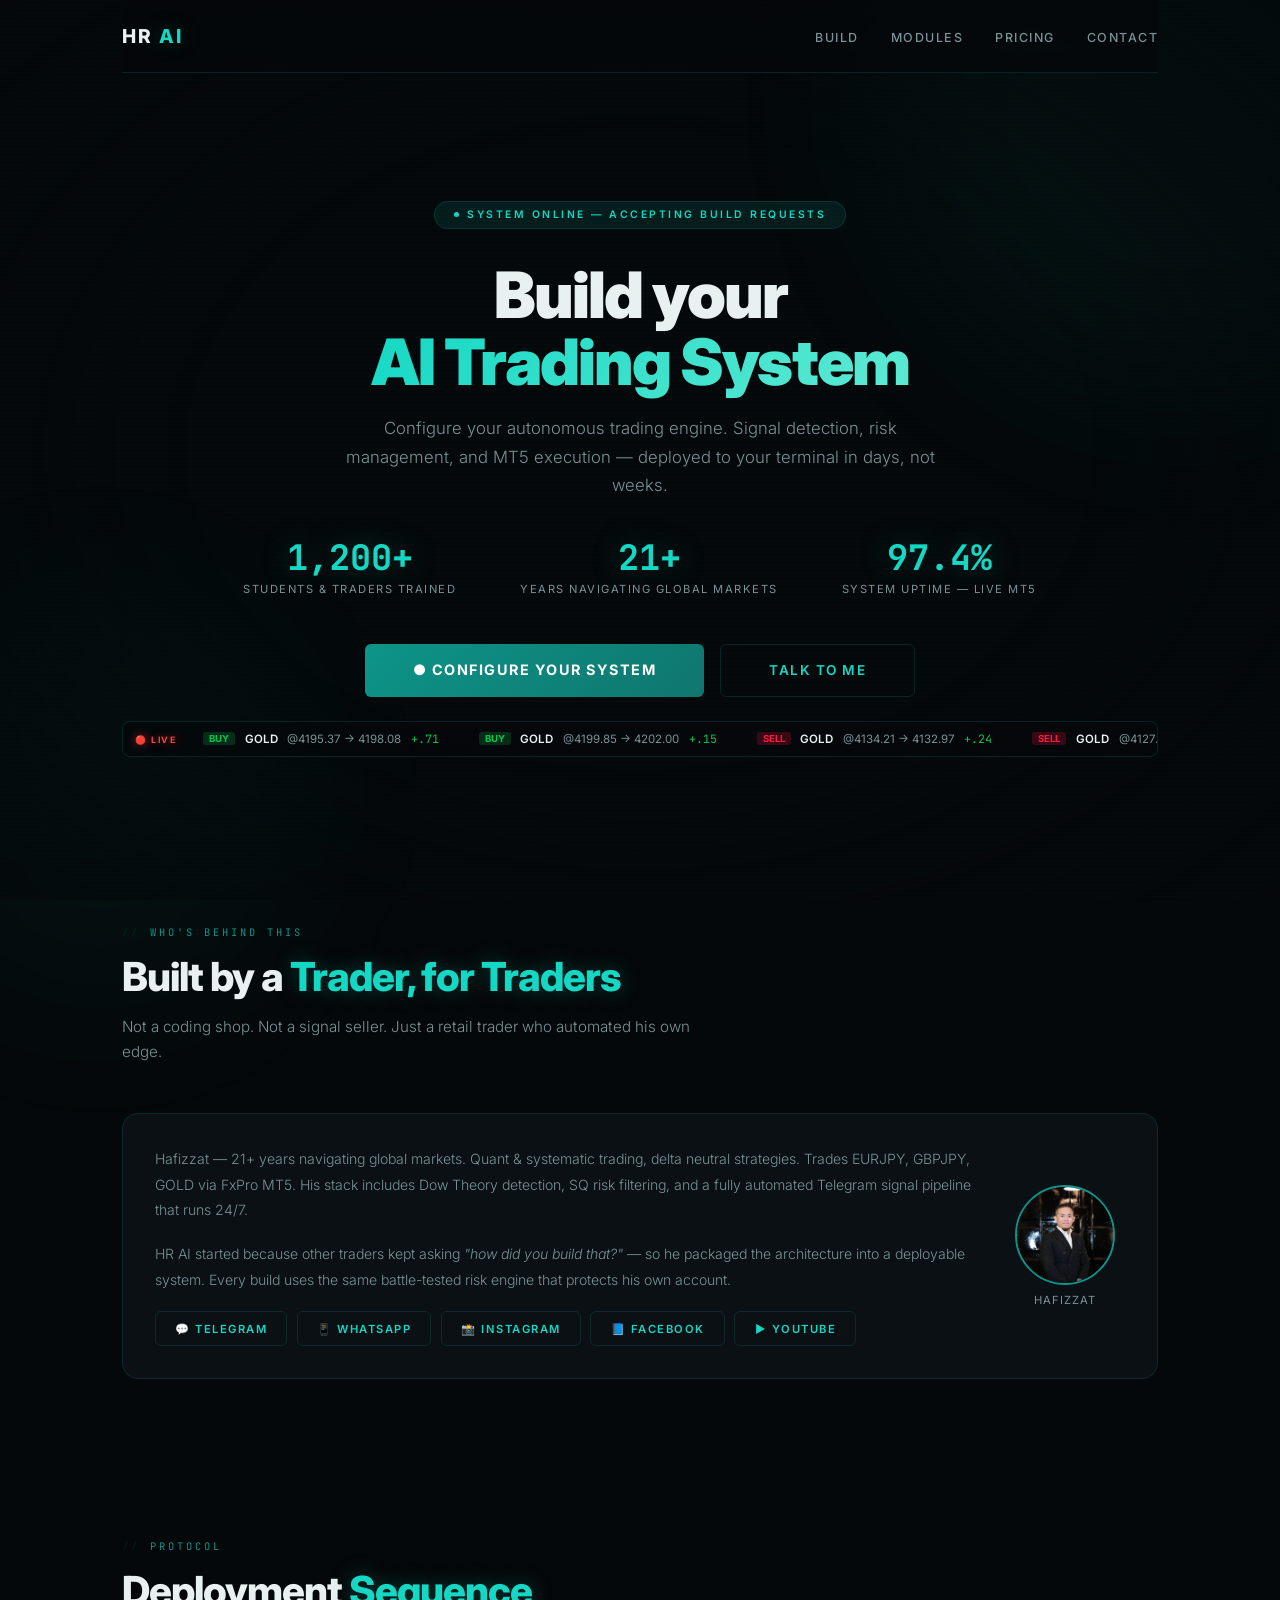
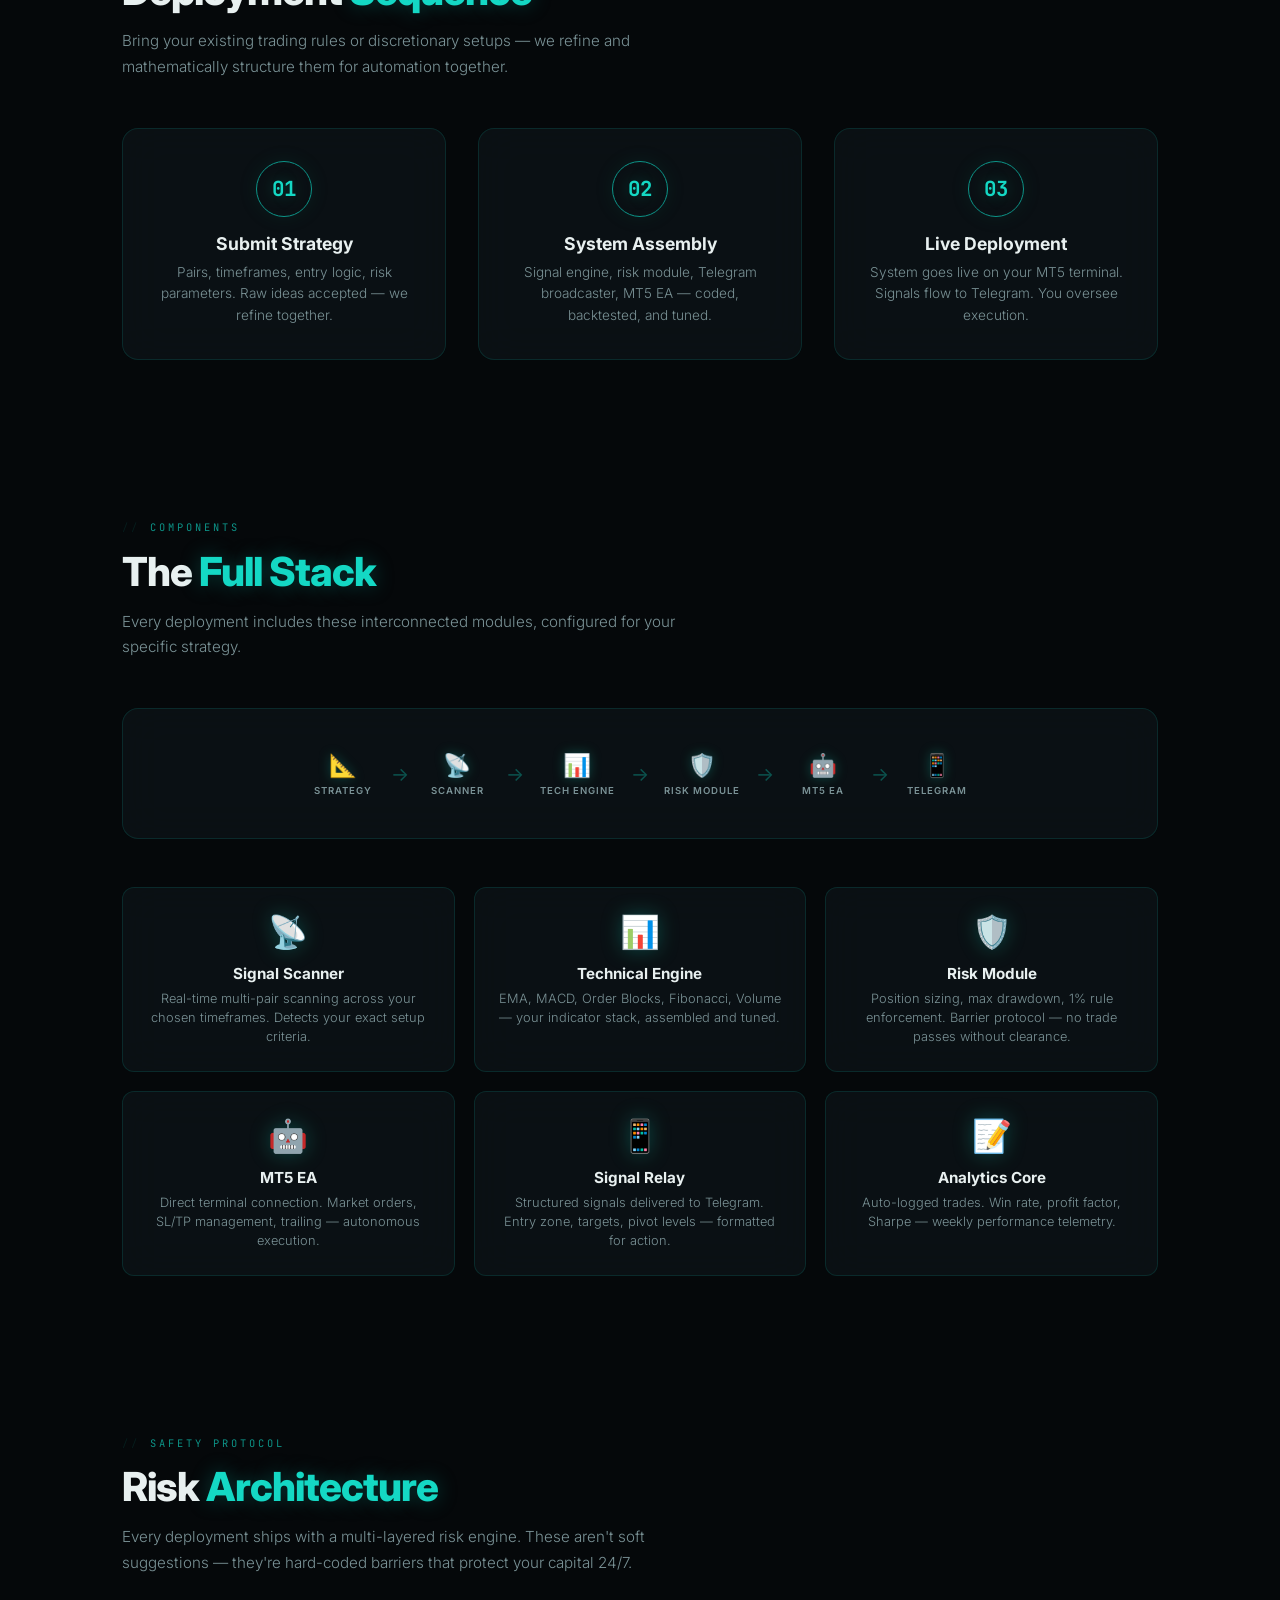
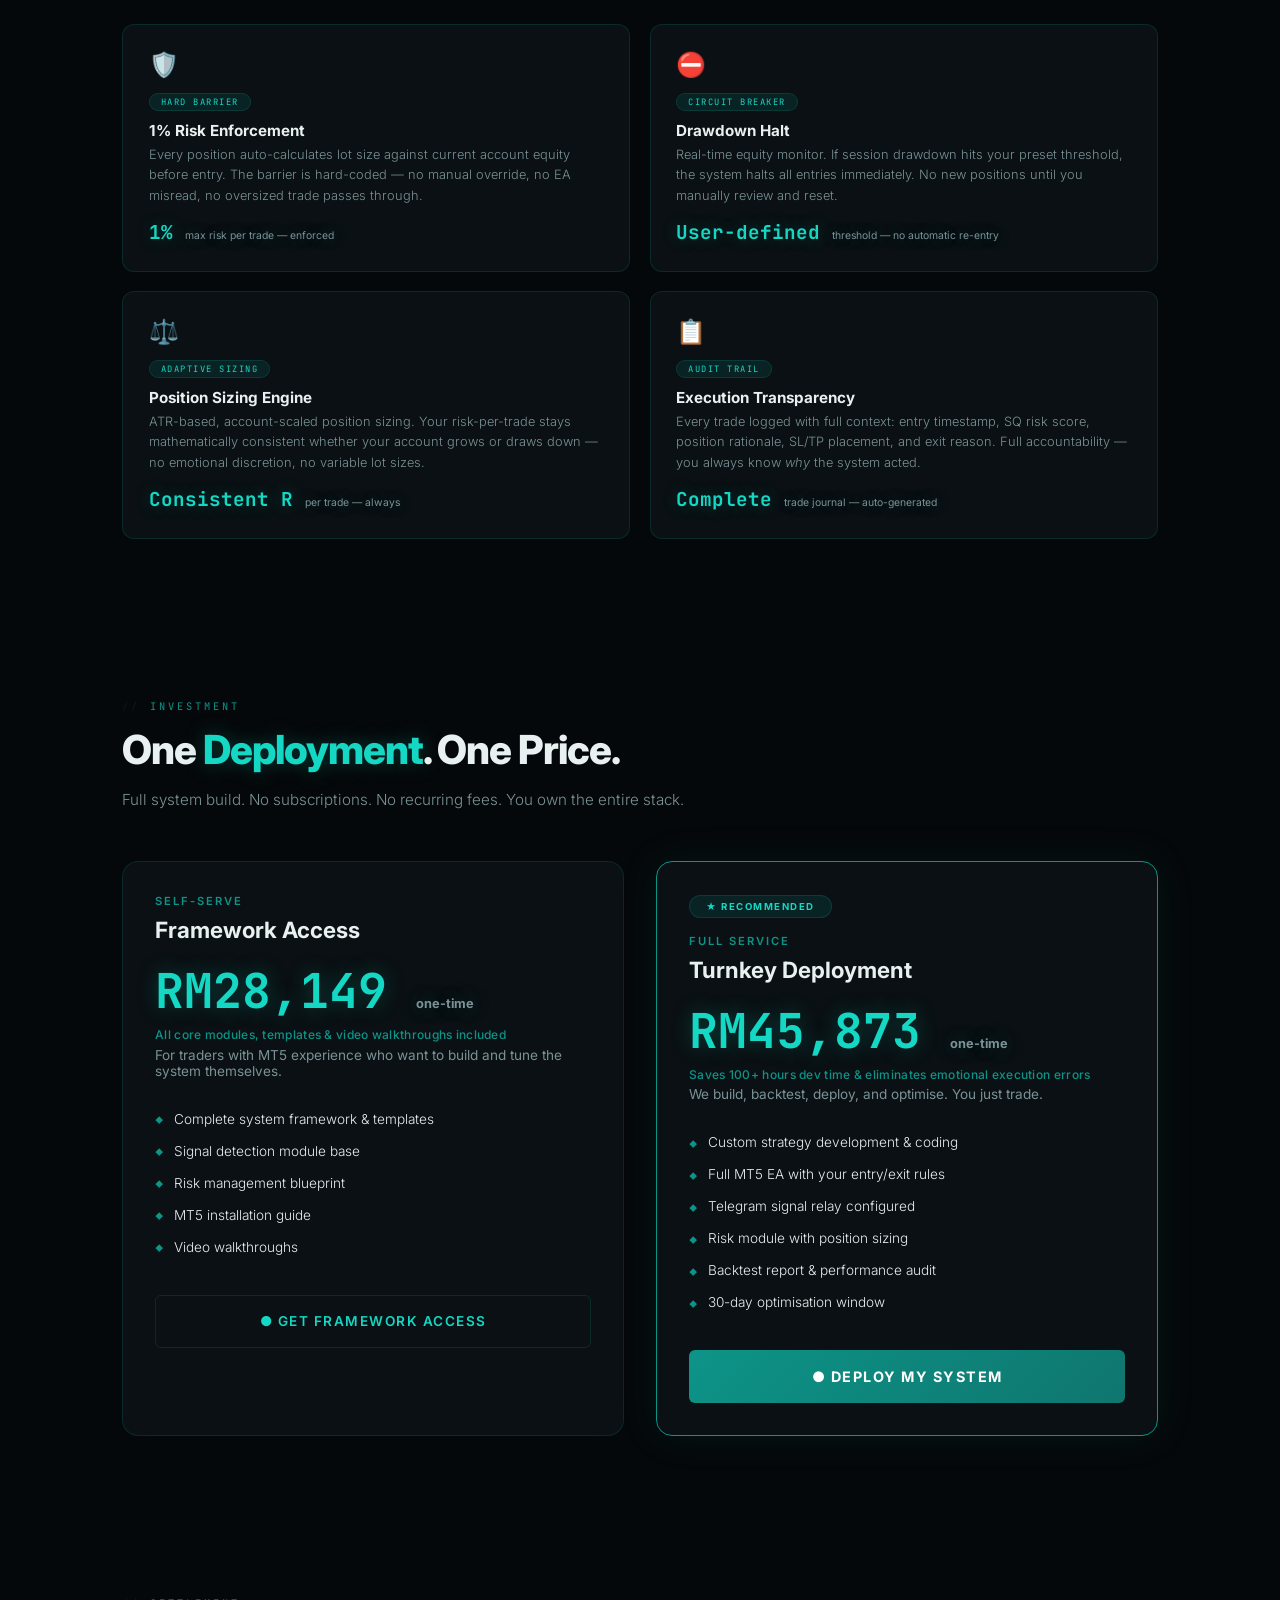
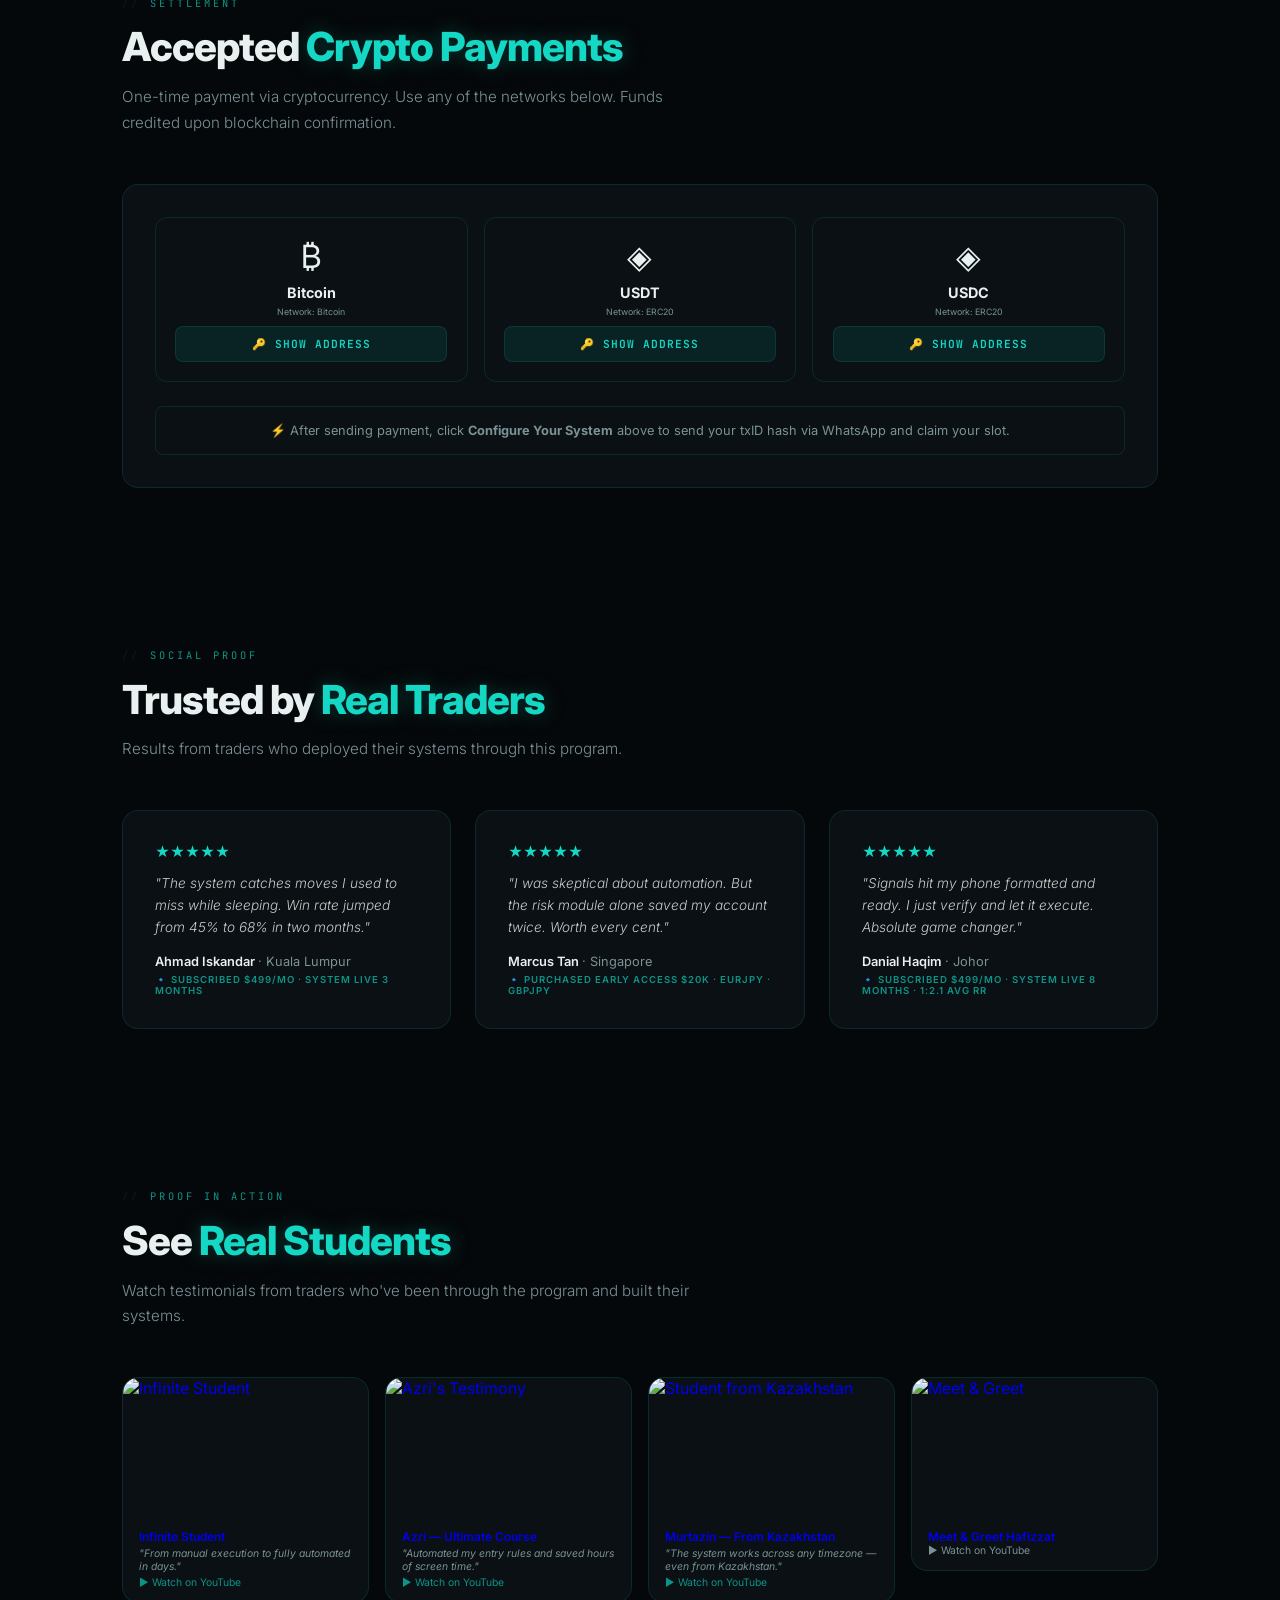
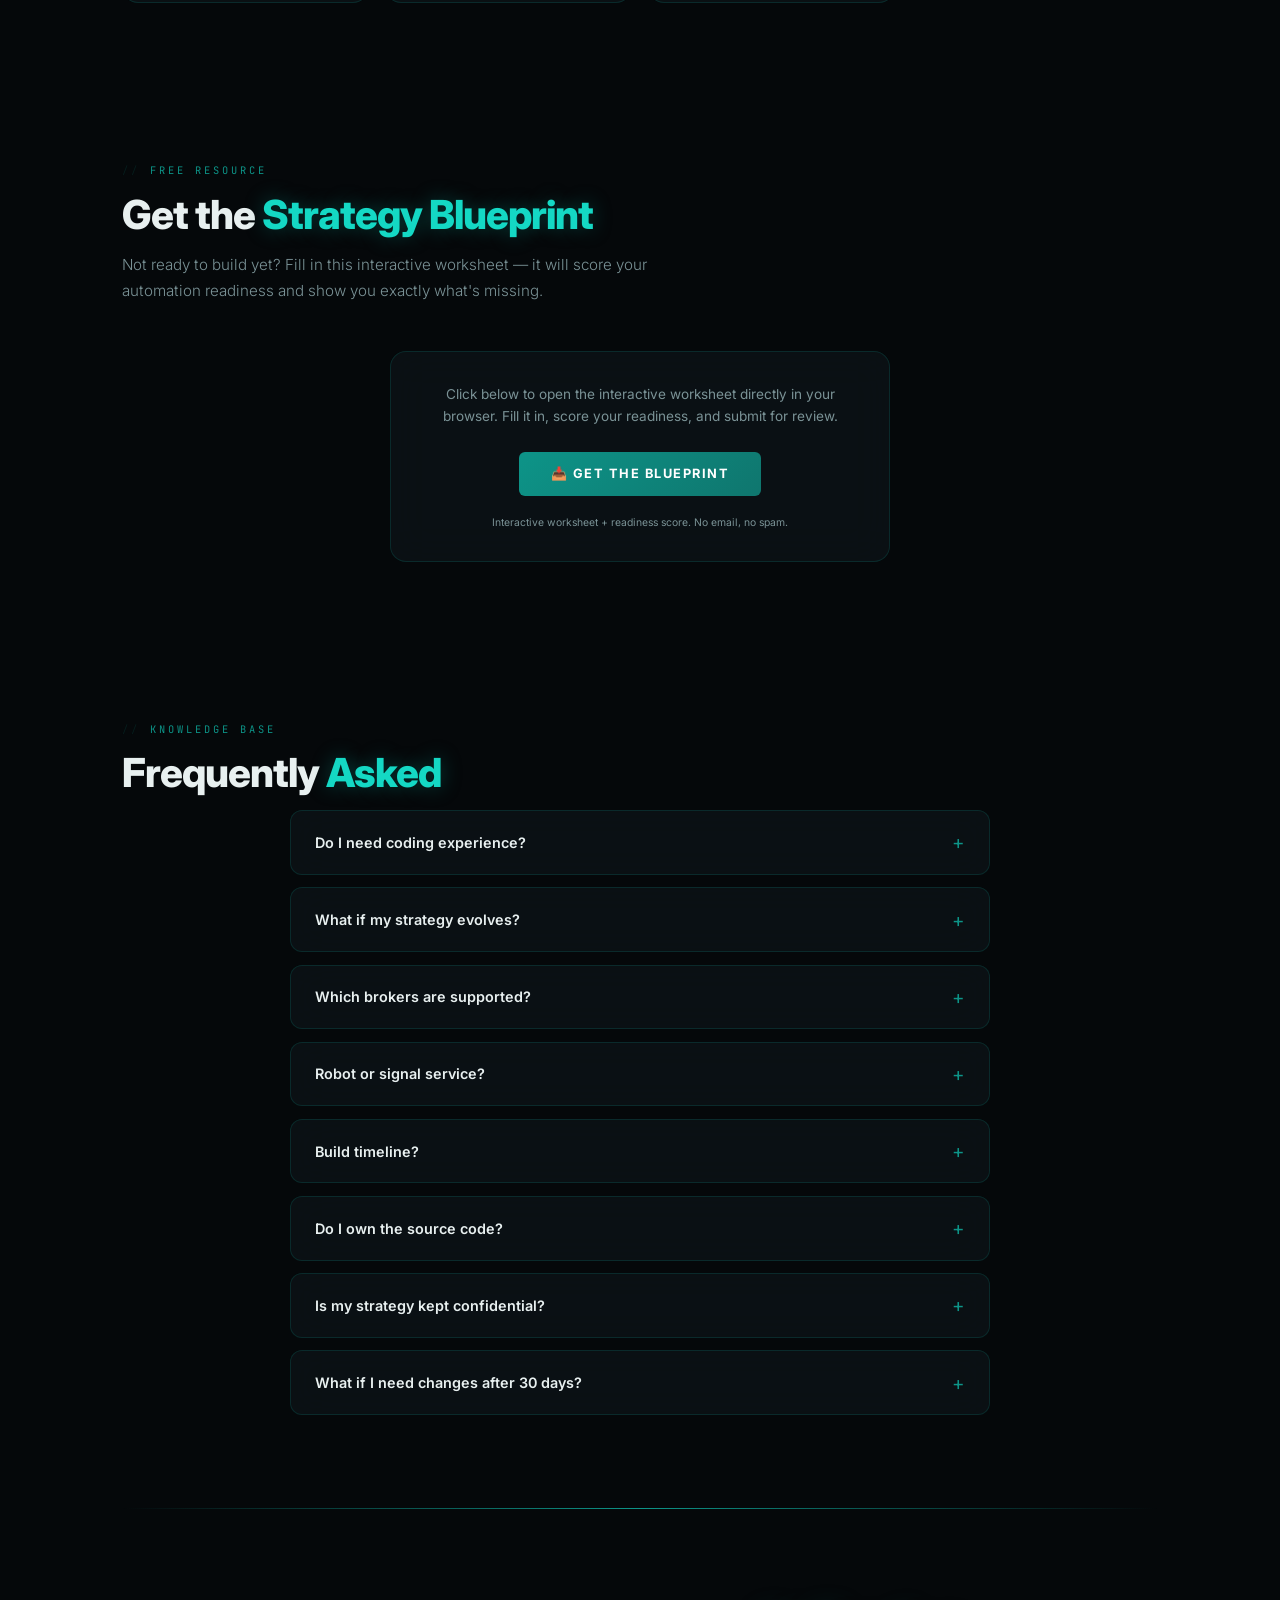
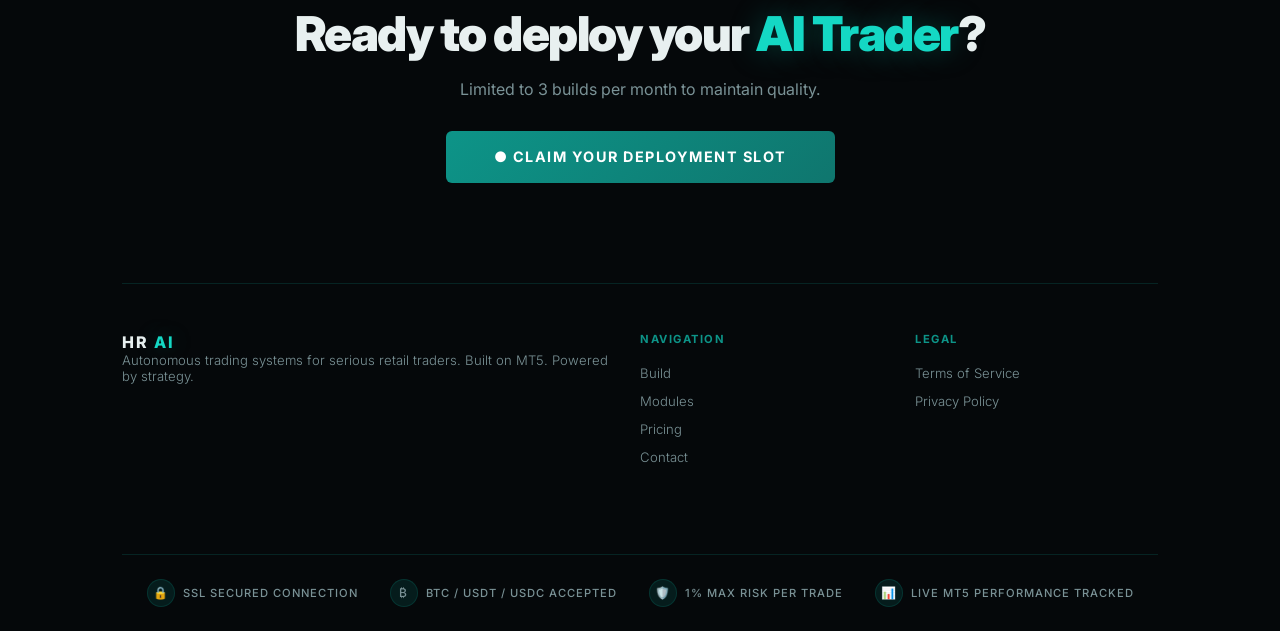
==== commit 046013f5: "Make testimonial names realistic — Ahmad Iskandar, Marcus Tan, Danial Haqim with locations" ====
--- a/index.html
+++ b/index.html
@@ -1218,19 +1218,19 @@
         <div class="card testimonial">
           <div class="stars">★★★★★</div>
           <blockquote>"The system catches moves I used to miss while sleeping. Win rate jumped from 45% to 68% in two months."</blockquote>
-          <div class="author">Faza <span>· Standard Subscriber</span></div>
+          <div class="author">Ahmad Iskandar <span>· Kuala Lumpur</span></div>
           <div style="font-size:0.6rem; color:var(--cyan); font-weight:600; text-transform:uppercase; letter-spacing:1px; margin-top:0.3rem;">🔹 Subscribed $499/mo · System Live 3 Months</div>
         </div>
         <div class="card testimonial">
           <div class="stars">★★★★★</div>
           <blockquote>"I was skeptical about automation. But the risk module alone saved my account twice. Worth every cent."</blockquote>
-          <div class="author">Darvin <span>· Early Access Owner</span></div>
+          <div class="author">Marcus Tan <span>· Singapore</span></div>
           <div style="font-size:0.6rem; color:var(--cyan); font-weight:600; text-transform:uppercase; letter-spacing:1px; margin-top:0.3rem;">🔹 Purchased Early Access $20k · EURJPY · GBPJPY</div>
         </div>
         <div class="card testimonial">
           <div class="stars">★★★★★</div>
           <blockquote>"Signals hit my phone formatted and ready. I just verify and let it execute. Absolute game changer."</blockquote>
-          <div class="author">Jackson <span>· Standard Subscriber</span></div>
+          <div class="author">Danial Haqim <span>· Johor</span></div>
           <div style="font-size:0.6rem; color:var(--cyan); font-weight:600; text-transform:uppercase; letter-spacing:1px; margin-top:0.3rem;">🔹 Subscribed $499/mo · System Live 8 Months · 1:2.1 Avg RR</div>
         </div>
       </div>
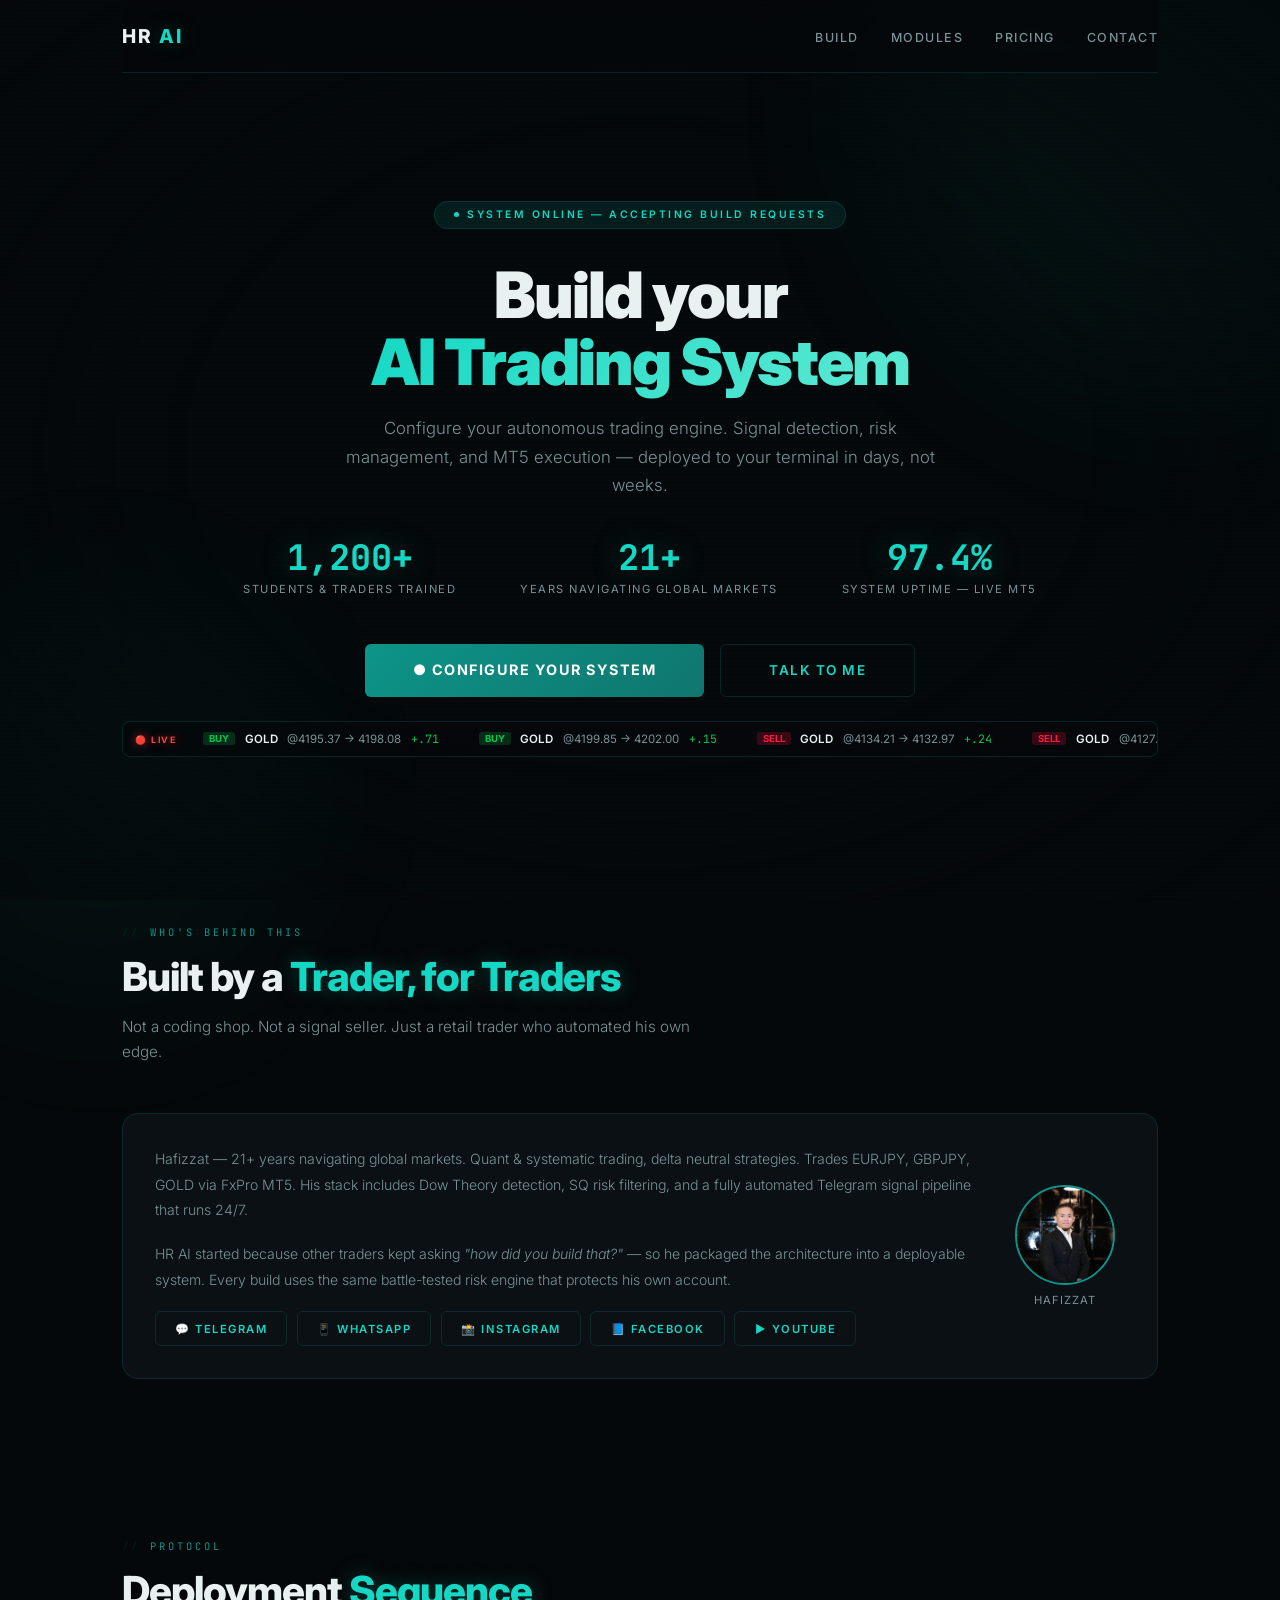
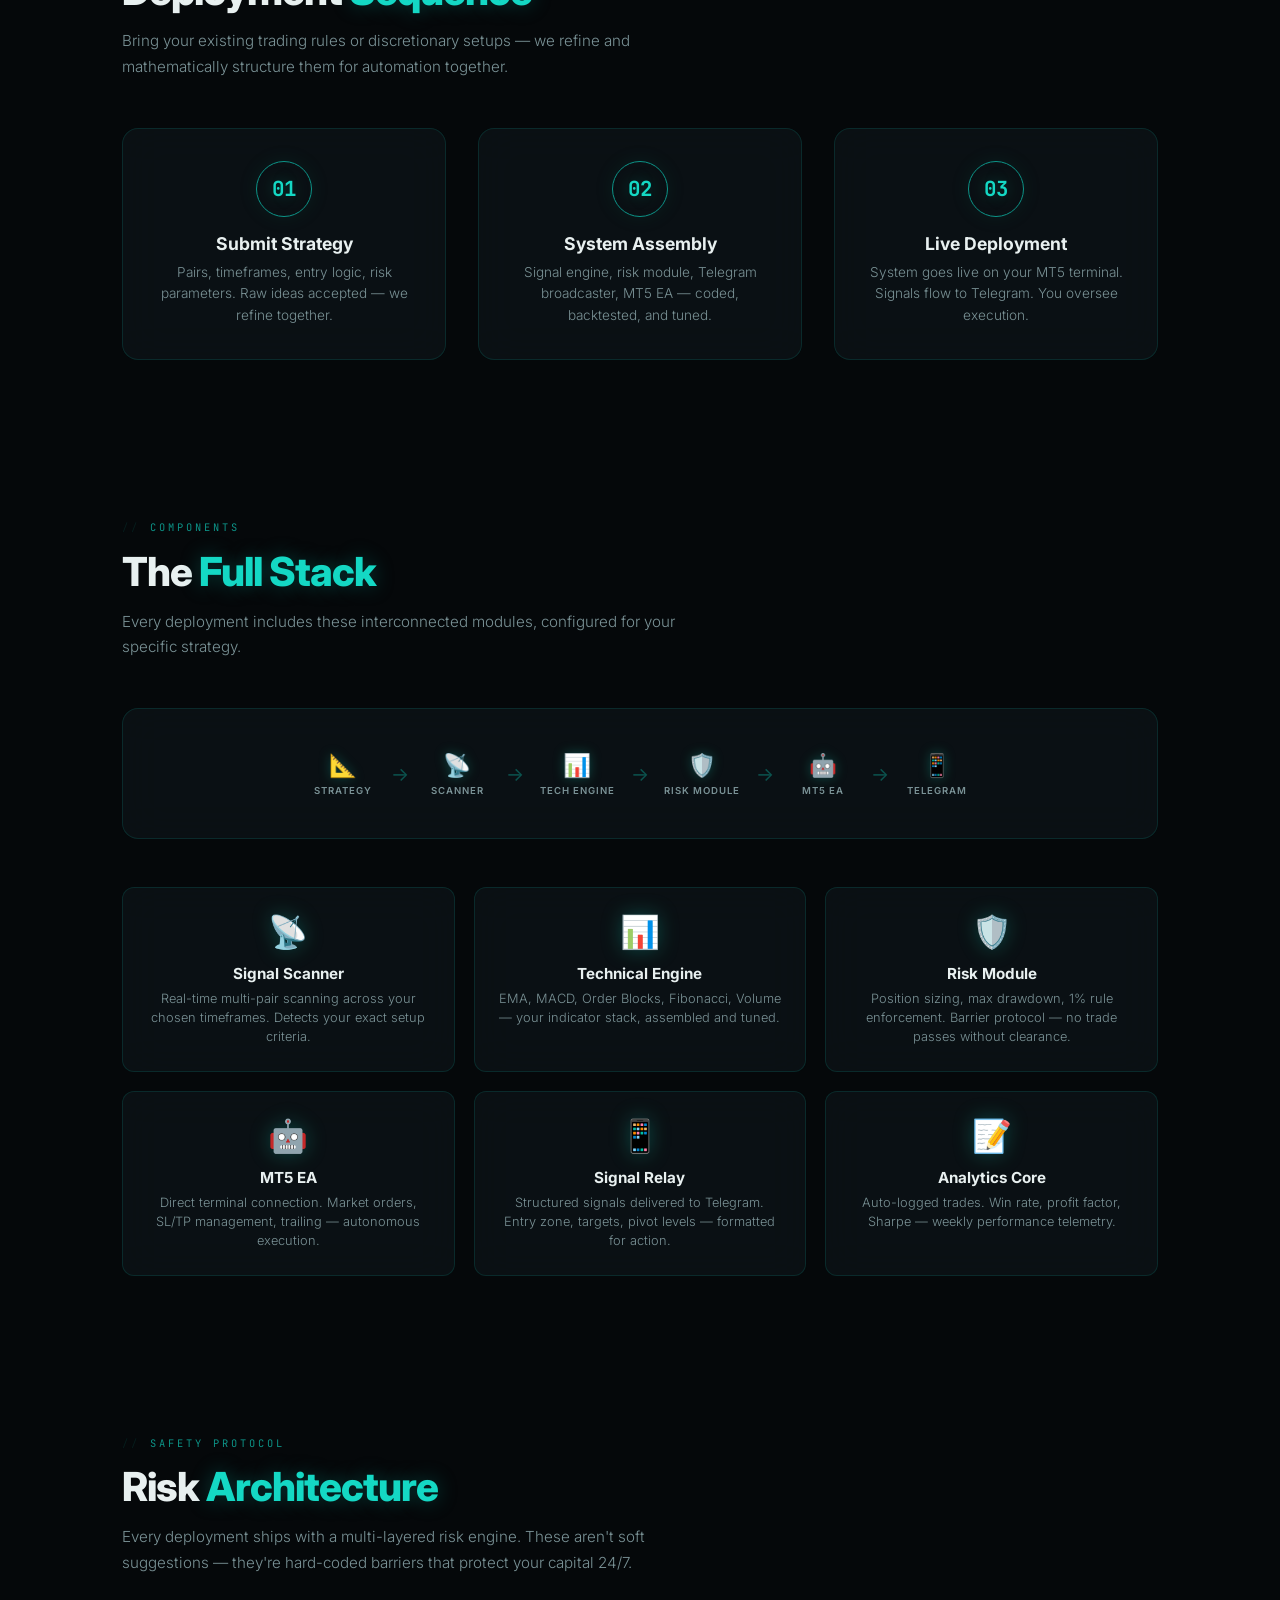
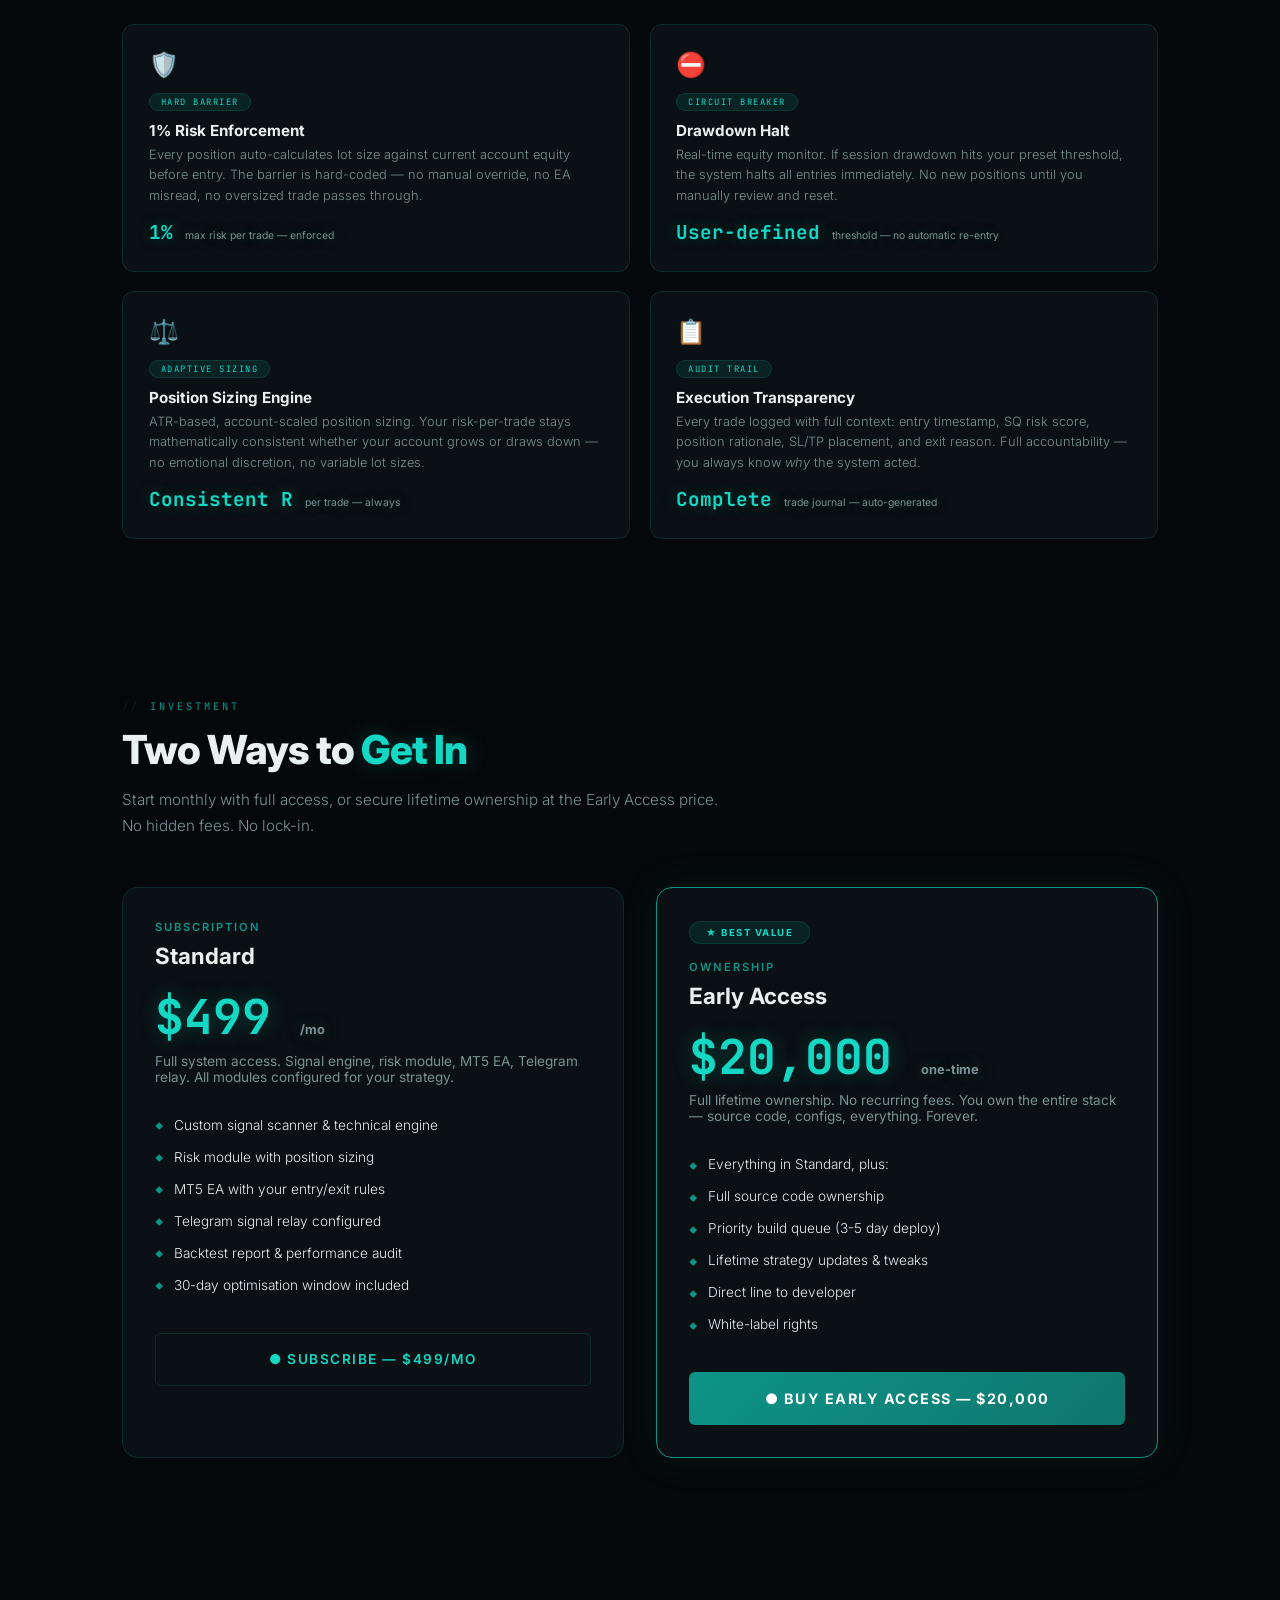
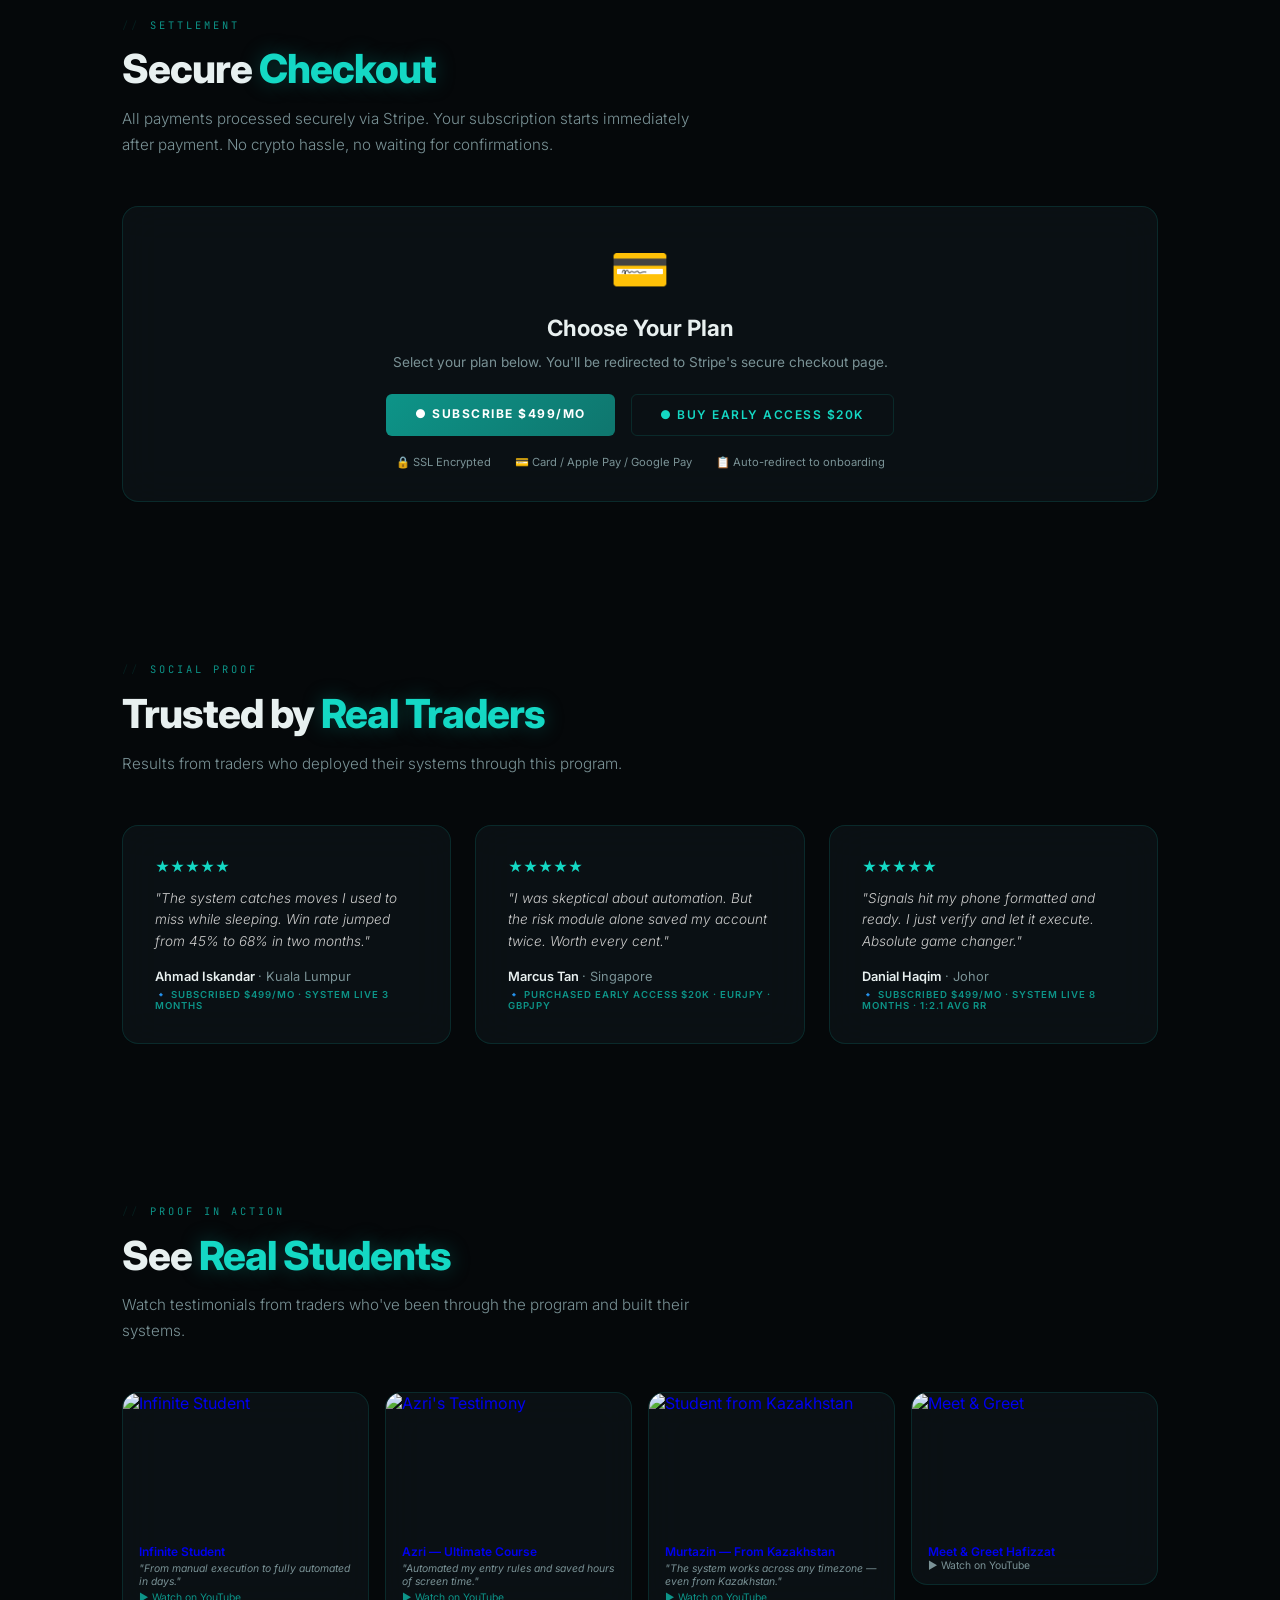
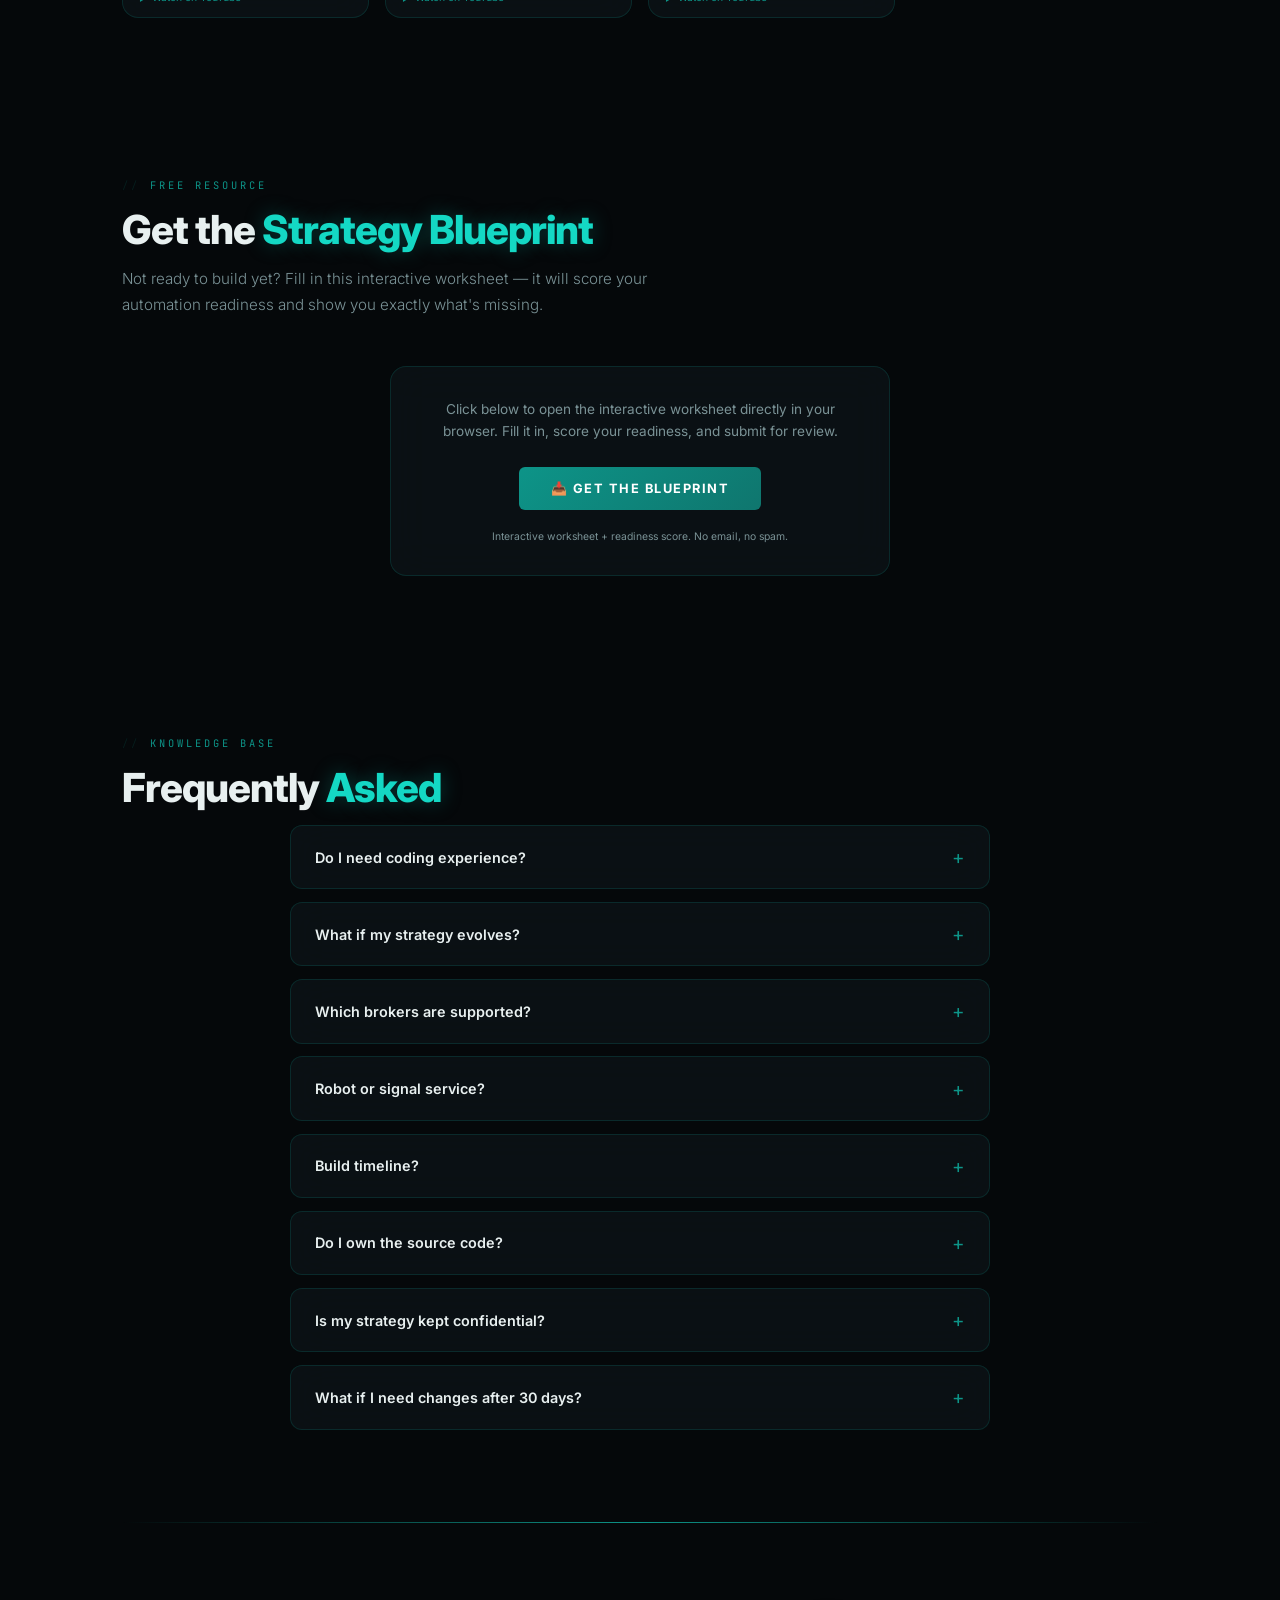
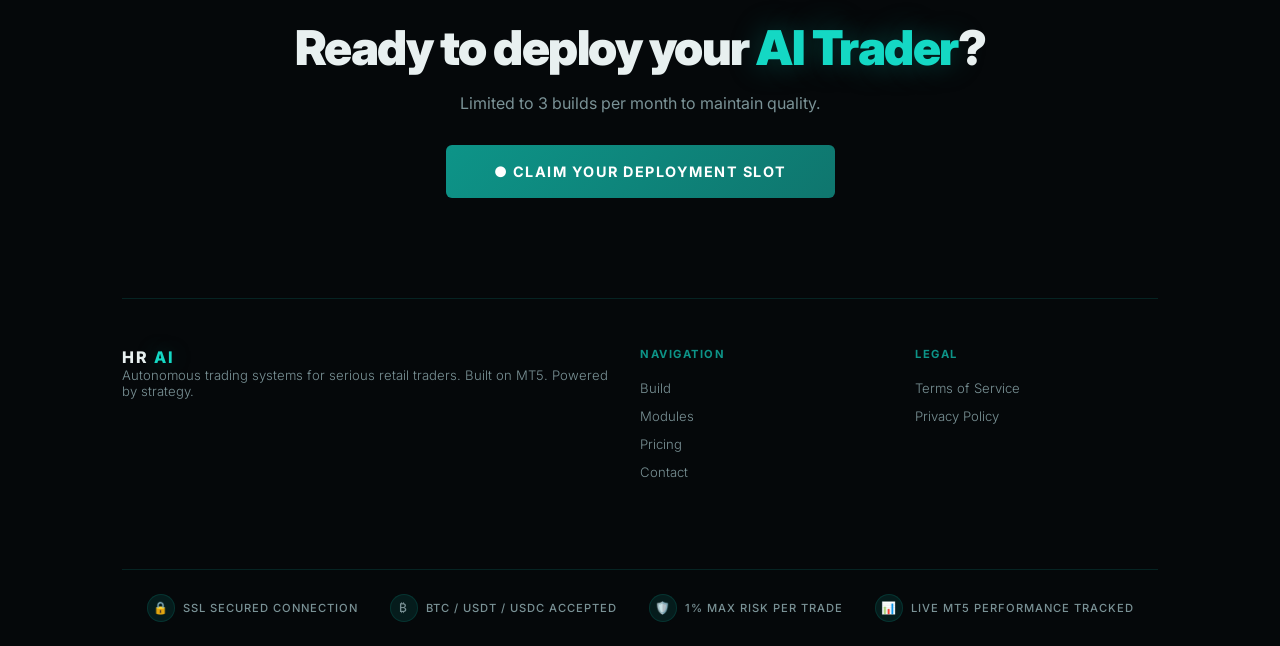
==== commit 2f00b769: "Replace RM28k/RM45k pricing with $499/mo Standard + $20k Early Access plans. Stripe checkout instead" ====
--- a/index.html
+++ b/index.html
@@ -1127,40 +1127,39 @@
     <!-- ── Pricing ── -->
     <section id="pricing">
       <div class="section-label">Investment</div>
-      <h2 class="section-title">One <span class="highlight">Deployment</span>. One Price.</h2>
-      <p class="section-desc">Full system build. No subscriptions. No recurring fees. You own the entire stack.</p>
+      <h2 class="section-title">Two Ways to <span class="highlight">Get In</span></h2>
+      <p class="section-desc">Start monthly with full access, or secure lifetime ownership at the Early Access price. No hidden fees. No lock-in.</p>
       <div class="pricing-grid">
         <div class="card">
-          <div class="card-label">Self-Serve</div>
-          <h3>Framework Access</h3>
-          <div class="price">RM28,149 <small>one-time</small></div>
-          <p style="font-size:0.75rem; color:var(--cyan); font-weight:500; margin-bottom:0.3rem; letter-spacing:0.3px;">All core modules, templates &amp; video walkthroughs included</p>
-          <p class="card-desc">For traders with MT5 experience who want to build and tune the system themselves.</p>
+          <div class="card-label">Subscription</div>
+          <h3>Standard</h3>
+          <div class="price">$499 <small>/mo</small></div>
+          <p class="card-desc">Full system access. Signal engine, risk module, MT5 EA, Telegram relay. All modules configured for your strategy.</p>
           <ul>
-            <li>Complete system framework &amp; templates</li>
-            <li>Signal detection module base</li>
-            <li>Risk management blueprint</li>
-            <li>MT5 installation guide</li>
-            <li>Video walkthroughs</li>
+            <li>Custom signal scanner &amp; technical engine</li>
+            <li>Risk module with position sizing</li>
+            <li>MT5 EA with your entry/exit rules</li>
+            <li>Telegram signal relay configured</li>
+            <li>Backtest report &amp; performance audit</li>
+            <li>30-day optimisation window included</li>
           </ul>
-          <a href="https://wa.me/60133355669?text=Hi%20Hafizzat%2C%20I'm%20interested%20in%20the%20Self-Serve%20Framework%20(RM28%2C149).%20Can%20you%20share%20more%20details%3F" class="btn-outline" style="width:100%;text-align:center;display:block;">● Get Framework Access</a>
+          <a href="https://wa.me/60133355669?text=Hi%20Hafizzat%2C%20I%20want%20to%20subscribe%20to%20the%20Standard%20plan%20(%24499%2Fmo).%20Let's%20start." class="btn-outline" style="width:100%;text-align:center;display:block;">● Subscribe — $499/mo</a>
         </div>
         <div class="card featured">
-          <div class="card-badge">★ Recommended</div>
-          <div class="card-label">Full Service</div>
-          <h3>Turnkey Deployment</h3>
-          <div class="price">RM45,873 <small>one-time</small></div>
-          <p style="font-size:0.75rem; color:var(--cyan); font-weight:500; margin-bottom:0.3rem; letter-spacing:0.3px;">Saves 100+ hours dev time &amp; eliminates emotional execution errors</p>
-          <p class="card-desc">We build, backtest, deploy, and optimise. You just trade.</p>
+          <div class="card-badge">★ Best Value</div>
+          <div class="card-label">Ownership</div>
+          <h3>Early Access</h3>
+          <div class="price">$20,000 <small>one-time</small></div>
+          <p class="card-desc">Full lifetime ownership. No recurring fees. You own the entire stack — source code, configs, everything. Forever.</p>
           <ul>
-            <li>Custom strategy development &amp; coding</li>
-            <li>Full MT5 EA with your entry/exit rules</li>
-            <li>Telegram signal relay configured</li>
-            <li>Risk module with position sizing</li>
-            <li>Backtest report &amp; performance audit</li>
-            <li>30-day optimisation window</li>
+            <li>Everything in Standard, plus:</li>
+            <li>Full source code ownership</li>
+            <li>Priority build queue (3-5 day deploy)</li>
+            <li>Lifetime strategy updates &amp; tweaks</li>
+            <li>Direct line to developer</li>
+            <li>White-label rights</li>
           </ul>
-          <a href="https://wa.me/60133355669?text=Hi%20Hafizzat%2C%20I'm%20interested%20in%20the%20Turnkey%20Deployment%20(RM45%2C873).%20Let's%20talk%20about%20my%20strategy." class="btn-primary" style="width:100%;text-align:center;display:block;">● Deploy My System</a>
+          <a href="https://wa.me/60133355669?text=Hi%20Hafizzat%2C%20I'm%20interested%20in%20Early%20Access%20(%2420%2C000).%20Let's%20talk%20about%20my%20system." class="btn-primary" style="width:100%;text-align:center;display:block;">● Buy Early Access — $20,000</a>
         </div>
       </div>
     </section>
@@ -1168,43 +1167,20 @@
     <!-- ── Payment ── -->
     <section id="payment">
       <div class="section-label">Settlement</div>
-      <h2 class="section-title">Accepted <span class="highlight">Crypto Payments</span></h2>
-      <p class="section-desc">One-time payment via cryptocurrency. Use any of the networks below. Funds credited upon blockchain confirmation.</p>
-      <div class="card" style="padding: 2rem;">
-        <div style="display:grid; grid-template-columns: 1fr 1fr 1fr; gap:1rem;">
-          <div style="border:1px solid var(--border); border-radius:12px; padding:1.2rem; text-align:center;">
-            <div style="font-size:2rem; margin-bottom:0.5rem;">₿</div>
-            <h3 style="font-size:0.9rem; margin-bottom:0.3rem;">Bitcoin</h3>
-            <div style="font-size:0.55rem; color:var(--text-dim); margin-bottom:0.6rem;">Network: Bitcoin</div>
-            <button class="pay-btn" onclick="toggleAddress('btc-addr')">🔑 Show Address</button>
-            <div id="btc-addr" class="pay-address">
-              <span class="pay-addr-text">bc1q5qt4qrf536q7zmrfxzcvaulpwlfa66hyuhqku9</span>
-              <button class="copy-btn" onclick="copyAddress('btc-addr')">📋 Copy</button>
-            </div>
-          </div>
-          <div style="border:1px solid var(--border); border-radius:12px; padding:1.2rem; text-align:center;">
-            <div style="font-size:2rem; margin-bottom:0.5rem;">◈</div>
-            <h3 style="font-size:0.9rem; margin-bottom:0.3rem;">USDT</h3>
-            <div style="font-size:0.55rem; color:var(--text-dim); margin-bottom:0.6rem;">Network: ERC20</div>
-            <button class="pay-btn" onclick="toggleAddress('usdt-addr')">🔑 Show Address</button>
-            <div id="usdt-addr" class="pay-address">
-              <span class="pay-addr-text">0xeaaa4efaaf0f9dde2c0928e1a1c2667d8af99b89</span>
-              <button class="copy-btn" onclick="copyAddress('usdt-addr')">📋 Copy</button>
-            </div>
-          </div>
-          <div style="border:1px solid var(--border); border-radius:12px; padding:1.2rem; text-align:center;">
-            <div style="font-size:2rem; margin-bottom:0.5rem;">◈</div>
-            <h3 style="font-size:0.9rem; margin-bottom:0.3rem;">USDC</h3>
-            <div style="font-size:0.55rem; color:var(--text-dim); margin-bottom:0.6rem;">Network: ERC20</div>
-            <button class="pay-btn" onclick="toggleAddress('usdc-addr')">🔑 Show Address</button>
-            <div id="usdc-addr" class="pay-address">
-              <span class="pay-addr-text">0x60657bad325874a58fb5dc7f38ca285dd676368b</span>
-              <button class="copy-btn" onclick="copyAddress('usdc-addr')">📋 Copy</button>
-            </div>
-          </div>
-        </div>
-        <div style="margin-top:1.5rem; padding:1rem; border:1px solid var(--border); border-radius:8px; text-align:center; font-size:0.8rem; color:var(--text-dim);">
-          ⚡ After sending payment, click <strong>Configure Your System</strong> above to send your txID hash via WhatsApp and claim your slot.
+      <h2 class="section-title">Secure <span class="highlight">Checkout</span></h2>
+      <p class="section-desc">All payments processed securely via Stripe. Your subscription starts immediately after payment. No crypto hassle, no waiting for confirmations.</p>
+      <div class="card" style="padding: 2rem; text-align:center;">
+        <div style="font-size:3rem; margin-bottom:1rem;">💳</div>
+        <h3 style="margin-bottom:0.8rem;">Choose Your Plan</h3>
+        <p style="color:var(--text-dim); font-size:0.85rem; margin-bottom:1.5rem;">Select your plan below. You'll be redirected to Stripe's secure checkout page.</p>
+        <div style="display:flex; gap:1rem; justify-content:center; flex-wrap:wrap;">
+          <a href="https://buy.stripe.com/6oE03U5UX9hz6TCbII" class="btn-primary" style="font-size:0.75rem; padding:0.8rem 1.8rem;">● Subscribe $499/mo</a>
+          <a href="https://buy.stripe.com/3cs6r638l6n79pyaEE" class="btn-outline" style="font-size:0.75rem; padding:0.8rem 1.8rem;">● Buy Early Access $20K</a>
+        </div>
+        <div style="margin-top:1.2rem; display:flex; gap:1.5rem; justify-content:center; font-size:0.7rem; color:var(--text-dim); flex-wrap:wrap;">
+          <span>🔒 SSL Encrypted</span>
+          <span>💳 Card / Apple Pay / Google Pay</span>
+          <span>📋 Auto-redirect to onboarding</span>
         </div>
       </div>
     </section>
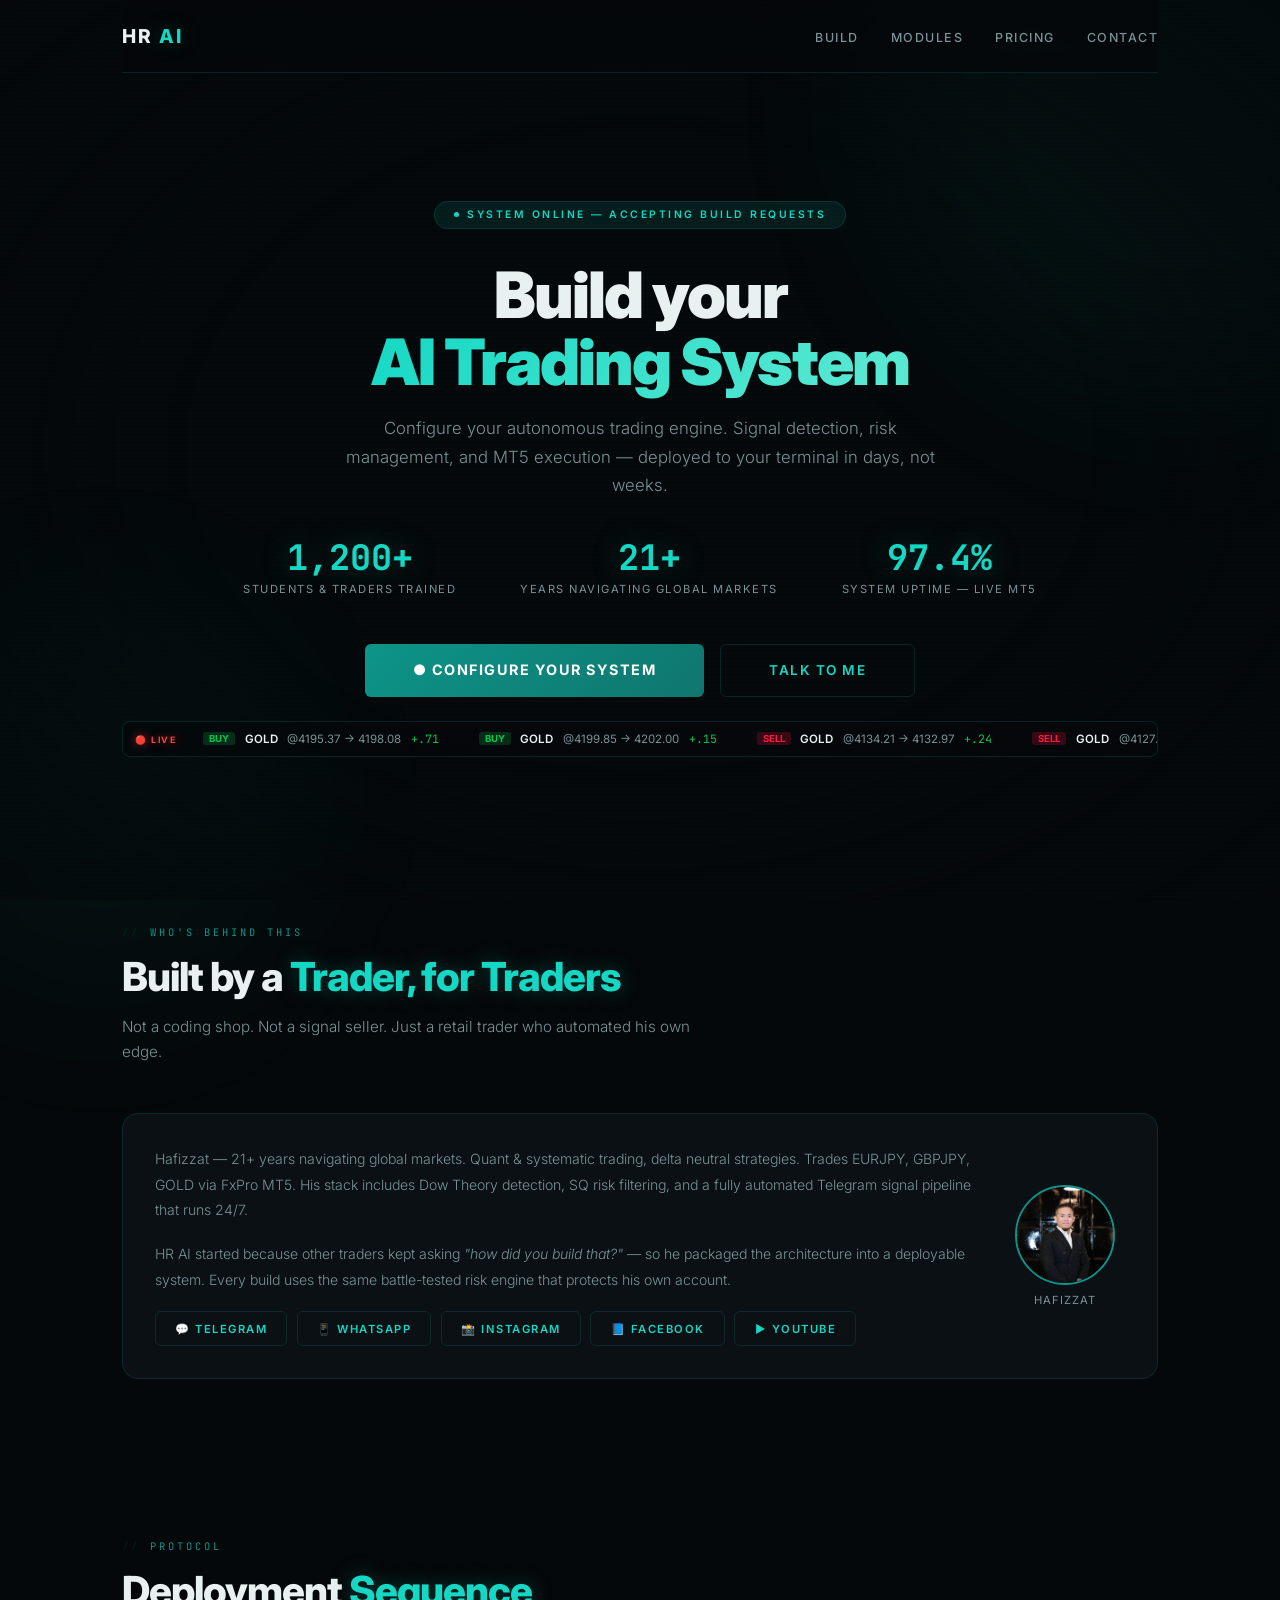
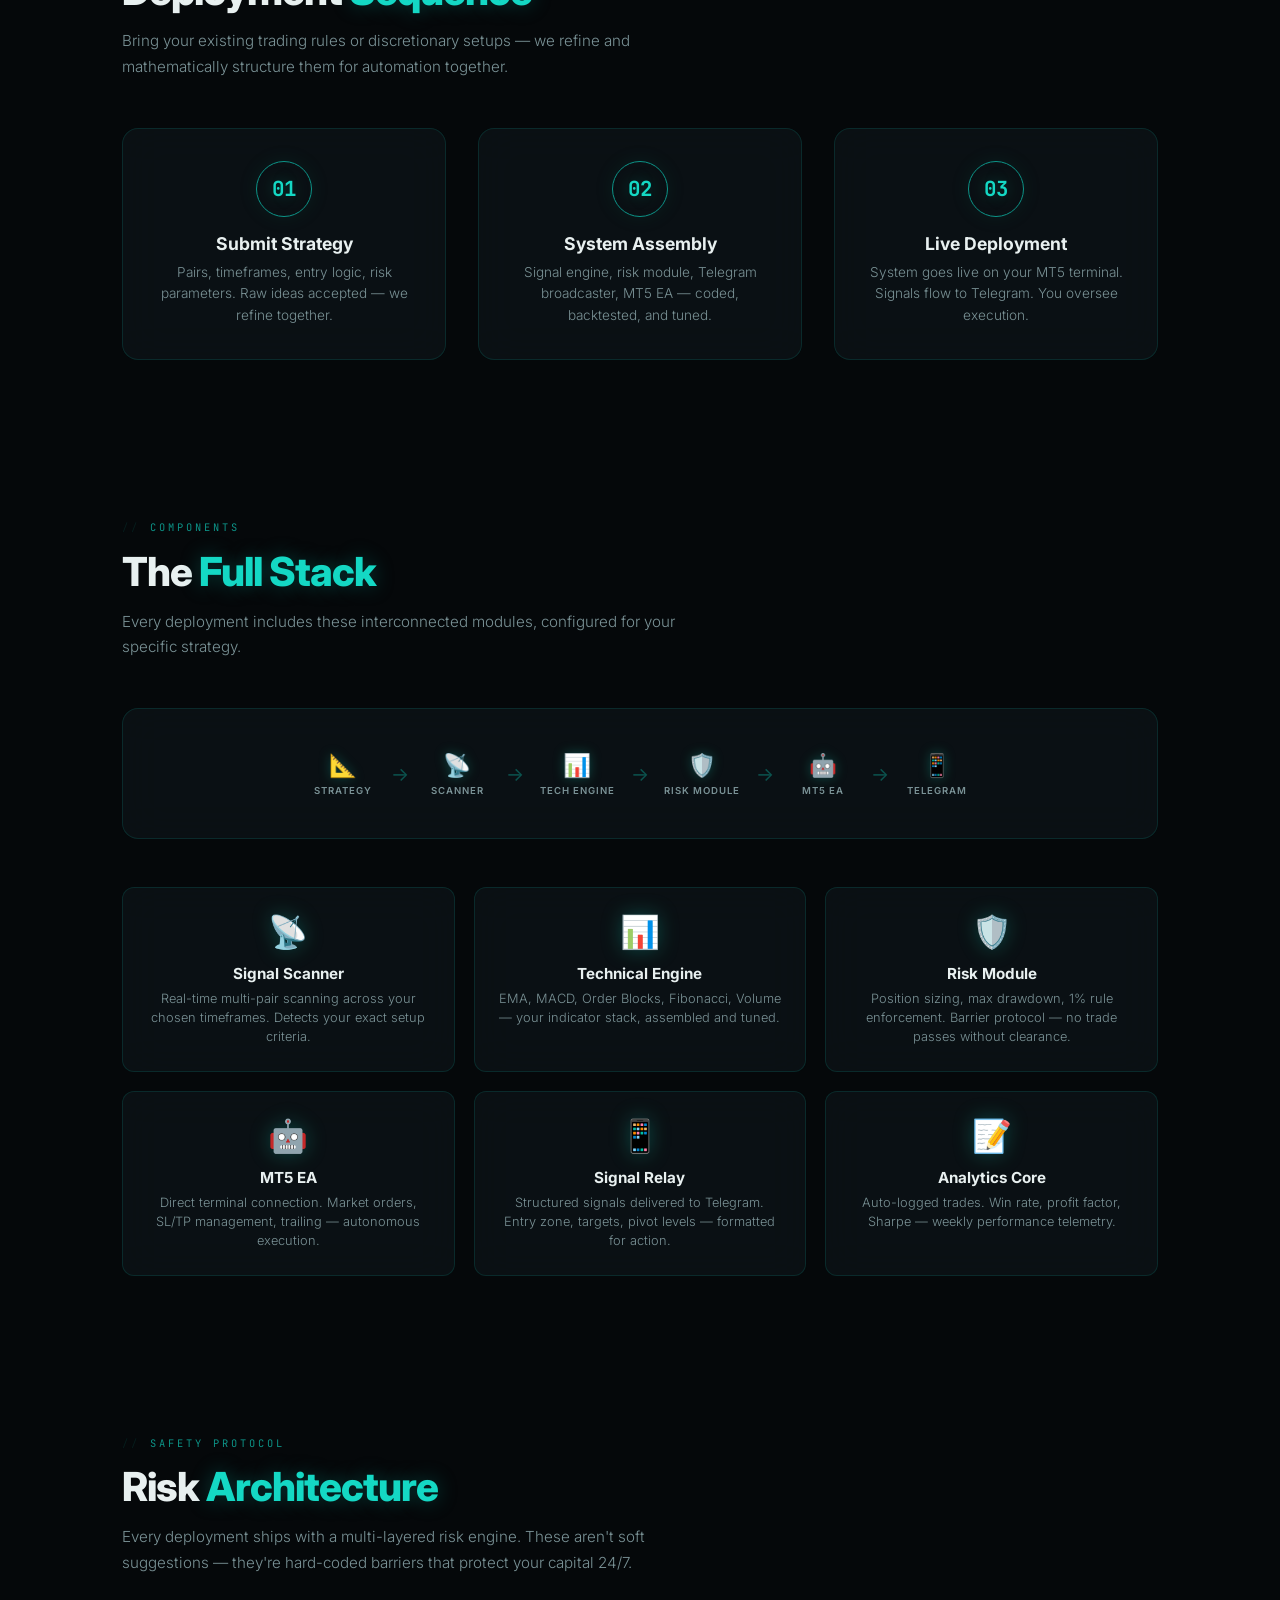
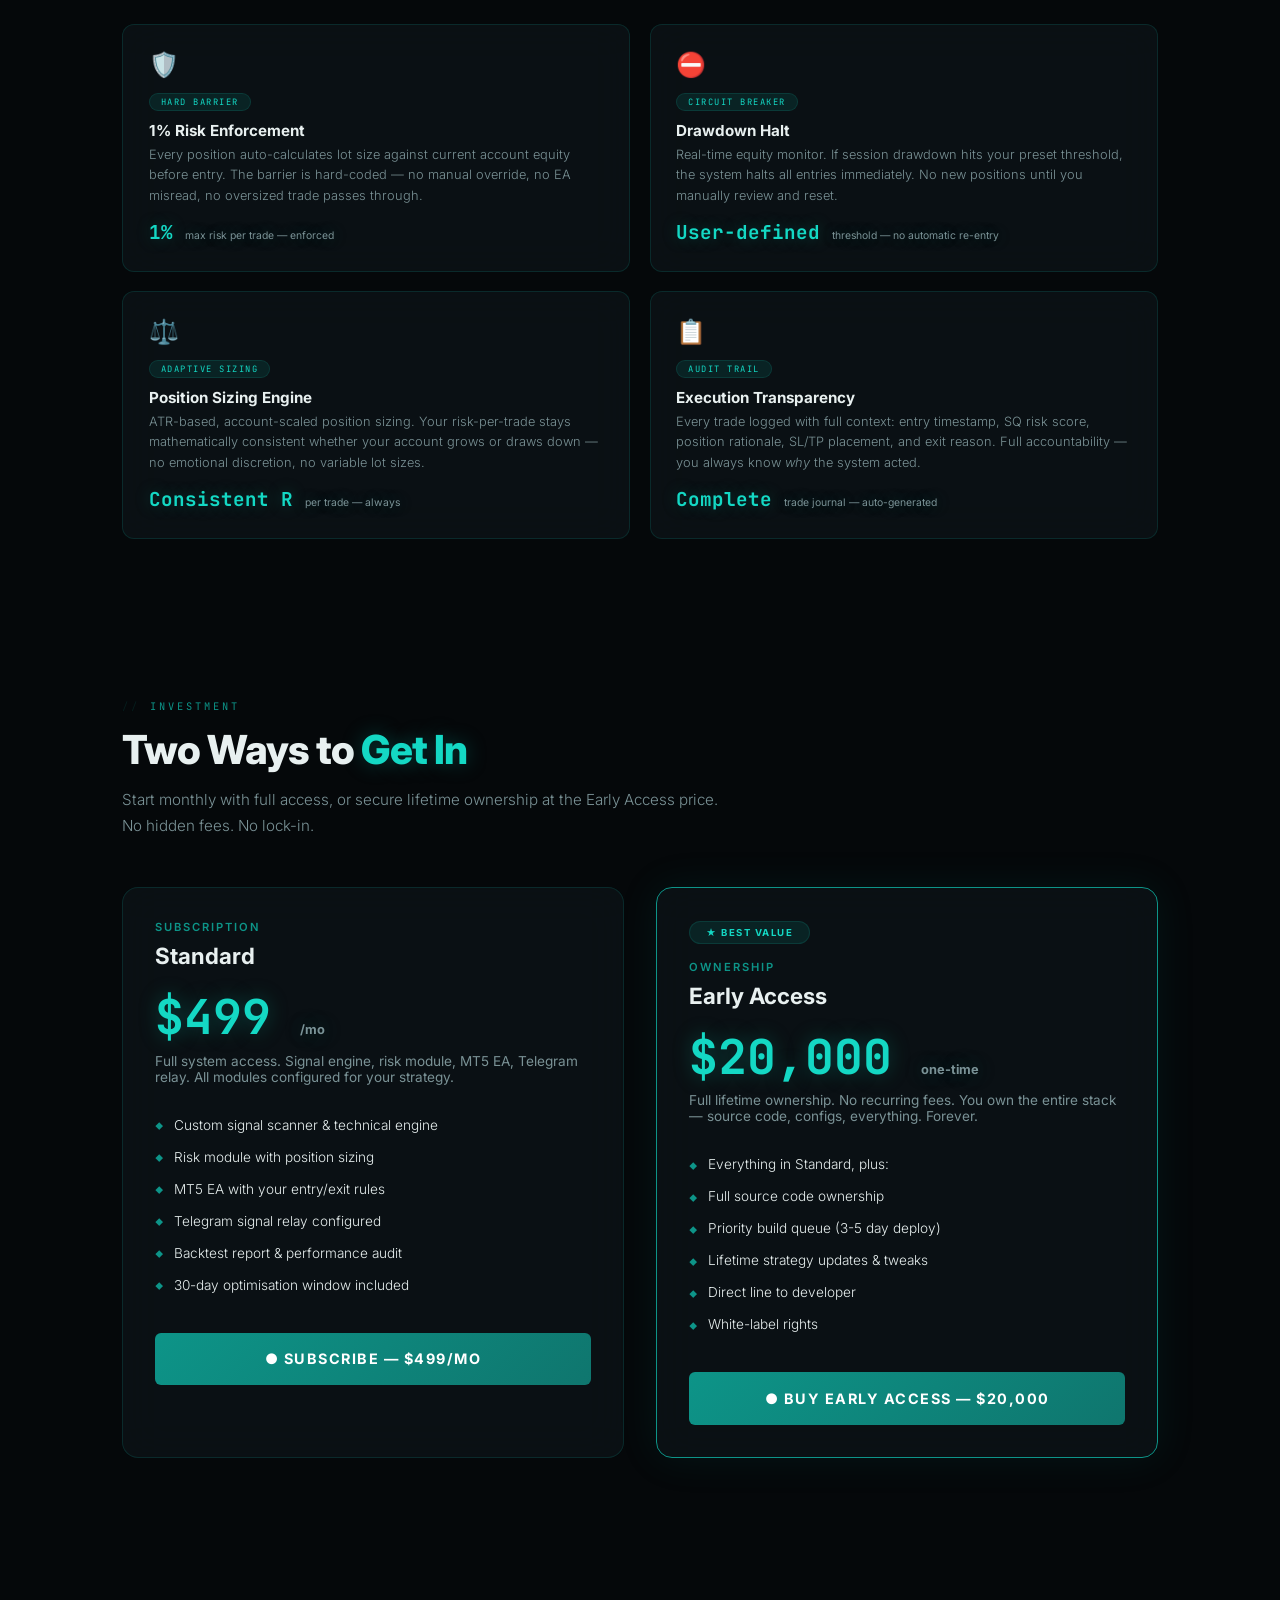
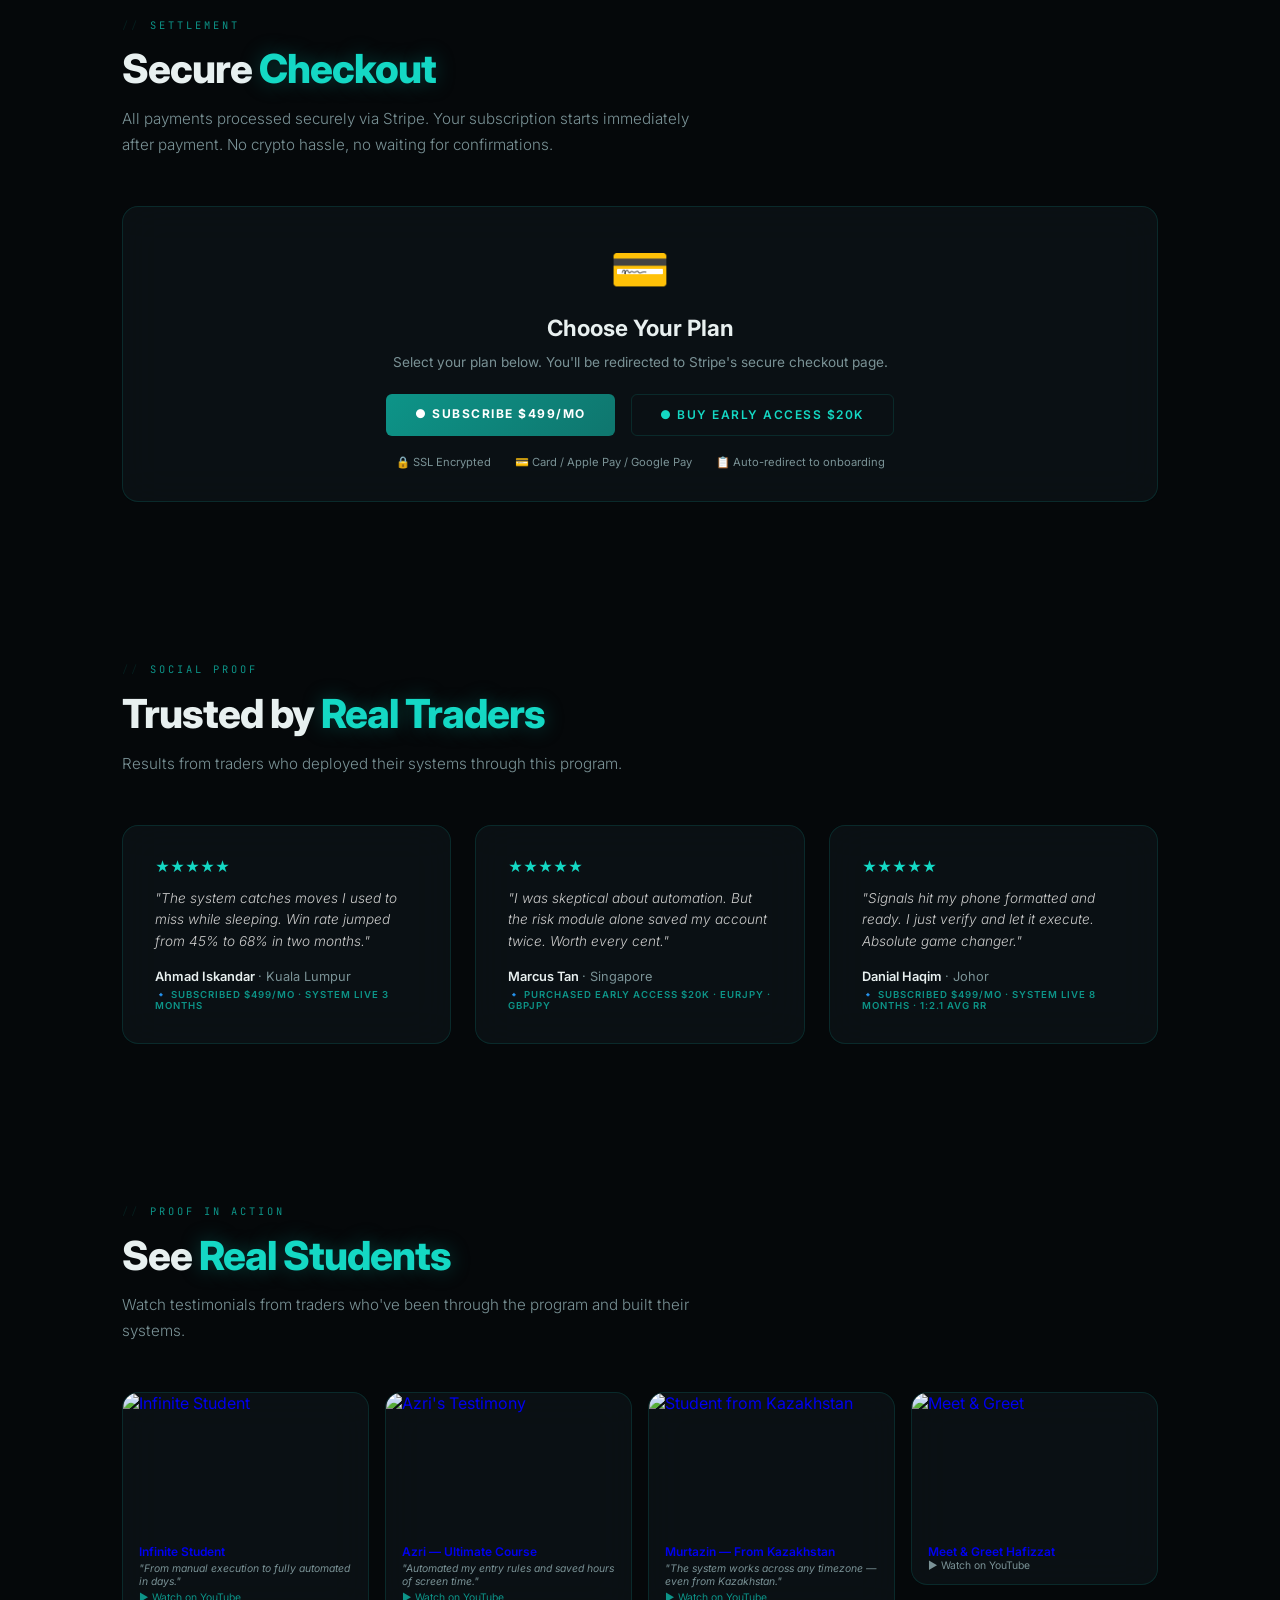
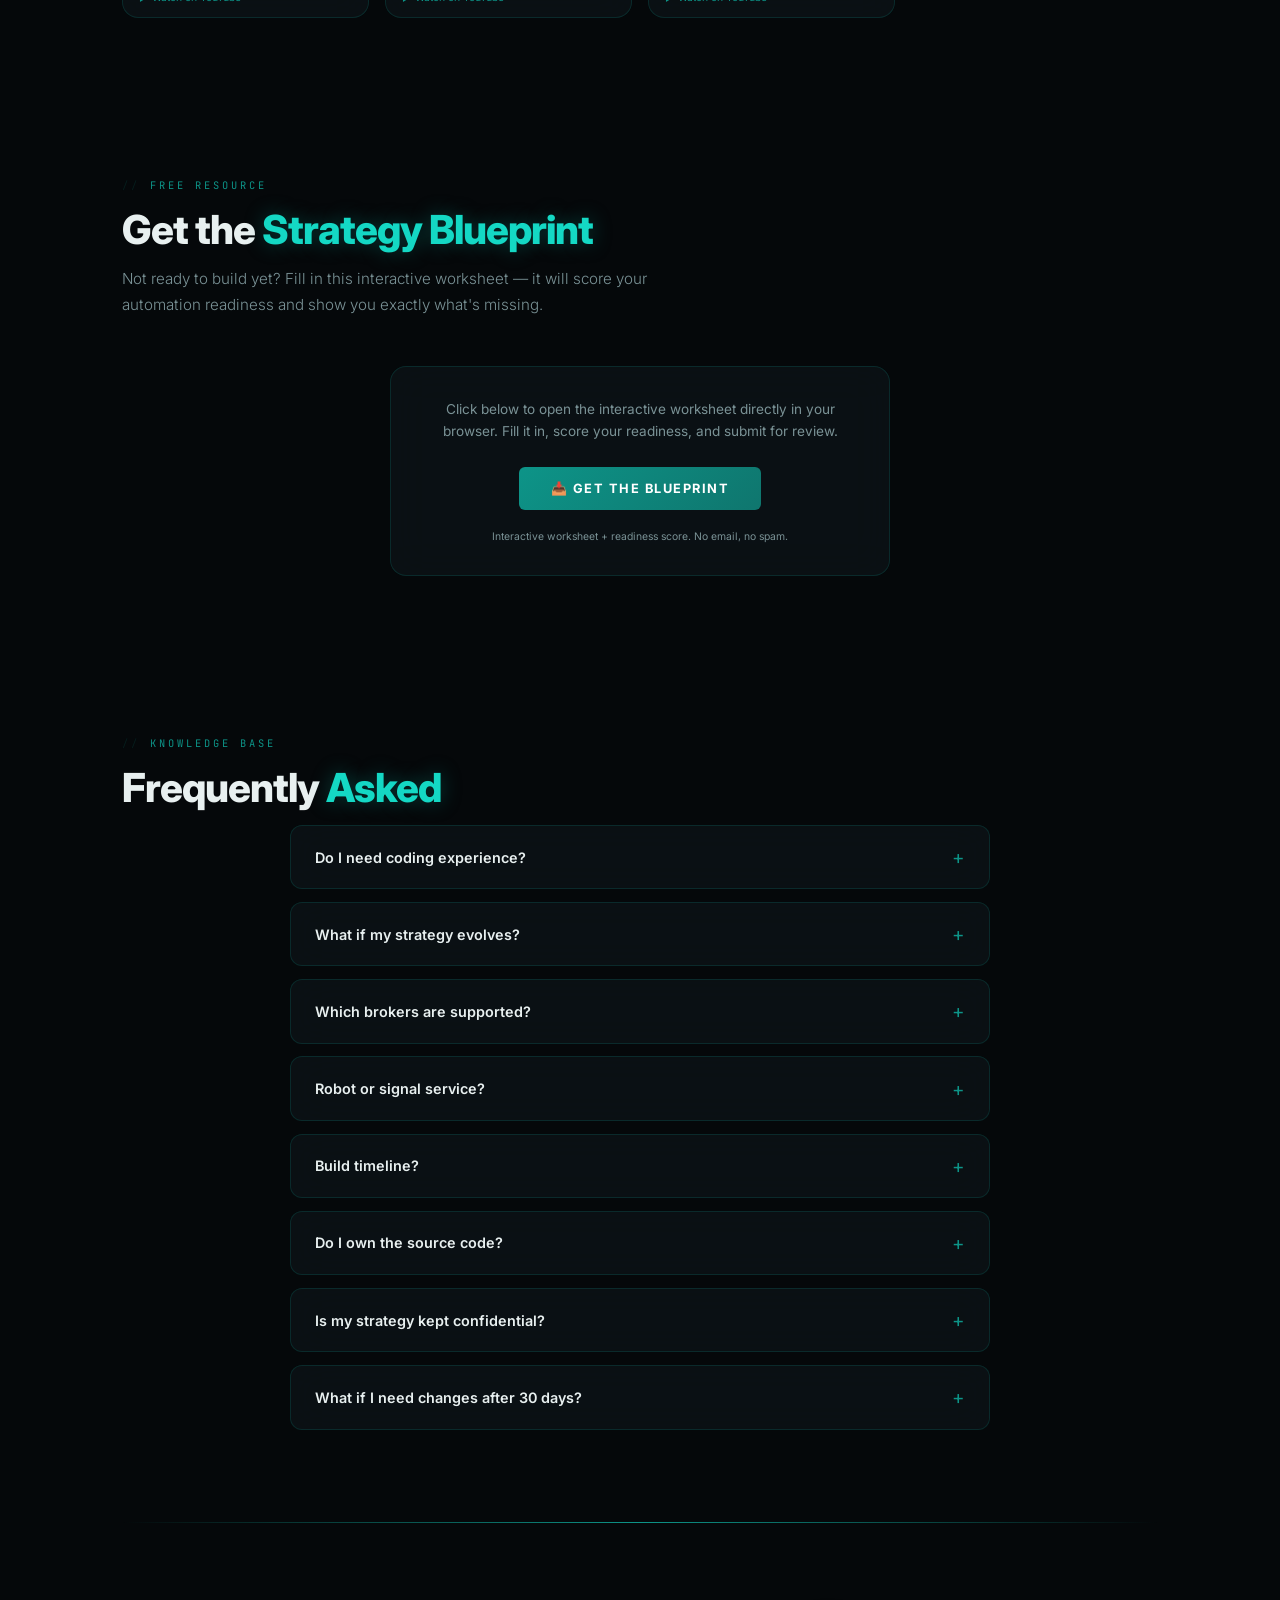
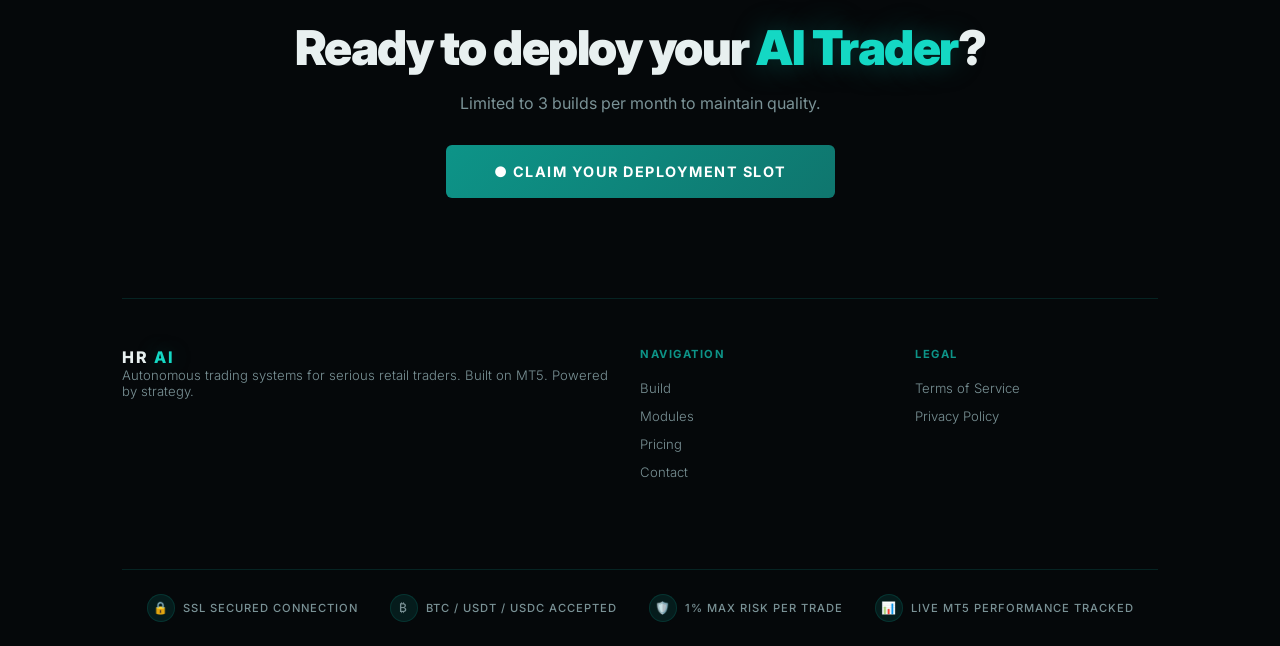
==== commit c3b5727a: "Fix Stripe links with real payment URLs for Standard $499 and Early Access $20k" ====
--- a/index.html
+++ b/index.html
@@ -1143,7 +1143,7 @@
             <li>Backtest report &amp; performance audit</li>
             <li>30-day optimisation window included</li>
           </ul>
-          <a href="https://wa.me/60133355669?text=Hi%20Hafizzat%2C%20I%20want%20to%20subscribe%20to%20the%20Standard%20plan%20(%24499%2Fmo).%20Let's%20start." class="btn-outline" style="width:100%;text-align:center;display:block;">● Subscribe — $499/mo</a>
+          <a href="https://buy.stripe.com/3cI00j54Oetl6oEfOu9sk06" class="btn-primary" style="width:100%;text-align:center;display:block;">● Subscribe — $499/mo</a>
         </div>
         <div class="card featured">
           <div class="card-badge">★ Best Value</div>
@@ -1159,7 +1159,7 @@
             <li>Direct line to developer</li>
             <li>White-label rights</li>
           </ul>
-          <a href="https://wa.me/60133355669?text=Hi%20Hafizzat%2C%20I'm%20interested%20in%20Early%20Access%20(%2420%2C000).%20Let's%20talk%20about%20my%20system." class="btn-primary" style="width:100%;text-align:center;display:block;">● Buy Early Access — $20,000</a>
+          <a href="https://buy.stripe.com/aFadR9btc0Cv3cscCi9sk07" class="btn-primary" style="width:100%;text-align:center;display:block;">● Buy Early Access — $20,000</a>
         </div>
       </div>
     </section>
@@ -1174,8 +1174,8 @@
         <h3 style="margin-bottom:0.8rem;">Choose Your Plan</h3>
         <p style="color:var(--text-dim); font-size:0.85rem; margin-bottom:1.5rem;">Select your plan below. You'll be redirected to Stripe's secure checkout page.</p>
         <div style="display:flex; gap:1rem; justify-content:center; flex-wrap:wrap;">
-          <a href="https://buy.stripe.com/6oE03U5UX9hz6TCbII" class="btn-primary" style="font-size:0.75rem; padding:0.8rem 1.8rem;">● Subscribe $499/mo</a>
-          <a href="https://buy.stripe.com/3cs6r638l6n79pyaEE" class="btn-outline" style="font-size:0.75rem; padding:0.8rem 1.8rem;">● Buy Early Access $20K</a>
+          <a href="https://buy.stripe.com/3cI00j54Oetl6oEfOu9sk06" class="btn-primary" style="font-size:0.75rem; padding:0.8rem 1.8rem;">● Subscribe $499/mo</a>
+          <a href="https://buy.stripe.com/aFadR9btc0Cv3cscCi9sk07" class="btn-outline" style="font-size:0.75rem; padding:0.8rem 1.8rem;">● Buy Early Access $20K</a>
         </div>
         <div style="margin-top:1.2rem; display:flex; gap:1.5rem; justify-content:center; font-size:0.7rem; color:var(--text-dim); flex-wrap:wrap;">
           <span>🔒 SSL Encrypted</span>
